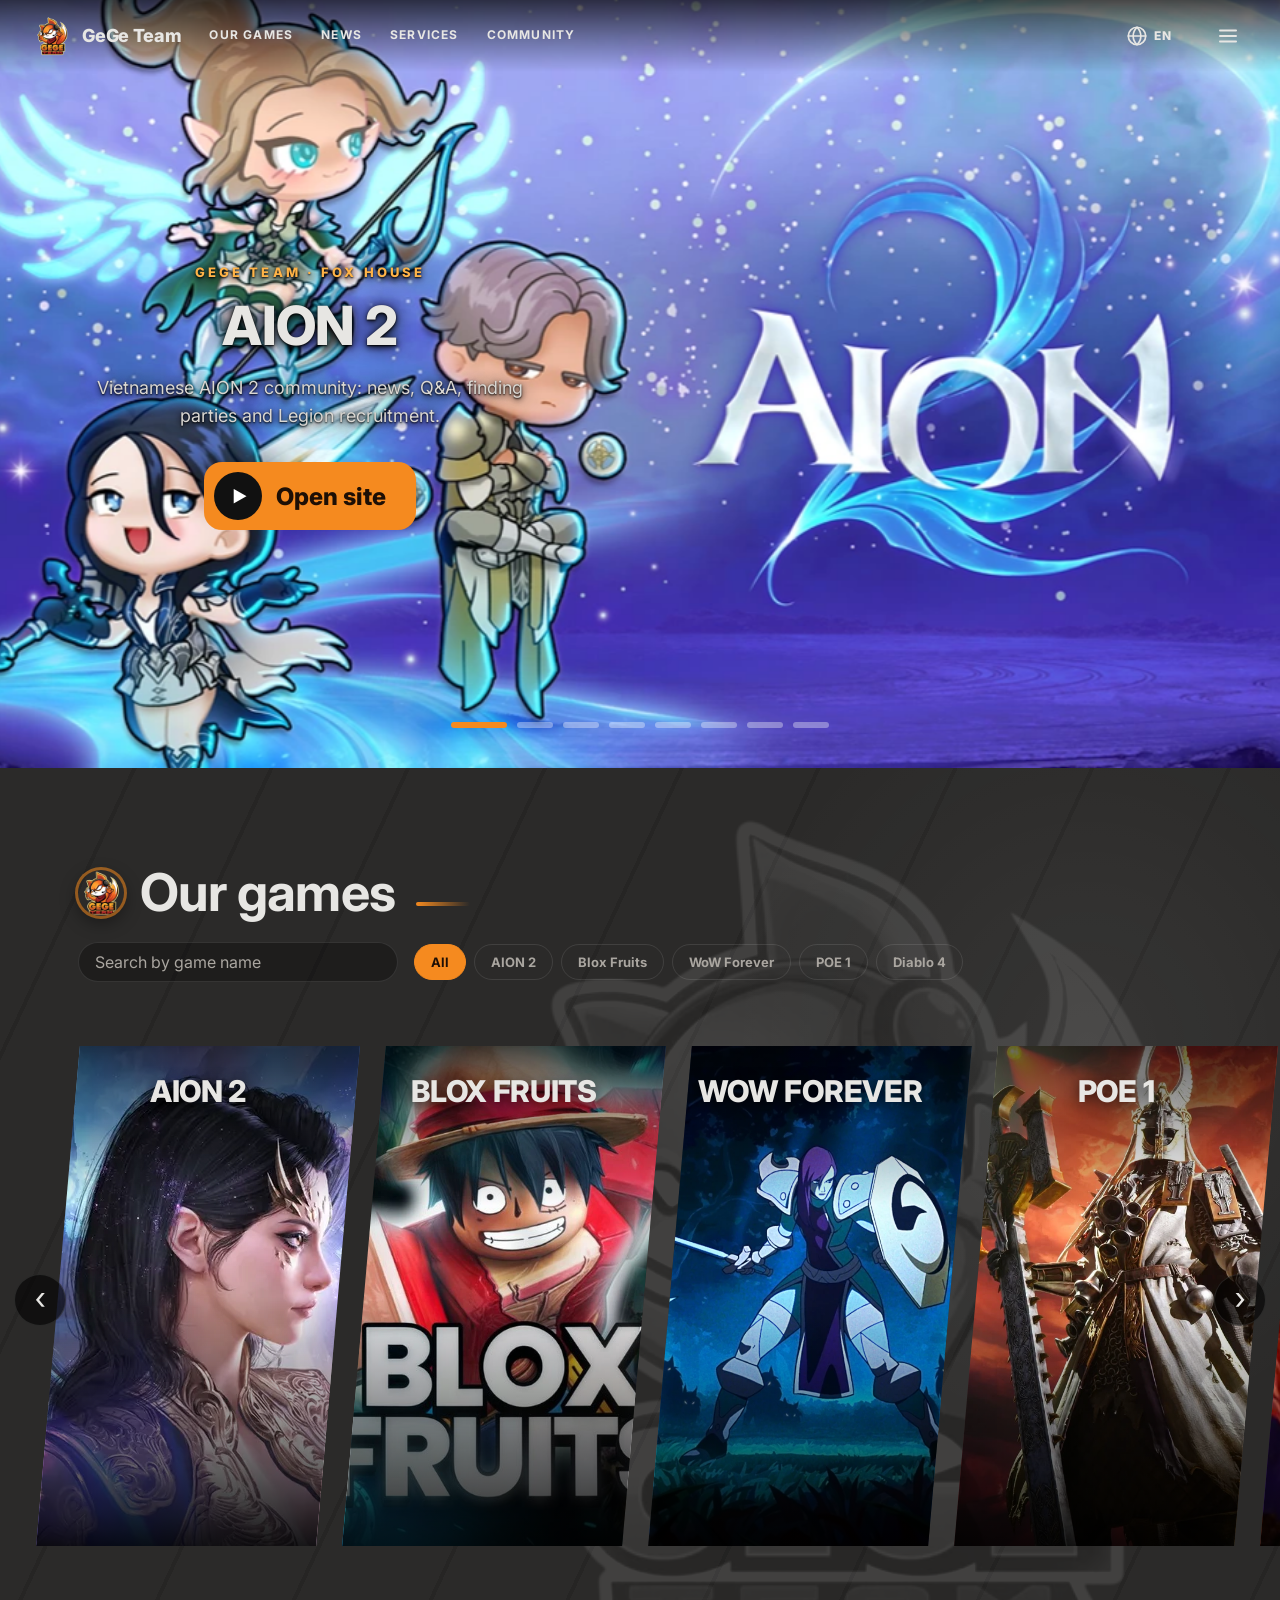
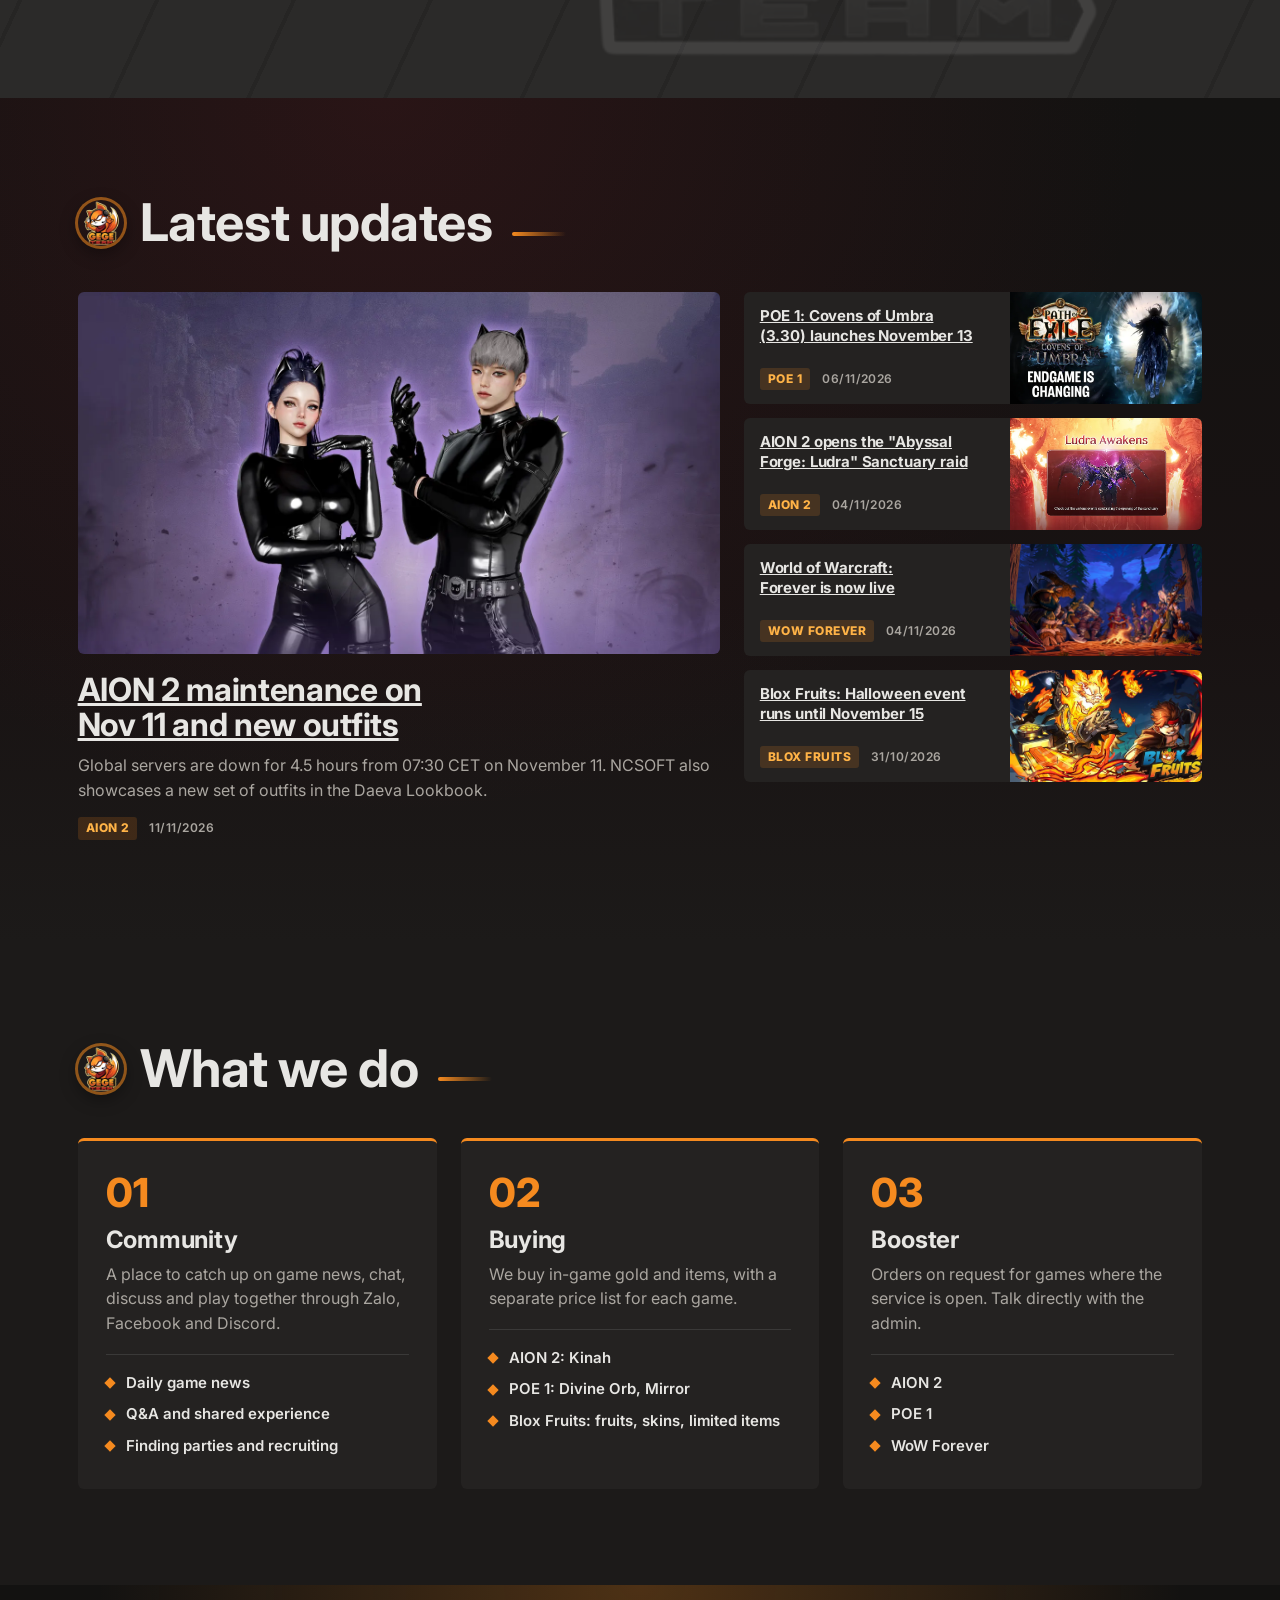
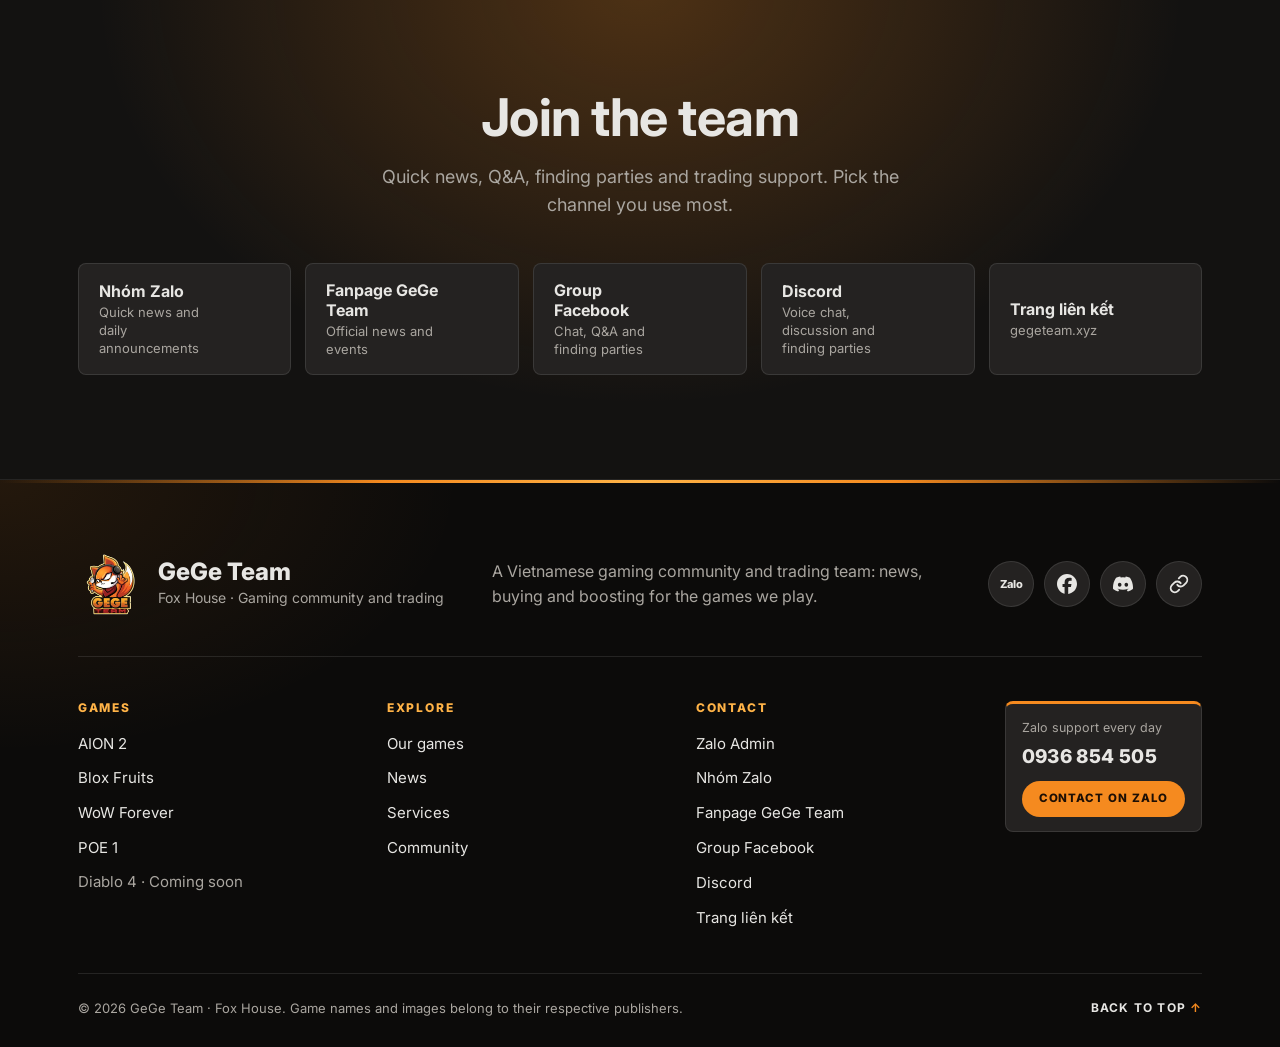
==== index.html @ f8a144de "New hero and card images, unblurred hero with slow zoom, faster slides, text-free news slides, games" ====
<!doctype html>
<html lang="vi">
<head>
  <meta charset="utf-8">
  <meta name="viewport" content="width=device-width, initial-scale=1">
  <title>GeGe Team (Nhà Cáo) — Cộng đồng và giao dịch game</title>
  <meta name="description" content="GeGe Team (Nhà Cáo) là cộng đồng game thủ và đội giao dịch game Việt Nam. Chọn game, xem tin tức và kết nối với team qua Zalo, Facebook.">
  <meta property="og:title" content="GeGe Team (Nhà Cáo)">
  <meta property="og:description" content="Cộng đồng game thủ và đội giao dịch game Việt Nam.">
  <meta property="og:type" content="website">
  <meta property="og:image" content="assets/logo.webp">
  <link rel="icon" href="assets/favicon.png" type="image/png">
  <link rel="preconnect" href="https://fonts.googleapis.com">
  <link rel="preconnect" href="https://fonts.gstatic.com" crossorigin>
  <link href="https://fonts.googleapis.com/css2?family=Inter:wght@400;500;600;700;800&display=swap" rel="stylesheet">
  <link rel="stylesheet" href="css/styles.css?v=32">
</head>
<body>
  <a class="skip" href="#games" data-i18n="skip">Đến danh mục game</a>

  <header class="topbar">
    <div class="topbar-in">
      <a class="brand" href="#top">
        <img src="assets/logo.webp" alt="" width="40" height="40">
        <span>GeGe Team</span>
      </a>
      <nav class="nav" aria-label="Điều hướng chính" data-i18n-aria="navLabel">
        <a href="#games" data-i18n="navGames">Game của chúng tôi</a>
        <a href="#news" data-i18n="navNews">Tin tức</a>
        <a href="#about" data-i18n="navAbout">Dịch vụ</a>
        <a href="#community" data-i18n="navCommunity">Cộng đồng</a>
      </nav>
      <div class="menu-wrap">
      <button class="icon-btn lang-btn" id="lang-btn" type="button" aria-expanded="false" aria-controls="lang-panel" aria-label="Language / Ngôn ngữ">
        <svg viewBox="0 0 24 24" width="22" height="22" fill="none" stroke="currentColor" stroke-width="1.8" stroke-linecap="round" aria-hidden="true"><circle cx="12" cy="12" r="9.5"/><path d="M2.5 12h19M12 2.5c2.8 2.6 4.2 5.8 4.2 9.5s-1.4 6.9-4.2 9.5c-2.8-2.6-4.2-5.8-4.2-9.5S9.2 5.1 12 2.5z"/></svg>
        <span id="lang-label">EN</span>
      </button>
        <div class="menu-panel lang-panel" id="lang-panel" role="group" aria-label="Language" hidden>
          <button type="button" class="lang-item" data-lang="en" aria-pressed="true">English <small>EN</small></button>
          <button type="button" class="lang-item" data-lang="vi" aria-pressed="false">Tiếng Việt <small>VI</small></button>
          <button type="button" class="lang-item" data-lang="id" aria-pressed="false">Bahasa Indonesia <small>ID</small></button>
          <button type="button" class="lang-item" data-lang="fil" aria-pressed="false">Filipino <small>PH</small></button>
          <button type="button" class="lang-item" data-lang="ru" aria-pressed="false">Русский <small>RU</small></button>
        </div>
      </div>
      <div class="menu-wrap">
        <button class="icon-btn" id="menu-btn" type="button" aria-expanded="false" aria-controls="menu-panel" aria-label="Menu">
          <svg viewBox="0 0 24 24" width="24" height="24" fill="none" stroke="currentColor" stroke-width="2" stroke-linecap="round" aria-hidden="true"><path d="M4 6.5h16M4 12h16M4 17.5h16"/></svg>
        </button>
        <div class="menu-panel" id="menu-panel" hidden>
          <button type="button" class="menu-item" data-action="login" data-i18n="menuLogin">Đăng nhập</button>
          <button type="button" class="menu-item" data-action="register" data-i18n="menuRegister">Đăng ký</button>
          <button type="button" class="menu-item" data-action="find" data-i18n="menuFind">Tìm game</button>
          <a class="menu-item" href="https://zalo.me/0936854505" target="_blank" rel="noopener" data-i18n="menuZalo">Liên hệ Zalo</a>
          <button type="button" class="menu-item" data-action="settings" data-i18n="menuSettings">Cài đặt</button>
        </div>
      </div>
    </div>
  </header>

  <main id="top">
    <section class="hero" aria-roledescription="carousel" aria-label="Nổi bật" data-i18n-aria="heroLabel">
      <div class="hero-slides" id="hero-slides"></div>
      <div class="hero-dots" id="hero-dots" role="group" aria-label="Chọn slide"></div>
    </section>

    <section class="games-section" id="games" aria-labelledby="games-title">
      <div class="wrap">
        <div class="head-row">
          <h2 id="games-title" data-i18n="gamesTitle">Trò chơi của chúng tôi</h2>
          
        </div>
        <div class="filters">
          <label class="search">
            <span class="sr-only" data-i18n="menuFind">Tìm game</span>
            <input id="game-search" type="search" placeholder="Tìm theo tên game" data-i18n-placeholder="searchPh" autocomplete="off">
          </label>
          <div class="chips" id="genre-filters" role="group" aria-label="Lọc theo thể loại" data-i18n-aria="genreLabel"></div>
        </div>
      </div>
      <div class="carousel-wrap">
        <button class="arrow arrow-prev" id="games-prev" type="button" aria-label="Game trước" data-i18n-aria="prevGame">‹</button>
        <div class="carousel" id="game-grid" tabindex="0" aria-label="Danh sách game" data-i18n-aria="gameList"></div>
        <button class="arrow arrow-next" id="games-next" type="button" aria-label="Game sau" data-i18n-aria="nextGame">›</button>
      </div>
      <div class="wrap"><p class="empty" id="game-empty" hidden data-i18n="gameEmpty">Không có game phù hợp. Thử từ khóa khác hoặc chọn "Tất cả".</p></div>
    </section>

    <section class="news-section" id="news" aria-labelledby="news-title">
      <div class="wrap">
        <div class="head-row">
          <h2 id="news-title" data-i18n="newsTitle">Cập nhật mới nhất</h2>
          <button class="tag-btn" id="news-more" type="button">Xem tất cả</button>
        </div>
        <div class="news-grid">
          <div id="news-featured"></div>
          <div class="news-list" id="news-list"></div>
        </div>
      </div>
    </section>

    <section class="about-section" id="about" aria-labelledby="about-title">
      <div class="wrap">
        <div class="head-row"><h2 id="about-title" data-i18n="aboutTitle">Chúng tôi làm gì</h2></div>
        <div class="about-grid">
          <article>
            <h3 data-i18n="aboutCommunity">Cộng đồng</h3>
            <p data-i18n="aboutCommunityText">Nơi anh em cập nhật tin game, trao đổi, thảo luận và cùng chơi qua Zalo, Facebook, Discord.</p>
            <ul class="about-list" data-list="aboutCommunityList"></ul>
          </article>
          <article>
            <h3 data-i18n="aboutBuy">Thu mua</h3>
            <p data-i18n="aboutBuyText">Thu mua gold và item trong game, có bảng giá riêng cho từng game.</p>
            <ul class="about-list" data-list="aboutBuyList"></ul>
          </article>
          <article>
            <h3 data-i18n="aboutBoost">Booster</h3>
            <p data-i18n="aboutBoostText">Nhận làm đơn theo yêu cầu ở những game có mở dịch vụ, trao đổi trực tiếp với admin.</p>
            <ul class="about-list" data-list="aboutBoostList"></ul>
          </article>
        </div>
      </div>
    </section>

    <section class="cta" id="community" aria-labelledby="community-title">
      <div class="wrap">
        <h2 id="community-title" data-i18n="communityTitle">Vào team cùng anh em</h2>
        <p class="lead" data-i18n="communityLead">Tin nhanh, hỏi đáp, tìm đội và hỗ trợ giao dịch. Chọn kênh bạn quen dùng nhất.</p>
        <div class="community-grid" id="community-grid"></div>
      </div>
    </section>
  </main>

  <footer class="footer">
    <div class="wrap">
      <div class="footer-top">
        <div class="footer-brand">
          <a class="fox-home" href="/" title="Về trang chủ GeGe Team"><img src="assets/logo.webp" alt="Về trang chủ GeGe Team" width="64" height="64"></a>
          <div>
            <strong>GeGe Team</strong>
            <span data-i18n="footerTag">Nhà Cáo · Cộng đồng và giao dịch game</span>
          </div>
        </div>
        <p class="footer-about" data-i18n="footerAbout">Cộng đồng game thủ và đội giao dịch game Việt Nam: tin tức, thu mua và booster cho các game anh em đang chơi.</p>
        <div class="footer-socials" id="footer-socials"></div>
      </div>
      <div class="footer-cols">
        <nav aria-labelledby="f-games">
          <h3 id="f-games" data-i18n="footerGamesTitle">Game</h3>
          <ul id="footer-games"></ul>
        </nav>
        <nav aria-labelledby="f-explore">
          <h3 id="f-explore" data-i18n="footerExplore">Khám phá</h3>
          <ul>
            <li><a href="#games" data-i18n="navGames">Game của chúng tôi</a></li>
            <li><a href="#news" data-i18n="navNews">Tin tức</a></li>
            <li><a href="#about" data-i18n="navAbout">Dịch vụ</a></li>
            <li><a href="#community" data-i18n="navCommunity">Cộng đồng</a></li>
          </ul>
        </nav>
        <nav aria-labelledby="f-contact">
          <h3 id="f-contact" data-i18n="footerContact">Liên hệ</h3>
          <ul id="footer-contact"></ul>
        </nav>
        <div class="footer-card">
          <span data-i18n="footerHours">Hỗ trợ qua Zalo mỗi ngày</span>
          <a class="footer-phone" href="https://zalo.me/0936854505" target="_blank" rel="noopener">0936 854 505</a>
          <a class="btn btn-primary" href="https://zalo.me/0936854505" target="_blank" rel="noopener" data-i18n="zaloFull">Liên hệ qua Zalo</a>
        </div>
      </div>
      <div class="footer-bottom">
        <p class="legal">© <span id="year"></span> <span data-i18n="brandTag">GeGe Team · Nhà Cáo</span>. <span data-i18n="legal">Tên và hình ảnh game thuộc về nhà phát hành tương ứng.</span></p>
        <a class="to-top" href="#top" data-i18n="backTop">Lên đầu trang</a>
      </div>
    </div>
  </footer>

  <dialog class="dialog" id="soon-dialog" aria-labelledby="soon-title">
    <h2 id="soon-title"></h2>
    <p id="soon-text" data-i18n="soonText">Website riêng của game này sắp ra mắt. Trong lúc chờ, bạn có thể liên hệ admin để được hỗ trợ.</p>
    <div class="actions">
      <a class="btn btn-primary" href="https://zalo.me/0936854505" target="_blank" rel="noopener" data-i18n="zaloFull">Liên hệ qua Zalo</a>
      <button class="btn btn-ghost" data-close type="button" data-i18n="close">Đóng</button>
    </div>
  </dialog>

  <dialog class="dialog" id="account-dialog" aria-labelledby="account-title">
    <h2 id="account-title"></h2>
    <p data-i18n="accountText">Tài khoản thành viên chưa mở. Hiện tại bạn không cần đăng nhập để xem tin và bảng giá. Cần hỗ trợ thì liên hệ admin qua Zalo.</p>
    <div class="actions">
      <a class="btn btn-primary" href="https://zalo.me/0936854505" target="_blank" rel="noopener" data-i18n="zaloFull">Liên hệ qua Zalo</a>
      <button class="btn btn-ghost" data-close type="button" data-i18n="close">Đóng</button>
    </div>
  </dialog>

  <dialog class="dialog" id="settings-dialog" aria-labelledby="settings-title">
    <h2 id="settings-title" data-i18n="menuSettings">Cài đặt</h2>
    <div class="setting">
      <label for="set-lang" data-i18n="setLang">Ngôn ngữ</label>
      <select id="set-lang">
        <option value="en">English</option>
        <option value="vi">Tiếng Việt</option>
        <option value="id">Bahasa Indonesia</option>
        <option value="fil">Filipino</option>
        <option value="ru">Русский</option>
      </select>
    </div>
    <div class="setting">
      <label for="set-auto" data-i18n="setAuto">Tự chuyển slide ở đầu trang</label>
      <input id="set-auto" type="checkbox">
    </div>
    <div class="actions">
      <button class="btn btn-primary" data-close type="button" data-i18n="close">Đóng</button>
    </div>
  </dialog>

  <!-- ?v= là số phiên bản: tăng lên mỗi khi sửa data.js/app.js/styles.css để trình duyệt không dùng bản cũ đã lưu -->
  <script src="js/data.js?v=32"></script>
  <script src="js/app.js?v=32"></script>
</body>
</html>
---- css/styles.css ----
:root {
  --bg: #131211;
  --bg-2: #1c1a19;
  --charcoal: #2b2a29;
  --panel: #242221;
  --panel-2: #2f2c2a;
  --line: rgba(255, 255, 255, .1);
  --text: #e7e6e3;
  --soft: #aaa6a0;
  --orange: #f58a1f;
  --orange-bright: #ffb347;
  --on-orange: #1d0f05;
  --font: "Inter", system-ui, -apple-system, "Segoe UI", sans-serif;
  --skew: -5deg;
}

* { box-sizing: border-box; margin: 0; }
[hidden] { display: none !important; }
html { scroll-behavior: smooth; scroll-padding-top: 72px; }
body { background: var(--bg); color: var(--text); font-family: var(--font); line-height: 1.55; -webkit-font-smoothing: antialiased; }
img { display: block; max-width: 100%; }
a { color: inherit; }
button, input { font: inherit; }
:focus-visible { outline: 3px solid var(--orange-bright); outline-offset: 2px; }
h1, h2, h3 { line-height: 1.12; letter-spacing: -.01em; text-wrap: balance; }

.wrap { width: min(1240px, 100%); margin: 0 auto; padding: 0 clamp(16px, 4.5vw, 64px); }
.sr-only { position: absolute; width: 1px; height: 1px; overflow: hidden; clip-path: inset(50%); white-space: nowrap; }
.skip { position: absolute; left: 12px; top: -60px; z-index: 50; padding: 8px 14px; background: var(--orange); color: var(--on-orange); border-radius: 8px; }
.skip:focus { top: 12px; }

/* Thanh trên: nằm đè lên hero, chữ hoa nhỏ như trang gốc */
.topbar { position: fixed; inset: 0 0 auto 0; z-index: 30; background: linear-gradient(to bottom, rgba(0, 0, 0, .72), transparent); }
.topbar-in { display: flex; align-items: center; gap: 28px; min-height: 72px; padding: 0 clamp(16px, 2.5vw, 36px); }
.brand { display: flex; align-items: center; gap: 10px; font-size: 18px; font-weight: 800; letter-spacing: -.01em; text-decoration: none; white-space: nowrap; }
.brand img { width: 40px; height: 40px; object-fit: contain; }
.nav { display: flex; flex: 1; gap: 28px; }
.nav a { padding: 8px 0; color: var(--text); font-size: 12px; font-weight: 700; letter-spacing: .1em; text-decoration: none; text-transform: uppercase; white-space: nowrap; border-bottom: 2px solid transparent; transition: border-color .15s, color .15s; }
.nav a:hover { color: var(--orange-bright); border-color: var(--orange); }
.icon-btn { display: inline-flex; align-items: center; justify-content: center; gap: 6px; min-width: 40px; min-height: 40px; padding: 0 8px; background: transparent; border: 0; border-radius: 999px; color: var(--text); font-size: 12px; font-weight: 800; letter-spacing: .08em; cursor: pointer; transition: background-color .15s, color .15s; }
.icon-btn:hover, .icon-btn[aria-expanded="true"] { background: rgba(255, 255, 255, .14); color: var(--orange-bright); }
.menu-wrap { position: relative; }
.menu-panel { position: absolute; top: calc(100% + 10px); right: 0; z-index: 40; display: flex; flex-direction: column; min-width: 220px; padding: 8px; background: #171514; border: 1px solid var(--line); border-radius: 10px; box-shadow: 0 20px 50px rgba(0, 0, 0, .6); }
.menu-item { display: block; width: 100%; padding: 12px 14px; background: transparent; border: 0; border-radius: 6px; color: var(--text); font-size: 14px; font-weight: 600; text-align: left; text-decoration: none; cursor: pointer; }
.menu-item:hover, .menu-item:focus-visible { background: var(--panel-2); color: var(--orange-bright); }
.lang-item { display: flex; justify-content: space-between; align-items: center; gap: 12px; width: 100%; padding: 12px 14px; background: transparent; border: 0; border-radius: 6px; color: var(--text); font-size: 14px; font-weight: 600; text-align: left; cursor: pointer; }
.lang-item small { font-size: 11px; font-weight: 800; letter-spacing: .08em; opacity: .6; }
.lang-item { white-space: nowrap; }
.lang-item:hover, .lang-item:focus-visible { background: var(--panel-2); color: var(--orange-bright); }
.lang-item[aria-pressed="true"] { color: var(--orange-bright); background: var(--panel-2); }
.menu-item:nth-child(2) { border-bottom: 1px solid var(--line); border-radius: 6px 6px 0 0; margin-bottom: 6px; }
.setting { display: flex; align-items: center; justify-content: space-between; gap: 16px; padding: 14px 0; border-bottom: 1px solid var(--line); font-weight: 600; }
.setting select { min-height: 38px; padding: 4px 12px; background: var(--bg); border: 1px solid var(--line); border-radius: 6px; color: var(--text); }
.setting input[type="checkbox"] { width: 22px; height: 22px; accent-color: var(--orange); }
.pill { display: inline-flex; align-items: center; justify-content: center; min-height: 36px; padding: 6px 22px; border: 1px solid transparent; border-radius: 999px; font-size: 12px; font-weight: 800; letter-spacing: .1em; text-decoration: none; text-transform: uppercase; white-space: nowrap; transition: background-color .15s, border-color .15s; }
.pill-line { border-color: rgba(255, 255, 255, .75); color: var(--text); }
.pill-line:hover { background: rgba(255, 255, 255, .14); }
.pill-solid { background: var(--orange); color: var(--on-orange); }
.pill-solid:hover { background: var(--orange-bright); }

/* Hero */
.hero { position: relative; height: min(100vh, 860px, 60vw); min-height: 440px; overflow: hidden; background: #0c0b0a; }
.hero-slide { position: absolute; inset: 0; display: flex; align-items: center; opacity: 0; visibility: hidden; transition: opacity .6s, visibility .6s; }
.hero-slide.is-active { opacity: 1; visibility: visible; }
.hero-media { position: absolute; inset: 0; overflow: hidden; }
.hero-img { display: block; width: 100%; height: 100%; object-fit: cover; transform: scale(1); transform-origin: 60% 50%; }
/* Phóng to chậm khi slide đang hiện */
.hero-slide.is-active .hero-img { animation: hero-zoom 5s ease-out forwards; }
@keyframes hero-zoom { from { transform: scale(1); } to { transform: scale(1.06); } }
.hero-plain { background: radial-gradient(circle at 75% 40%, rgba(245, 138, 31, .4), transparent 50%), #1c1a19; }
/* Ảnh đầu trang hiển thị nguyên bản: không lớp phủ, không phóng to; chữ dễ đọc nhờ bóng chữ */
.hero-copy { position: relative; z-index: 2; text-shadow: 0 0 18px rgba(0, 0, 0, .9), 0 2px 6px rgba(0, 0, 0, .85), 0 1px 2px rgba(0, 0, 0, .9); width: min(620px, 100%); padding: 96px clamp(16px, 6vw, 96px) 72px; text-align: center; }
.eyebrow { margin-bottom: 14px; color: var(--orange-bright); font-size: 13px; font-weight: 800; letter-spacing: .24em; text-transform: uppercase; }
.hero-title { font-size: clamp(30px, 4.6vw, 54px); font-weight: 800; text-transform: uppercase; }
.hero-text { margin: 18px auto 0; max-width: 52ch; color: #dad7d2; font-size: clamp(15px, 1.5vw, 18px); }
.cta-pill { display: inline-flex; align-items: center; gap: 14px; margin-top: 32px; padding: 10px 30px 10px 10px; background: var(--orange); border-radius: 18px; color: var(--on-orange); font-size: 24px; font-weight: 800; text-decoration: none; transition: transform .15s, background-color .15s; }
.cta-pill { text-shadow: none; }
.cta-pill:hover { background: var(--orange-bright); transform: translateY(-3px); }
.cta-play { display: grid; place-items: center; width: 48px; height: 48px; padding-left: 3px; background: #111; border-radius: 50%; color: #fff; font-size: 16px; }
.hero-dots { position: absolute; left: 50%; bottom: 40px; z-index: 3; display: flex; gap: 10px; transform: translateX(-50%); }
.dot { width: 36px; height: 6px; padding: 0; background: rgba(255, 255, 255, .35); border: 0; border-radius: 3px; cursor: pointer; transition: background-color .2s, width .2s; }
.dot[aria-pressed="true"] { width: 56px; background: var(--orange); }

/* Tiêu đề từng khối */
.head-row { display: flex; flex-wrap: wrap; align-items: center; justify-content: space-between; gap: 12px 20px; margin-bottom: 40px; }
h2 { font-size: clamp(30px, 4.2vw, 52px); font-weight: 700; }
.count, .empty { color: var(--soft); }
.empty { padding: 28px 0; }
.tag-btn { min-height: 34px; padding: 6px 16px; background: #0f0e0d; border: 0; border-radius: 6px; color: var(--text); font-size: 12px; font-weight: 800; letter-spacing: .06em; text-transform: uppercase; cursor: pointer; transition: background-color .15s, color .15s; }
.tag-btn:hover { background: var(--orange); color: var(--on-orange); }

/* Chuyện gì đang xảy ra: bài lớn bên trái, danh sách thẻ ngang bên phải */
.news-section { padding: 96px 0 104px; background: radial-gradient(ellipse at 30% 0%, rgba(120, 30, 40, .22), transparent 60%), linear-gradient(180deg, var(--bg), #181212 60%, var(--bg-2)); }
.news-grid { display: grid; grid-template-columns: 1.4fr 1fr; gap: 24px; align-items: start; }
.feature-art, .side-art { overflow: hidden; background: var(--panel-2); }
.feature-art { aspect-ratio: 16 / 9; border-radius: 6px; }
.feature-art img, .side-art img { width: 100%; height: 100%; object-fit: cover; transition: transform .5s; }
.feature:hover .feature-art img, .side:hover .side-art img { transform: scale(1.06); }
.thumb-blank { display: grid; place-items: center; background: radial-gradient(circle at 50% 40%, rgba(245, 138, 31, .35), transparent 60%), var(--panel-2); }
.thumb-blank img { width: 38%; height: auto; max-width: 160px; object-fit: contain; }
.feature h3 { margin-top: 18px; font-size: clamp(22px, 2.6vw, 32px); font-weight: 700; }
.feature p { margin-top: 10px; color: var(--soft); }
.feature .news-meta { margin-top: 14px; }
.news-list { display: grid; gap: 14px; }
.side { display: grid; grid-template-columns: 1fr 42%; min-height: 112px; overflow: hidden; background: var(--panel); border-radius: 6px; transition: background-color .2s; }
.side:hover { background: var(--panel-2); }
.side-text { display: flex; flex-direction: column; justify-content: space-between; gap: 10px; padding: 14px 16px; }
.side h3 { font-size: 15px; font-weight: 700; line-height: 1.3; }
.side-art { height: 100%; min-height: 112px; }
.news-meta { display: flex; flex-wrap: wrap; align-items: center; gap: 4px 12px; color: var(--soft); font-size: 12px; font-weight: 600; text-transform: uppercase; letter-spacing: .04em; }
.badge { padding: 2px 8px; background: rgba(245, 138, 31, .16); border-radius: 3px; color: var(--orange-bright); font-weight: 800; }
.news-grid a:hover { color: var(--orange-bright); }

/* Trò chơi của chúng tôi: poster nghiêng cuộn ngang trên nền xám than */
.games-section { position: relative; padding: 96px 0 88px; overflow: hidden; background: var(--charcoal); }
.games-section::before { content: ""; position: absolute; inset: 0; background:
  radial-gradient(ellipse 40% 60% at 85% 30%, rgba(255, 255, 255, .05), transparent 70%),
  repeating-linear-gradient(115deg, transparent 0 120px, rgba(0, 0, 0, .12) 120px 124px); pointer-events: none; }
.games-section > * { position: relative; z-index: 1; }
.games-section .head-row { margin-bottom: 20px; }
.filters { display: flex; flex-wrap: wrap; align-items: center; gap: 12px 16px; margin-bottom: 8px; }
.search { flex: 1 1 240px; max-width: 320px; }
.search input { width: 100%; min-height: 40px; padding: 6px 16px; background: rgba(0, 0, 0, .3); border: 1px solid var(--line); border-radius: 999px; color: var(--text); }
.search input::placeholder { color: var(--soft); }
.chips { display: flex; flex-wrap: wrap; gap: 8px; }
.chip { min-height: 36px; padding: 4px 16px; background: transparent; border: 1px solid var(--line); border-radius: 999px; color: var(--soft); font-size: 13px; font-weight: 700; cursor: pointer; transition: border-color .15s, color .15s; }
.chip:hover { border-color: var(--orange); color: var(--text); }
.chip[aria-pressed="true"] { background: var(--orange); border-color: var(--orange); color: var(--on-orange); }

.carousel-wrap { position: relative; }
.carousel { display: flex; align-items: center; justify-content: safe center; gap: 26px; padding: 56px clamp(16px, 4.5vw, 64px) 64px; overflow-x: auto; scroll-snap-type: x proximity; scrollbar-width: none; }
.carousel::-webkit-scrollbar { display: none; }
.arrow { position: absolute; top: 50%; z-index: 5; display: grid; place-items: center; width: 52px; height: 52px; padding: 0 0 4px; background: rgba(0, 0, 0, .6); border: 1px solid var(--line); border-radius: 50%; color: var(--text); font-size: 32px; line-height: 1; cursor: pointer; transform: translateY(-50%); transition: background-color .15s, color .15s; }
.arrow:hover { background: var(--orange); color: var(--on-orange); }
.arrow-prev { left: 14px; }
.arrow-next { right: 14px; }

.game-card { position: relative; flex: 0 0 auto; display: block; width: 280px; height: 500px; padding: 0; overflow: hidden; isolation: isolate; background: var(--panel-2); border: 0; color: inherit; text-align: center; text-decoration: none; cursor: pointer; scroll-snap-align: center; transform: skewX(var(--skew)); transition: transform .3s, box-shadow .3s; }
.game-card:hover, .game-card:focus-visible { z-index: 2; transform: skewX(var(--skew)) translateY(-10px) scale(1.04); box-shadow: 0 24px 50px rgba(0, 0, 0, .55); }
.game-art { position: absolute; inset: -4% -9%; z-index: -2; transform: skewX(calc(var(--skew) * -1)); background: var(--panel-2); }
.game-art img { width: 100%; height: 100%; object-fit: cover; transition: transform .6s; }
.game-card:hover .game-art img { transform: scale(1.08); }
.game-art-blank span { display: none; }
.game-art-blank { display: grid; place-items: center; background: linear-gradient(160deg, #5a2a1a, #1c1a19 75%); }
.game-card::after { content: ""; position: absolute; inset: 0; z-index: -1; background: linear-gradient(to bottom, rgba(0, 0, 0, .6), transparent 32%, transparent 50%, rgba(0, 0, 0, .88)); }
.game-body { display: flex; flex-direction: column; height: 100%; padding: 30px 18px 22px; transform: skewX(calc(var(--skew) * -1)); }
.game-body h3 { order: 1; font-size: 30px; font-weight: 800; line-height: 1; text-transform: uppercase; text-shadow: 0 2px 14px rgba(0, 0, 0, .7); }
/* Mô tả hiện khi rê chuột: nằm trong khung tối sát chân thẻ để chữ luôn đọc rõ trên mọi ảnh */
.game-body p { order: 2; margin-top: auto; max-height: 0; padding: 0 14px; overflow: hidden; background: rgba(12, 11, 10, .78); border-left: 3px solid var(--orange); border-radius: 4px; color: #f2f0ec; font-size: 14px; font-weight: 500; line-height: 1.5; text-align: left; opacity: 0; -webkit-backdrop-filter: blur(6px); backdrop-filter: blur(6px); transition: max-height .35s, opacity .35s, padding .35s; }
.game-card:hover .game-body p, .game-card:focus-visible .game-body p { max-height: 160px; margin-bottom: 14px; padding: 12px 14px; opacity: 1; }
.game-card:hover::after, .game-card:focus-visible::after { background: linear-gradient(to bottom, rgba(0, 0, 0, .6), transparent 30%, rgba(0, 0, 0, .35) 50%, rgba(0, 0, 0, .92)); }
.game-meta { order: 3; display: flex; justify-content: center; gap: 8px; margin-top: 0; color: #e7e6e3; font-size: 11px; font-weight: 800; letter-spacing: .14em; text-transform: uppercase; }
.status { color: var(--orange-bright); }
.status-live { color: #7ce0a8; }
.tags { order: 4; display: flex; flex-wrap: wrap; justify-content: center; gap: 6px; margin-top: 10px; }
.tag { padding: 2px 10px; background: rgba(0, 0, 0, .55); border-radius: 3px; color: var(--text); font-size: 11px; font-weight: 700; }

/* Dịch vụ */
.about-section { padding: 96px 0; background: var(--bg-2); }
.about-grid { display: grid; grid-template-columns: repeat(3, 1fr); gap: 24px; counter-reset: step; }
.about-grid article { padding: 32px 28px; background: var(--panel); border-top: 3px solid var(--orange); border-radius: 6px; transition: background-color .2s, transform .2s; }
.about-grid article:hover { background: var(--panel-2); transform: translateY(-4px); }
.about-grid article::before { counter-increment: step; content: "0" counter(step); display: block; margin-bottom: 14px; color: var(--orange); font-size: 40px; font-weight: 800; line-height: 1; }
.about-grid h3 { margin-bottom: 8px; font-size: 24px; font-weight: 700; }
.about-grid p { color: var(--soft); }
.about-list { display: grid; gap: 8px; margin-top: 18px; padding: 16px 0 0; border-top: 1px solid var(--line); list-style: none; }
.about-list li { position: relative; padding-left: 20px; color: var(--text); font-size: 15px; font-weight: 600; }
.about-list li::before { content: ""; position: absolute; left: 0; top: .55em; width: 8px; height: 8px; background: var(--orange); transform: rotate(45deg); }

/* Cộng đồng */
.cta { padding: 104px 0; background: radial-gradient(ellipse at 50% 0%, rgba(245, 138, 31, .26), transparent 60%), var(--bg); text-align: center; }
.cta .lead { max-width: 52ch; margin: 16px auto 0; color: var(--soft); font-size: 18px; }
.community-grid { display: grid; grid-template-columns: repeat(auto-fit, minmax(200px, 1fr)); gap: 14px; margin-top: 44px; text-align: left; }
/* Thẻ kênh: rê chuột thì logo nền tảng trượt vào bên phải, viền và nền ánh theo màu nền tảng */
.community-card { --brand: var(--orange); position: relative; display: flex; align-items: center; gap: 12px; min-height: 92px; padding: 16px 16px 16px 20px; overflow: hidden; background: var(--panel); border: 1px solid var(--line); border-radius: 8px; text-decoration: none; transition: background-color .25s, border-color .25s, transform .25s, box-shadow .25s; }
.community-card::before { content: ""; position: absolute; inset: 0 auto 0 0; width: 3px; background: var(--brand); transform: scaleY(0); transition: transform .25s; }
.community-text { display: flex; flex: 1; flex-direction: column; gap: 2px; min-width: 0; }
.community-card strong { font-size: 16px; line-height: 1.25; }
.community-card .community-text span { color: var(--soft); font-size: 13px; line-height: 1.4; }
.community-icon { display: grid; flex: none; place-items: center; width: 40px; height: 40px; background: var(--brand); border-radius: 10px; color: #fff; opacity: 0; transform: translateX(16px) scale(.7); transition: opacity .25s, transform .3s cubic-bezier(.2, .8, .2, 1.2); }
.community-icon svg { width: 22px; height: 22px; fill: currentColor; }
.community-icon svg.is-stroke { fill: none; stroke: currentColor; stroke-width: 2.2; stroke-linecap: round; stroke-linejoin: round; }
.icon-text { font-size: 11px; font-weight: 800; letter-spacing: -.01em; }
a.community-card:hover, a.community-card:focus-visible { background: linear-gradient(100deg, var(--panel-2) 40%, color-mix(in srgb, var(--brand) 22%, var(--panel-2))); border-color: color-mix(in srgb, var(--brand) 60%, transparent); box-shadow: 0 14px 34px rgba(0, 0, 0, .45); transform: translateY(-3px); }
a.community-card:hover::before, a.community-card:focus-visible::before { transform: scaleY(1); }
a.community-card:hover .community-icon, a.community-card:focus-visible .community-icon { opacity: 1; transform: none; }
.brand-zalo { --brand: #0068ff; }
.brand-facebook { --brand: #1877f2; }
.brand-discord { --brand: #5865f2; }
.brand-link { --brand: var(--orange); }
/* Màn hình cảm ứng không rê chuột được: luôn hiện logo */
@media (hover: none) {
  .community-icon { opacity: 1; transform: none; }
}
.community-card.is-off { opacity: .55; }

/* Chân trang: dải thương hiệu + 4 cột (game, khám phá, liên hệ, thẻ Zalo) + dòng bản quyền */
.footer { position: relative; padding: 72px 0 28px; background: radial-gradient(ellipse 60% 80% at 0% 0%, rgba(245, 138, 31, .1), transparent 60%), #0c0b0a; border-top: 1px solid var(--line); }
.footer::before { content: ""; position: absolute; inset: 0 0 auto; height: 3px; background: linear-gradient(90deg, transparent, var(--orange) 30%, var(--orange-bright) 50%, var(--orange) 70%, transparent); }
.footer-top { display: grid; grid-template-columns: auto 1fr auto; gap: 20px 48px; align-items: center; padding-bottom: 40px; border-bottom: 1px solid var(--line); }
.footer-brand { display: flex; align-items: center; gap: 16px; }
.footer-brand img { width: 64px; height: 64px; }
.footer-brand strong { display: block; font-size: 24px; font-weight: 800; line-height: 1.1; }
.footer-brand span { color: var(--soft); font-size: 14px; }
.footer-about { max-width: 52ch; color: var(--soft); }
.footer-socials { display: flex; gap: 10px; }
.social { display: grid; place-items: center; width: 46px; height: 46px; background: var(--panel); border: 1px solid var(--line); border-radius: 50%; color: var(--text); font-size: 12px; font-weight: 800; text-decoration: none; transition: background-color .15s, color .15s, transform .15s; }
.social svg { width: 20px; height: 20px; fill: currentColor; }
.social:hover { background: var(--orange); border-color: var(--orange); color: var(--on-orange); transform: translateY(-3px); }
.social svg.is-stroke { fill: none; stroke: currentColor; stroke-width: 2.2; stroke-linecap: round; stroke-linejoin: round; }
.footer-cols { display: grid; grid-template-columns: repeat(3, 1fr) auto; gap: 32px; padding: 44px 0; }
.footer-cols h3 { margin-bottom: 16px; color: var(--orange-bright); font-size: 12px; font-weight: 800; letter-spacing: .16em; text-transform: uppercase; }
.footer-cols ul { display: grid; gap: 10px; padding: 0; list-style: none; }
.footer-cols li a { color: var(--text); font-size: 15px; text-decoration: none; transition: color .15s; }
.footer-cols li a:hover { color: var(--orange-bright); }
.footer-cols li.is-off { color: var(--soft); font-size: 15px; }
.footer-card { align-self: start; justify-self: start; width: 100%; max-width: 280px; display: flex; flex-direction: column; align-items: flex-start; gap: 4px; padding: 14px 16px; background: var(--panel); border: 1px solid var(--line); border-top: 3px solid var(--orange); border-radius: 8px; }
.footer-card span { color: var(--soft); font-size: 12.5px; }
.footer-card .btn { min-height: 36px; padding: 6px 16px; font-size: 11.5px; }
.footer-phone { margin-bottom: 6px; font-size: 19px; font-weight: 800; letter-spacing: .02em; text-decoration: none; }
.footer-phone:hover { color: var(--orange-bright); }
.footer-bottom { display: flex; flex-wrap: wrap; align-items: center; justify-content: space-between; gap: 12px 24px; padding-top: 24px; border-top: 1px solid var(--line); }
.legal { color: var(--soft); font-size: 13px; }
.to-top { color: var(--text); font-size: 12px; font-weight: 700; letter-spacing: .1em; text-decoration: none; text-transform: uppercase; }
.to-top::after { content: " ↑"; color: var(--orange); }
.to-top:hover { color: var(--orange-bright); }

/* Hộp thoại */
.dialog { width: min(440px, calc(100% - 32px)); margin: auto; padding: 28px; background: var(--panel); border: 1px solid var(--line); border-radius: 8px; color: var(--text); }
.dialog::backdrop { background: rgba(0, 0, 0, .72); }
.dialog h2 { margin-bottom: 8px; font-size: 28px; }
.dialog p { color: var(--soft); }
.actions { display: flex; flex-wrap: wrap; gap: 12px; margin-top: 24px; }
.btn { display: inline-flex; align-items: center; justify-content: center; min-height: 44px; padding: 8px 24px; border: 1px solid transparent; border-radius: 999px; font-size: 13px; font-weight: 800; letter-spacing: .08em; text-decoration: none; text-transform: uppercase; cursor: pointer; }
.btn-primary { background: var(--orange); color: var(--on-orange); }
.btn-primary:hover { background: var(--orange-bright); }
.btn-ghost { background: transparent; border-color: rgba(255, 255, 255, .4); color: var(--text); }
.btn-ghost:hover { border-color: var(--orange-bright); }

@media (max-width: 1000px) {
  .nav { display: none; }
  .footer-top { grid-template-columns: 1fr auto; }
  .footer-about { grid-column: 1 / -1; grid-row: 2; }
  .footer-cols { grid-template-columns: repeat(3, 1fr); }
  .footer-card { grid-column: 1 / -1; }
  .brand { margin-right: auto; }
  .news-grid { grid-template-columns: 1fr; }
}

@media (max-width: 760px) {
  .topbar-in { gap: 12px; min-height: 60px; }
  .brand span { display: none; }
  .hero { height: calc(60px + 56.25vw + 400px); min-height: 0; }
  .hero-media { top: 60px; bottom: auto; height: 56.25vw; }
  .hero-slide { align-items: flex-end; }
  .hero-copy { padding-top: 16px; padding-bottom: 60px; }
  .cta-pill { font-size: 20px; }
  .news-section, .games-section, .about-section, .cta { padding-top: 56px; padding-bottom: 56px; }
  .head-row { margin-bottom: 24px; }
  .about-grid { grid-template-columns: 1fr; }
  .game-card { width: 230px; height: 420px; }
  .arrow { display: none; }
  .hero-img { object-position: var(--focus-m, 50% 50%); }
  .footer-top { grid-template-columns: 1fr; }
  .footer-cols { grid-template-columns: 1fr 1fr; }
  .footer-card { grid-column: 1 / -1; }
  .search { max-width: none; flex-basis: 100%; }
  html { scroll-padding-top: 60px; }
}

@media (prefers-reduced-motion: reduce) {
  html { scroll-behavior: auto; }
  .hero-slide.is-active .hero-img { animation: none; }
  .hero-slide, .hero-img, .game-card, .game-art img, .game-body p, .cta-pill, .about-grid article, .feature-art img, .side-art img { transition: none; }
  .game-card:hover, .game-card:focus-visible { transform: skewX(var(--skew)); }
}

/* ---------- Màn hình rộng: ảnh đầu trang nét hơn, chữ to hơn, nội dung giãn ra hai bên ---------- */

@media (min-width: 1440px) {
  .wrap { width: min(1760px, 92vw); }
  .hero { height: 100vh; max-height: none; }
  .hero-copy { width: min(860px, 46vw); padding-left: 4vw; padding-right: 2vw; }
  .eyebrow { font-size: 15px; }
  .hero-title { font-size: clamp(54px, 3.9vw, 84px); }
  .hero-text { max-width: 44ch; font-size: clamp(18px, 1.15vw, 23px); }
  .cta-pill { font-size: 26px; padding: 12px 34px 12px 12px; }
  .cta-play { width: 54px; height: 54px; }
  h2 { font-size: clamp(52px, 3.4vw, 72px); }
  .feature h3 { font-size: clamp(32px, 2vw, 42px); }
  .feature p, .about-grid p { font-size: 18px; }
  .game-card { width: clamp(280px, 17vw, 400px); height: clamp(500px, 30vw, 700px); }
  .game-body h3 { font-size: clamp(30px, 1.9vw, 40px); }
  .about-grid h3 { font-size: 28px; }
  .side { min-height: 170px; }
  .side-art { min-height: 170px; }
  .side-text { padding: 20px 24px; }
  .side h3 { font-size: 21px; }
  .news-meta { font-size: 13px; }
  .cta .lead { font-size: 20px; }
  .community-grid { grid-template-columns: repeat(auto-fit, minmax(200px, 1fr)); }
  .community-card { min-height: 104px; }
  .community-card strong { font-size: 17px; }
  .community-card .community-text span { font-size: 14px; }
}
@media (min-width: 2000px) {
  .wrap { width: 94vw; }
}

/* Logo cáo luôn dẫn về trang chủ */
.fox-home { display: inline-flex; flex: none; border-radius: 50%; transition: transform .2s; }
.fox-home:hover { transform: scale(1.08); }

/* ---------- Chất GeGe: tiêu đề có huy hiệu cáo, cáo mờ cỡ lớn trong nền mục Trò chơi ---------- */
.head-row h2 { display: flex; align-items: center; gap: 16px; }
.head-row h2::before { content: ""; flex: 0 0 auto; width: 46px; height: 46px; border-radius: 50%; background: url(../assets/logo.webp) center / cover; box-shadow: 0 0 0 3px rgba(245, 138, 31, .55), 0 6px 18px rgba(0, 0, 0, .45); }
.head-row h2::after { content: ""; flex: 0 0 auto; width: 54px; height: 4px; margin-left: 4px; border-radius: 4px; background: linear-gradient(90deg, var(--orange), transparent); align-self: flex-end; margin-bottom: .32em; }
.games-section::after { content: ""; position: absolute; top: 2%; bottom: 2%; right: 0; aspect-ratio: 1 / 1; max-width: 70%; background: url(../assets/logo.webp) right center / contain no-repeat; opacity: .1; filter: grayscale(1) brightness(1.5); pointer-events: none; }
@media (max-width: 760px) {
  .head-row h2::before { width: 34px; height: 34px; }
  .head-row h2::after { display: none; }
  .games-section::after { top: 0; bottom: auto; width: 95%; max-width: none; right: -18%; opacity: .07; }
}
/* Slide tin không chữ: ẩn nhãn, tiêu đề, mô tả; nút "Xem ngay" nhỏ ở góc dưới trái */
.hero-notext { justify-content: flex-end; }
.hero-notext .hero-copy { align-self: flex-end; width: auto; padding: 0 clamp(16px, 4vw, 56px) 30px; }
.hero-notext .eyebrow, .hero-notext .hero-text { display: none; }
.hero-notext .hero-title { position: absolute; width: 1px; height: 1px; overflow: hidden; clip: rect(0 0 0 0); white-space: nowrap; }
.hero-notext .cta-pill { margin-top: 0; font-size: 18px; box-shadow: 0 8px 24px rgba(0, 0, 0, .5); }
@media (max-width: 760px) { .hero-notext .hero-copy { padding-bottom: 60px; } }
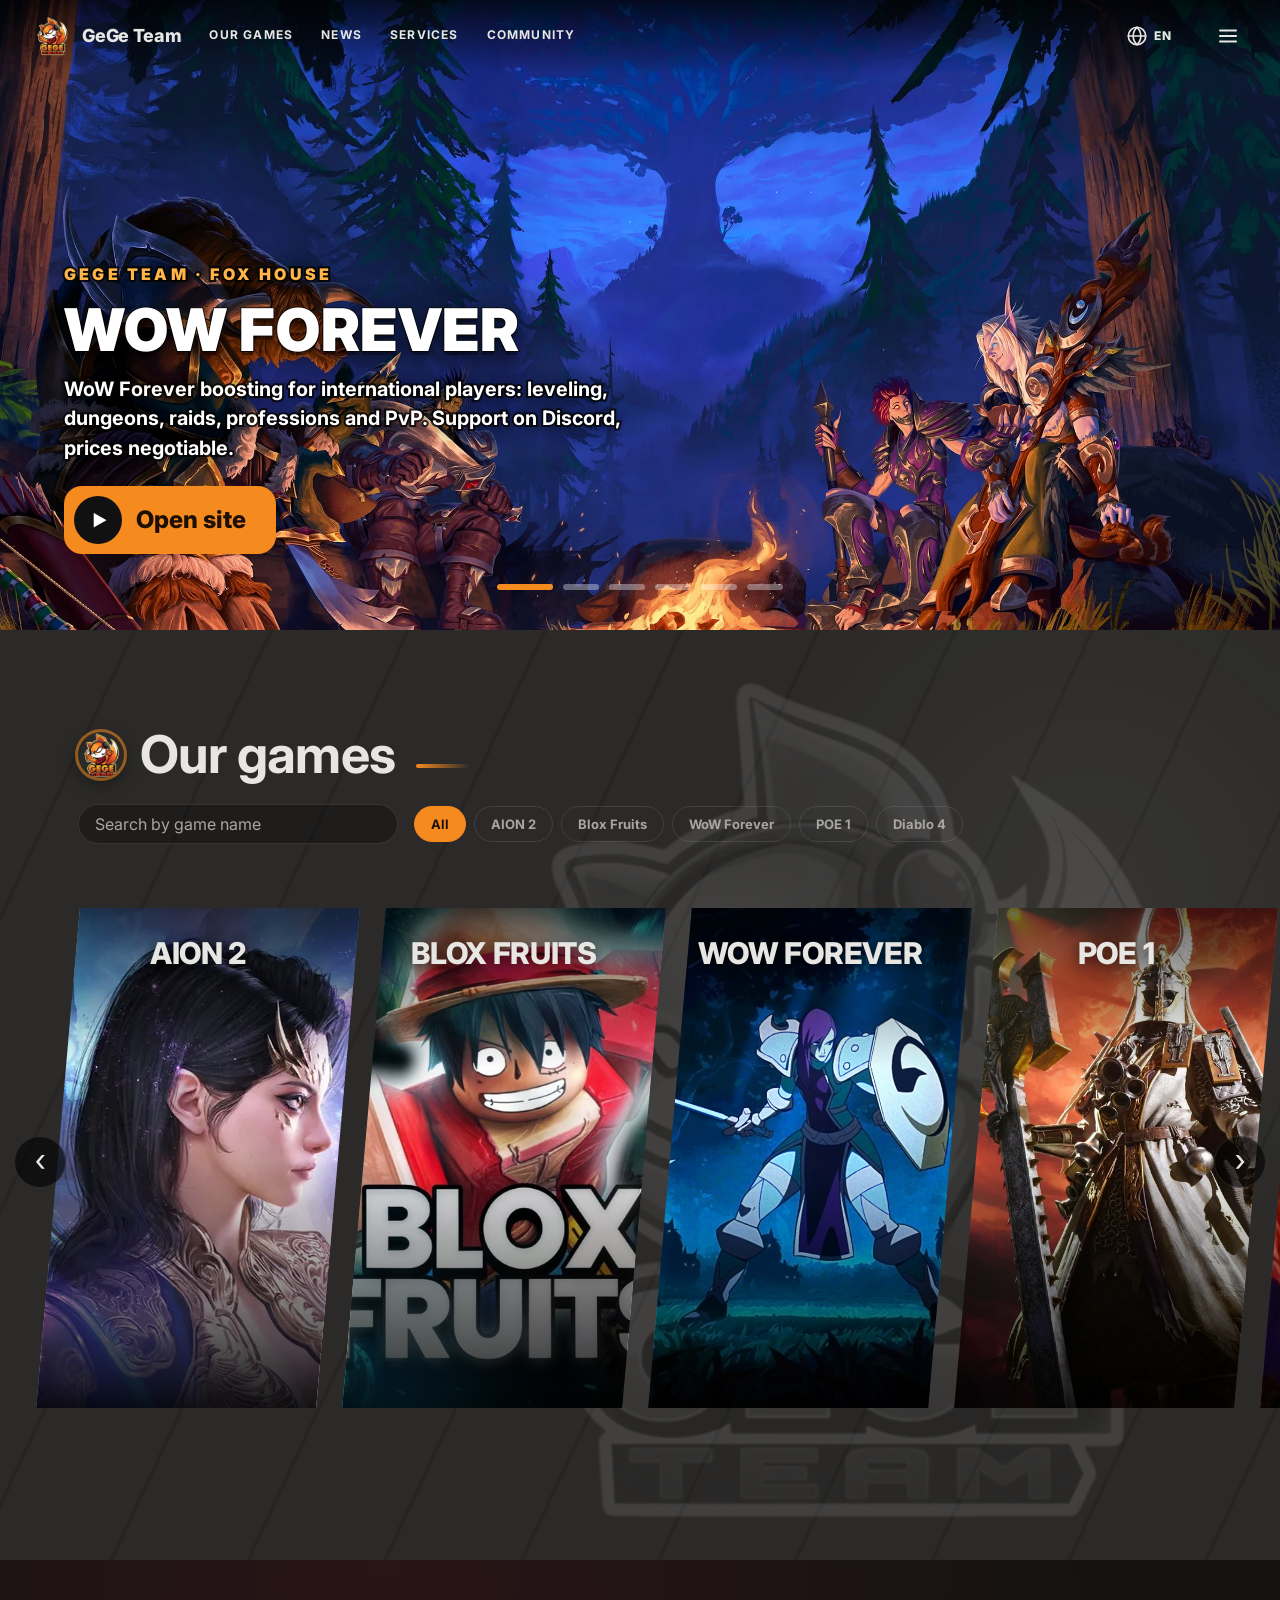
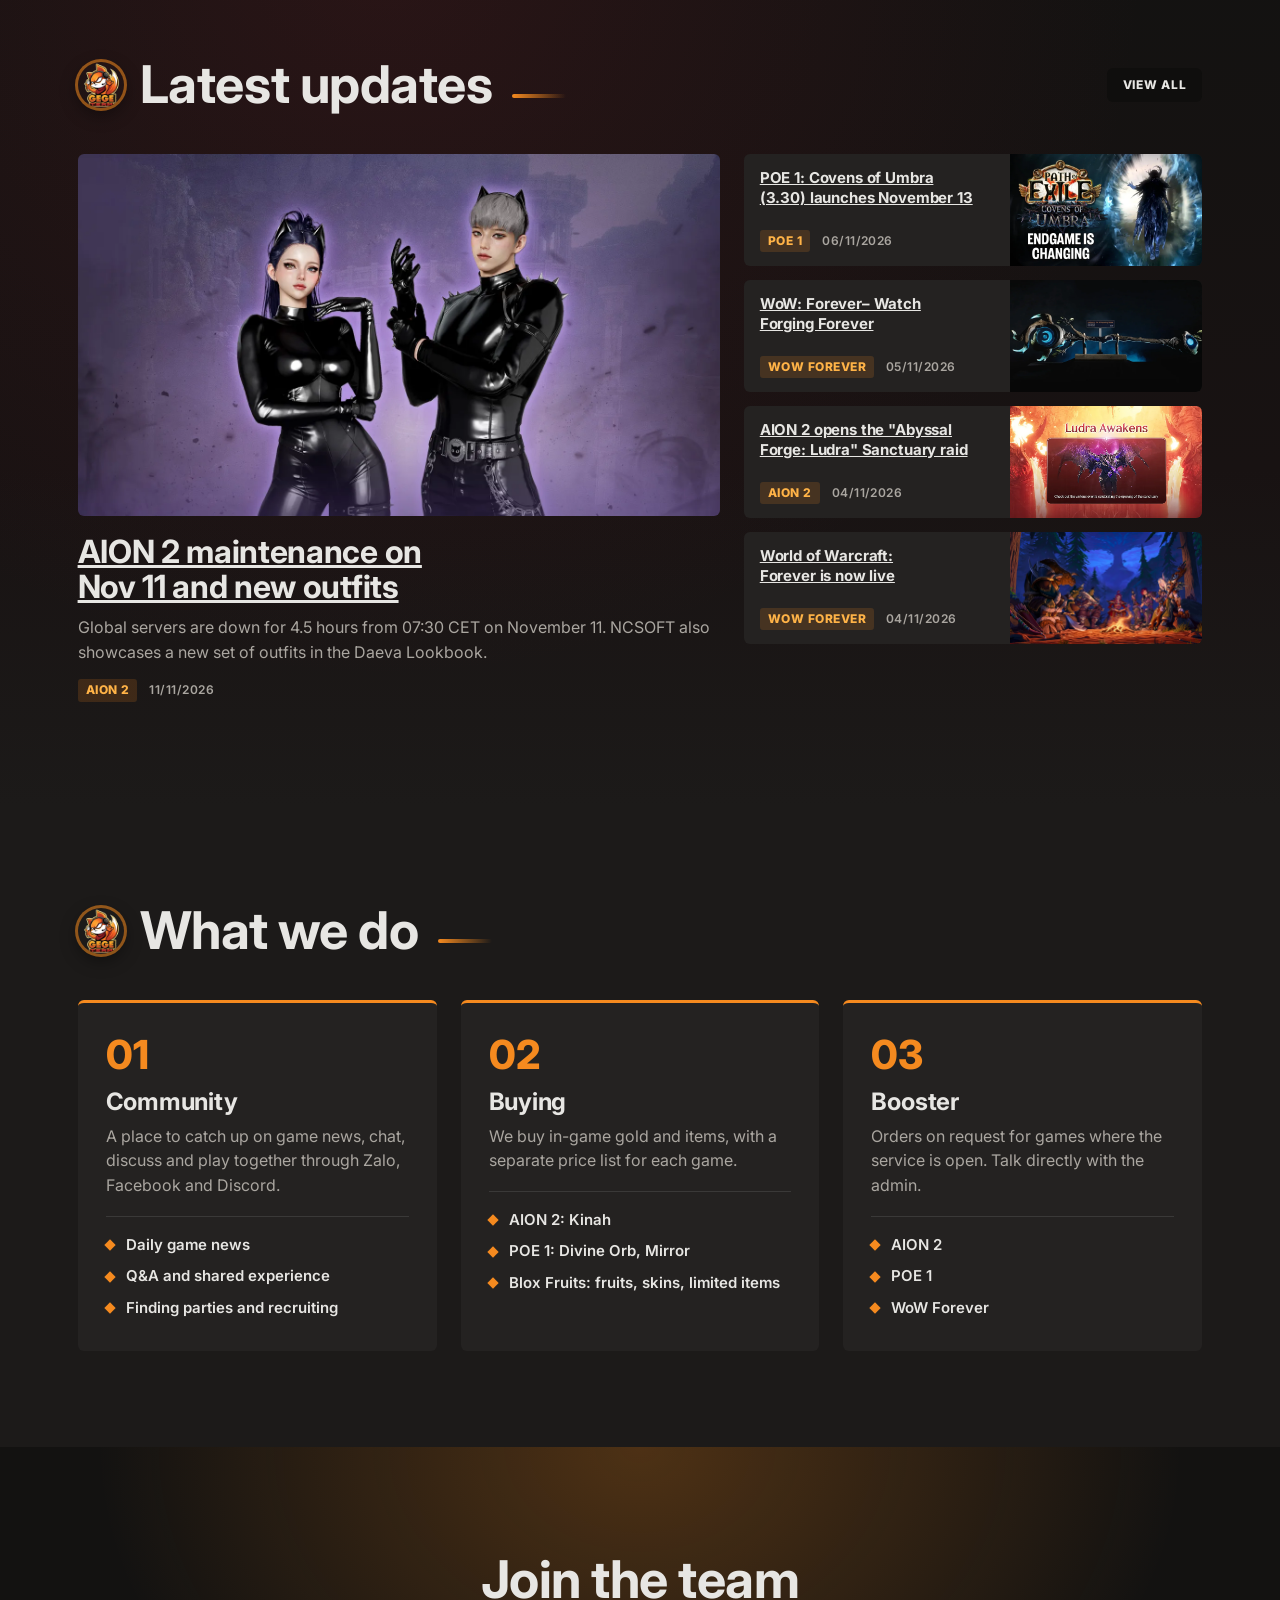
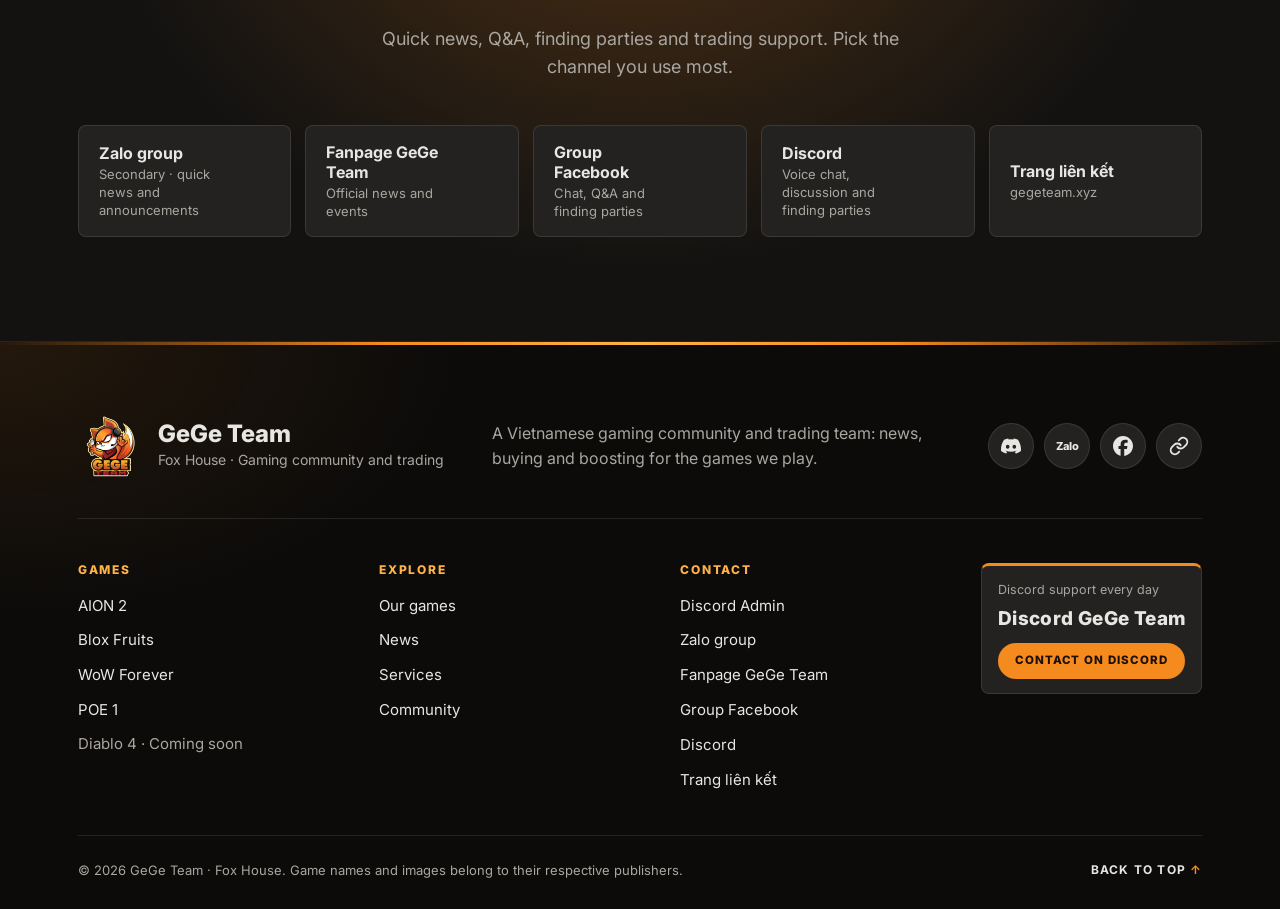
==== commit 38c57556: "Discord as main contact, shorter static hero with text bottom-left, new POE and AION art, auto-updat" ====
--- a/index.html
+++ b/index.html
@@ -13,7 +13,7 @@
   <link rel="preconnect" href="https://fonts.googleapis.com">
   <link rel="preconnect" href="https://fonts.gstatic.com" crossorigin>
   <link href="https://fonts.googleapis.com/css2?family=Inter:wght@400;500;600;700;800&display=swap" rel="stylesheet">
-  <link rel="stylesheet" href="css/styles.css?v=32">
+  <link rel="stylesheet" href="css/styles.css?v=55">
 </head>
 <body>
   <a class="skip" href="#games" data-i18n="skip">Đến danh mục game</a>
@@ -51,7 +51,7 @@
           <button type="button" class="menu-item" data-action="login" data-i18n="menuLogin">Đăng nhập</button>
           <button type="button" class="menu-item" data-action="register" data-i18n="menuRegister">Đăng ký</button>
           <button type="button" class="menu-item" data-action="find" data-i18n="menuFind">Tìm game</button>
-          <a class="menu-item" href="https://zalo.me/0936854505" target="_blank" rel="noopener" data-i18n="menuZalo">Liên hệ Zalo</a>
+          <a class="menu-item" href="https://discord.gg/t2fPyUPGY" target="_blank" rel="noopener" data-i18n="menuZalo">Liên hệ Discord</a>
           <button type="button" class="menu-item" data-action="settings" data-i18n="menuSettings">Cài đặt</button>
         </div>
       </div>
@@ -163,9 +163,9 @@
           <ul id="footer-contact"></ul>
         </nav>
         <div class="footer-card">
-          <span data-i18n="footerHours">Hỗ trợ qua Zalo mỗi ngày</span>
-          <a class="footer-phone" href="https://zalo.me/0936854505" target="_blank" rel="noopener">0936 854 505</a>
-          <a class="btn btn-primary" href="https://zalo.me/0936854505" target="_blank" rel="noopener" data-i18n="zaloFull">Liên hệ qua Zalo</a>
+          <span data-i18n="footerHours">Hỗ trợ qua Discord mỗi ngày</span>
+          <a class="footer-phone" href="https://discord.gg/t2fPyUPGY" target="_blank" rel="noopener">Discord GeGe Team</a>
+          <a class="btn btn-primary" href="https://discord.gg/t2fPyUPGY" target="_blank" rel="noopener" data-i18n="zaloFull">Liên hệ qua Discord</a>
         </div>
       </div>
       <div class="footer-bottom">
@@ -179,7 +179,7 @@
     <h2 id="soon-title"></h2>
     <p id="soon-text" data-i18n="soonText">Website riêng của game này sắp ra mắt. Trong lúc chờ, bạn có thể liên hệ admin để được hỗ trợ.</p>
     <div class="actions">
-      <a class="btn btn-primary" href="https://zalo.me/0936854505" target="_blank" rel="noopener" data-i18n="zaloFull">Liên hệ qua Zalo</a>
+      <a class="btn btn-primary" href="https://discord.gg/t2fPyUPGY" target="_blank" rel="noopener" data-i18n="zaloFull">Liên hệ qua Discord</a>
       <button class="btn btn-ghost" data-close type="button" data-i18n="close">Đóng</button>
     </div>
   </dialog>
@@ -188,7 +188,7 @@
     <h2 id="account-title"></h2>
     <p data-i18n="accountText">Tài khoản thành viên chưa mở. Hiện tại bạn không cần đăng nhập để xem tin và bảng giá. Cần hỗ trợ thì liên hệ admin qua Zalo.</p>
     <div class="actions">
-      <a class="btn btn-primary" href="https://zalo.me/0936854505" target="_blank" rel="noopener" data-i18n="zaloFull">Liên hệ qua Zalo</a>
+      <a class="btn btn-primary" href="https://discord.gg/t2fPyUPGY" target="_blank" rel="noopener" data-i18n="zaloFull">Liên hệ qua Discord</a>
       <button class="btn btn-ghost" data-close type="button" data-i18n="close">Đóng</button>
     </div>
   </dialog>
@@ -215,7 +215,8 @@
   </dialog>
 
   <!-- ?v= là số phiên bản: tăng lên mỗi khi sửa data.js/app.js/styles.css để trình duyệt không dùng bản cũ đã lưu -->
-  <script src="js/data.js?v=32"></script>
-  <script src="js/app.js?v=32"></script>
+  <script src="js/data.js?v=55"></script>
+  <script src="js/news-auto.js"></script>
+  <script src="js/app.js?v=55"></script>
 </body>
 </html>
--- a/css/styles.css
+++ b/css/styles.css
@@ -31,6 +31,9 @@
 
 /* Thanh trên: nằm đè lên hero, chữ hoa nhỏ như trang gốc */
 .topbar { position: fixed; inset: 0 0 auto 0; z-index: 30; background: linear-gradient(to bottom, rgba(0, 0, 0, .72), transparent); }
+/* Cuộn khỏi đầu trang: thanh menu có nền đen đặc để luôn đọc và bấm được */
+.topbar::before { content: ""; position: absolute; inset: 0; z-index: -1; background: rgba(12, 11, 10, .96); box-shadow: 0 8px 28px rgba(0, 0, 0, .5); border-bottom: 1px solid rgba(255, 255, 255, .06); opacity: 0; transition: opacity .25s ease; }
+.topbar.is-scrolled::before { opacity: 1; }
 .topbar-in { display: flex; align-items: center; gap: 28px; min-height: 72px; padding: 0 clamp(16px, 2.5vw, 36px); }
 .brand { display: flex; align-items: center; gap: 10px; font-size: 18px; font-weight: 800; letter-spacing: -.01em; text-decoration: none; white-space: nowrap; }
 .brand img { width: 40px; height: 40px; object-fit: contain; }
@@ -59,14 +62,13 @@
 .pill-solid:hover { background: var(--orange-bright); }
 
 /* Hero */
-.hero { position: relative; height: min(100vh, 860px, 60vw); min-height: 440px; overflow: hidden; background: #0c0b0a; }
+.hero { position: relative; height: min(70vh, 56vw); min-height: 420px; overflow: hidden; background: #0c0b0a; }
 .hero-slide { position: absolute; inset: 0; display: flex; align-items: center; opacity: 0; visibility: hidden; transition: opacity .6s, visibility .6s; }
 .hero-slide.is-active { opacity: 1; visibility: visible; }
 .hero-media { position: absolute; inset: 0; overflow: hidden; }
 .hero-img { display: block; width: 100%; height: 100%; object-fit: cover; transform: scale(1); transform-origin: 60% 50%; }
 /* Phóng to chậm khi slide đang hiện */
-.hero-slide.is-active .hero-img { animation: hero-zoom 5s ease-out forwards; }
-@keyframes hero-zoom { from { transform: scale(1); } to { transform: scale(1.06); } }
+/* Ảnh đứng yên (không phóng to), chỉ chuyển slide mờ dần */
 .hero-plain { background: radial-gradient(circle at 75% 40%, rgba(245, 138, 31, .4), transparent 50%), #1c1a19; }
 /* Ảnh đầu trang hiển thị nguyên bản: không lớp phủ, không phóng to; chữ dễ đọc nhờ bóng chữ */
 .hero-copy { position: relative; z-index: 2; text-shadow: 0 0 18px rgba(0, 0, 0, .9), 0 2px 6px rgba(0, 0, 0, .85), 0 1px 2px rgba(0, 0, 0, .9); width: min(620px, 100%); padding: 96px clamp(16px, 6vw, 96px) 72px; text-align: center; }
@@ -279,7 +281,7 @@
 
 @media (min-width: 1440px) {
   .wrap { width: min(1760px, 92vw); }
-  .hero { height: 100vh; max-height: none; }
+  .hero { height: 70vh; max-height: none; }
   .hero-copy { width: min(860px, 46vw); padding-left: 4vw; padding-right: 2vw; }
   .eyebrow { font-size: 15px; }
   .hero-title { font-size: clamp(54px, 3.9vw, 84px); }
@@ -328,3 +330,46 @@
 .hero-notext .hero-title { position: absolute; width: 1px; height: 1px; overflow: hidden; clip: rect(0 0 0 0); white-space: nowrap; }
 .hero-notext .cta-pill { margin-top: 0; font-size: 18px; box-shadow: 0 8px 24px rgba(0, 0, 0, .5); }
 @media (max-width: 760px) { .hero-notext .hero-copy { padding-bottom: 60px; } }
+
+/* Mobile: nút chấm chuyển slide và link chân trang dễ bấm hơn bằng ngón tay */
+@media (max-width: 760px) {
+  .dot { position: relative; }
+  .dot::before { content: ""; position: absolute; inset: -14px -4px; }
+  .footer-cols a, .to-top { display: inline-block; padding: 6px 0; }
+}
+
+/* ---------- Chữ đầu trang nổi rõ trên mọi ảnh (không phủ màu lên ảnh) ---------- */
+.hero-copy .eyebrow { display: inline-block; margin-bottom: 16px; padding: 6px 14px; background: var(--orange); color: #1a0d02; border-radius: 999px; font-size: 12.5px; letter-spacing: .18em; text-shadow: none; box-shadow: 0 6px 18px rgba(0, 0, 0, .45); }
+.hero-title { font-size: clamp(38px, 5.4vw, 68px); font-weight: 900; color: #fff; -webkit-text-stroke: 2px rgba(10, 8, 6, .75); paint-order: stroke fill; text-shadow: 0 4px 0 rgba(0, 0, 0, .35), 0 8px 28px rgba(0, 0, 0, .85); letter-spacing: .01em; }
+.hero-text { display: inline-block; margin-top: 16px; padding: 10px 16px; max-width: 46ch; color: #fff; font-weight: 600; background: rgba(8, 7, 6, .58); -webkit-backdrop-filter: blur(6px); backdrop-filter: blur(6px); border: 1px solid rgba(255, 255, 255, .08); border-radius: 12px; text-shadow: 0 1px 2px rgba(0, 0, 0, .8); }
+@media (min-width: 1440px) { .hero-title { font-size: clamp(64px, 4.6vw, 96px); } .hero-copy .eyebrow { font-size: 14px; } }
+@media (max-width: 760px) { .hero-title { font-size: clamp(32px, 9vw, 44px); -webkit-text-stroke-width: 1.5px; } .hero-text { font-size: 15px; } }
+@media (min-width: 761px) {
+  .hero-copy { width: min(780px, 62%); padding-top: 84px; padding-bottom: 64px; }
+  .hero-title { font-size: clamp(36px, 4.6vw, 64px); }
+  .hero-copy .eyebrow { margin-bottom: 12px; }
+  .hero-text { margin-top: 12px; }
+  .hero-copy .cta-pill { margin-top: 22px; }
+}
+@media (min-width: 1440px) { .hero-copy { width: min(1000px, 52vw); } .hero-title { font-size: clamp(60px, 4.4vw, 92px); } }
+/* Slide tin tức: tiêu đề dài nên chữ nhỏ hơn, mô tả tối đa 3 dòng */
+.hero-news .hero-title { font-size: clamp(26px, 3vw, 42px); text-transform: none; -webkit-text-stroke-width: 1.5px; }
+.hero-news .hero-text { display: -webkit-box; -webkit-box-orient: vertical; -webkit-line-clamp: 3; overflow: hidden; }
+@media (min-width: 1440px) { .hero-news .hero-title { font-size: clamp(40px, 2.8vw, 60px); } }
+@media (max-width: 760px) { .hero-news .hero-title { font-size: clamp(24px, 7vw, 32px); } }
+
+/* ---------- Bỏ nhãn/khung: chữ tự nổi bằng màu + cỡ chữ + viền tối quanh nét ---------- */
+.hero-copy .eyebrow { display: block; padding: 0; background: none; box-shadow: none; border-radius: 0; margin-bottom: 10px; color: #ffb547; font-size: clamp(14px, 1.25vw, 18px); font-weight: 900; letter-spacing: .2em; -webkit-text-stroke: 4px rgba(8, 6, 4, .85); paint-order: stroke fill; text-shadow: 0 2px 14px rgba(0, 0, 0, .9); }
+.hero-text { display: block; margin-left: auto; margin-right: auto; padding: 0; background: none; -webkit-backdrop-filter: none; backdrop-filter: none; border: 0; border-radius: 0; color: #fff; font-size: clamp(16px, 1.55vw, 21px); font-weight: 700; line-height: 1.5; -webkit-text-stroke: 4px rgba(8, 6, 4, .8); paint-order: stroke fill; text-shadow: 0 2px 16px rgba(0, 0, 0, .9); }
+@media (min-width: 1440px) { .hero-copy .eyebrow { font-size: 19px; } .hero-text { font-size: clamp(20px, 1.3vw, 25px); } }
+@media (max-width: 760px) { .hero-copy .eyebrow { font-size: 13px; -webkit-text-stroke-width: 3px; } .hero-text { font-size: 15.5px; -webkit-text-stroke-width: 3px; } }
+.hero-img { object-position: var(--focus-d, 50% 50%); }
+@media (max-width: 760px) { .hero-img { object-position: var(--focus-m, var(--focus-d, 50% 50%)); } }
+
+/* Chữ và nút ở đầu trang: dời xuống góc dưới bên trái */
+.hero-copy { text-align: left; }
+.hero-text { margin-left: 0; margin-right: 0; }
+@media (min-width: 761px) {
+  .hero-slide { align-items: flex-end; }
+  .hero-copy { padding-top: 84px; padding-bottom: 76px; padding-left: clamp(24px, 5vw, 88px); }
+}
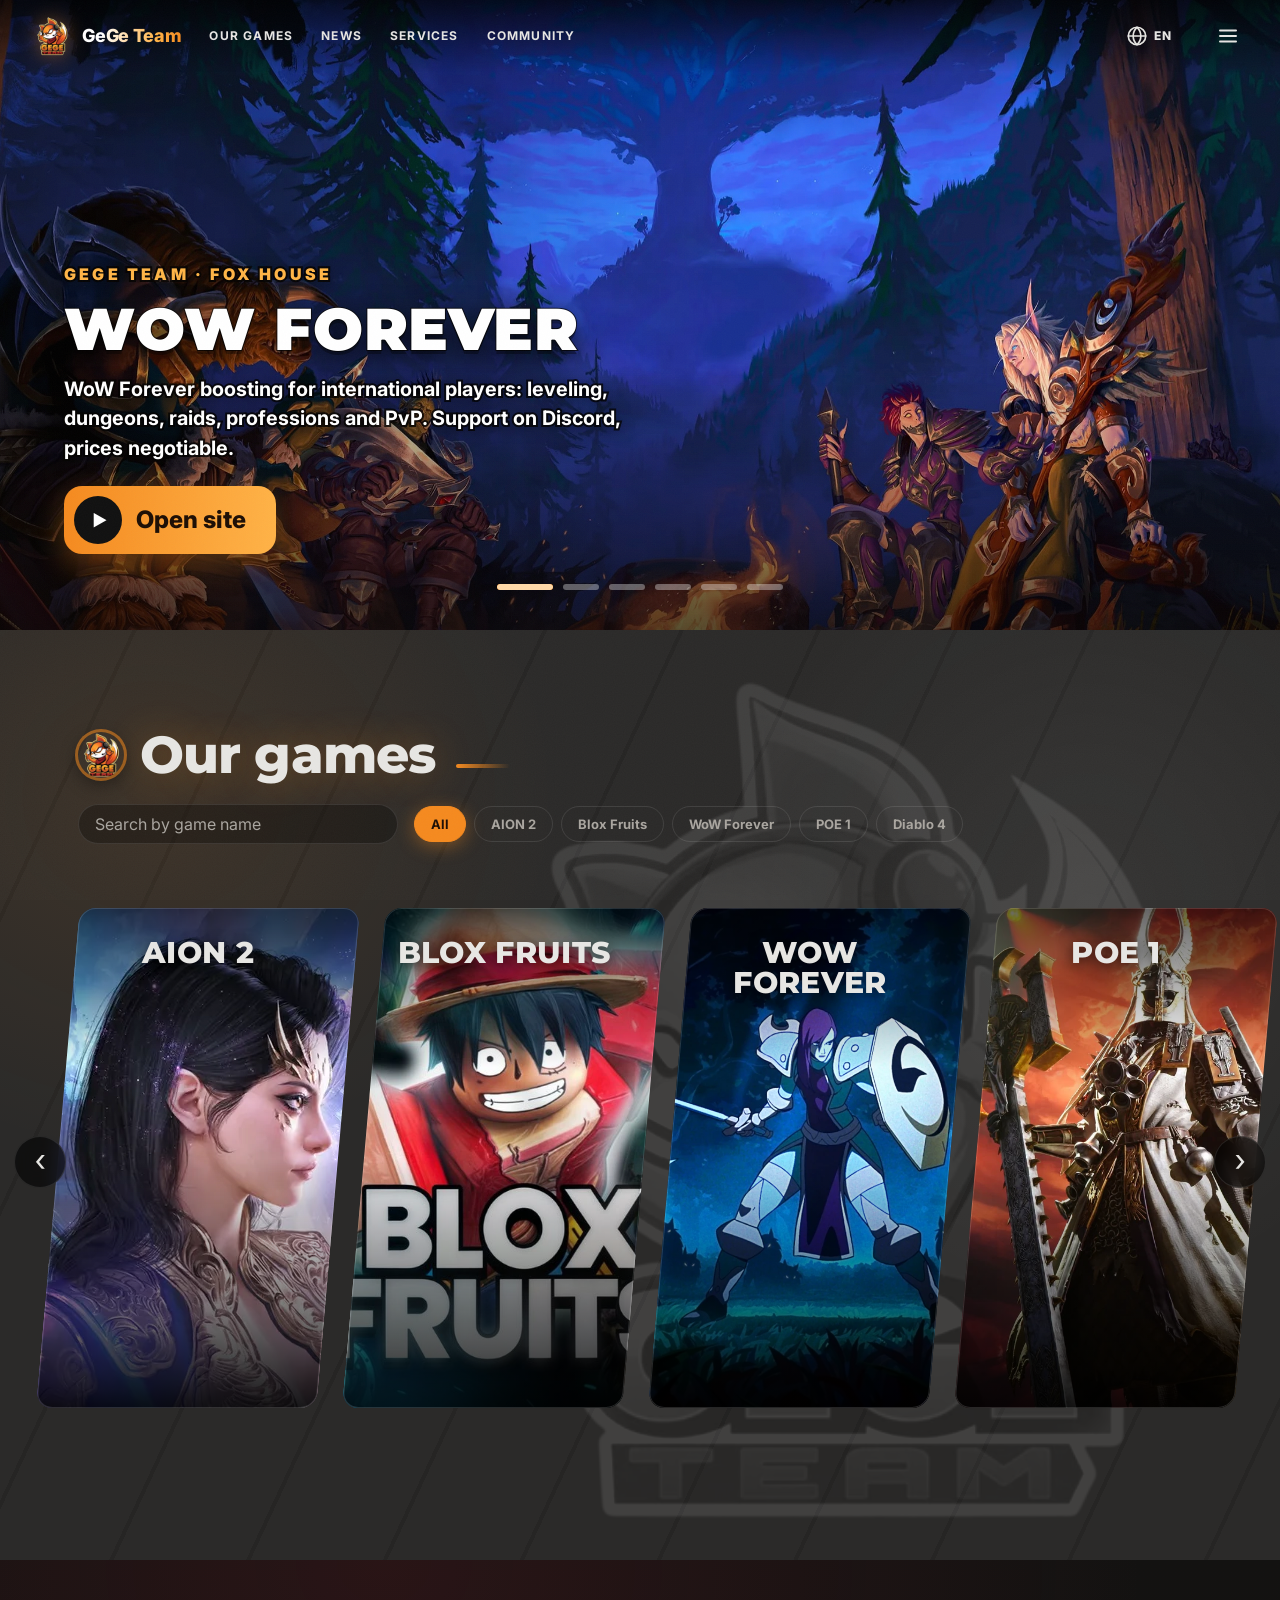
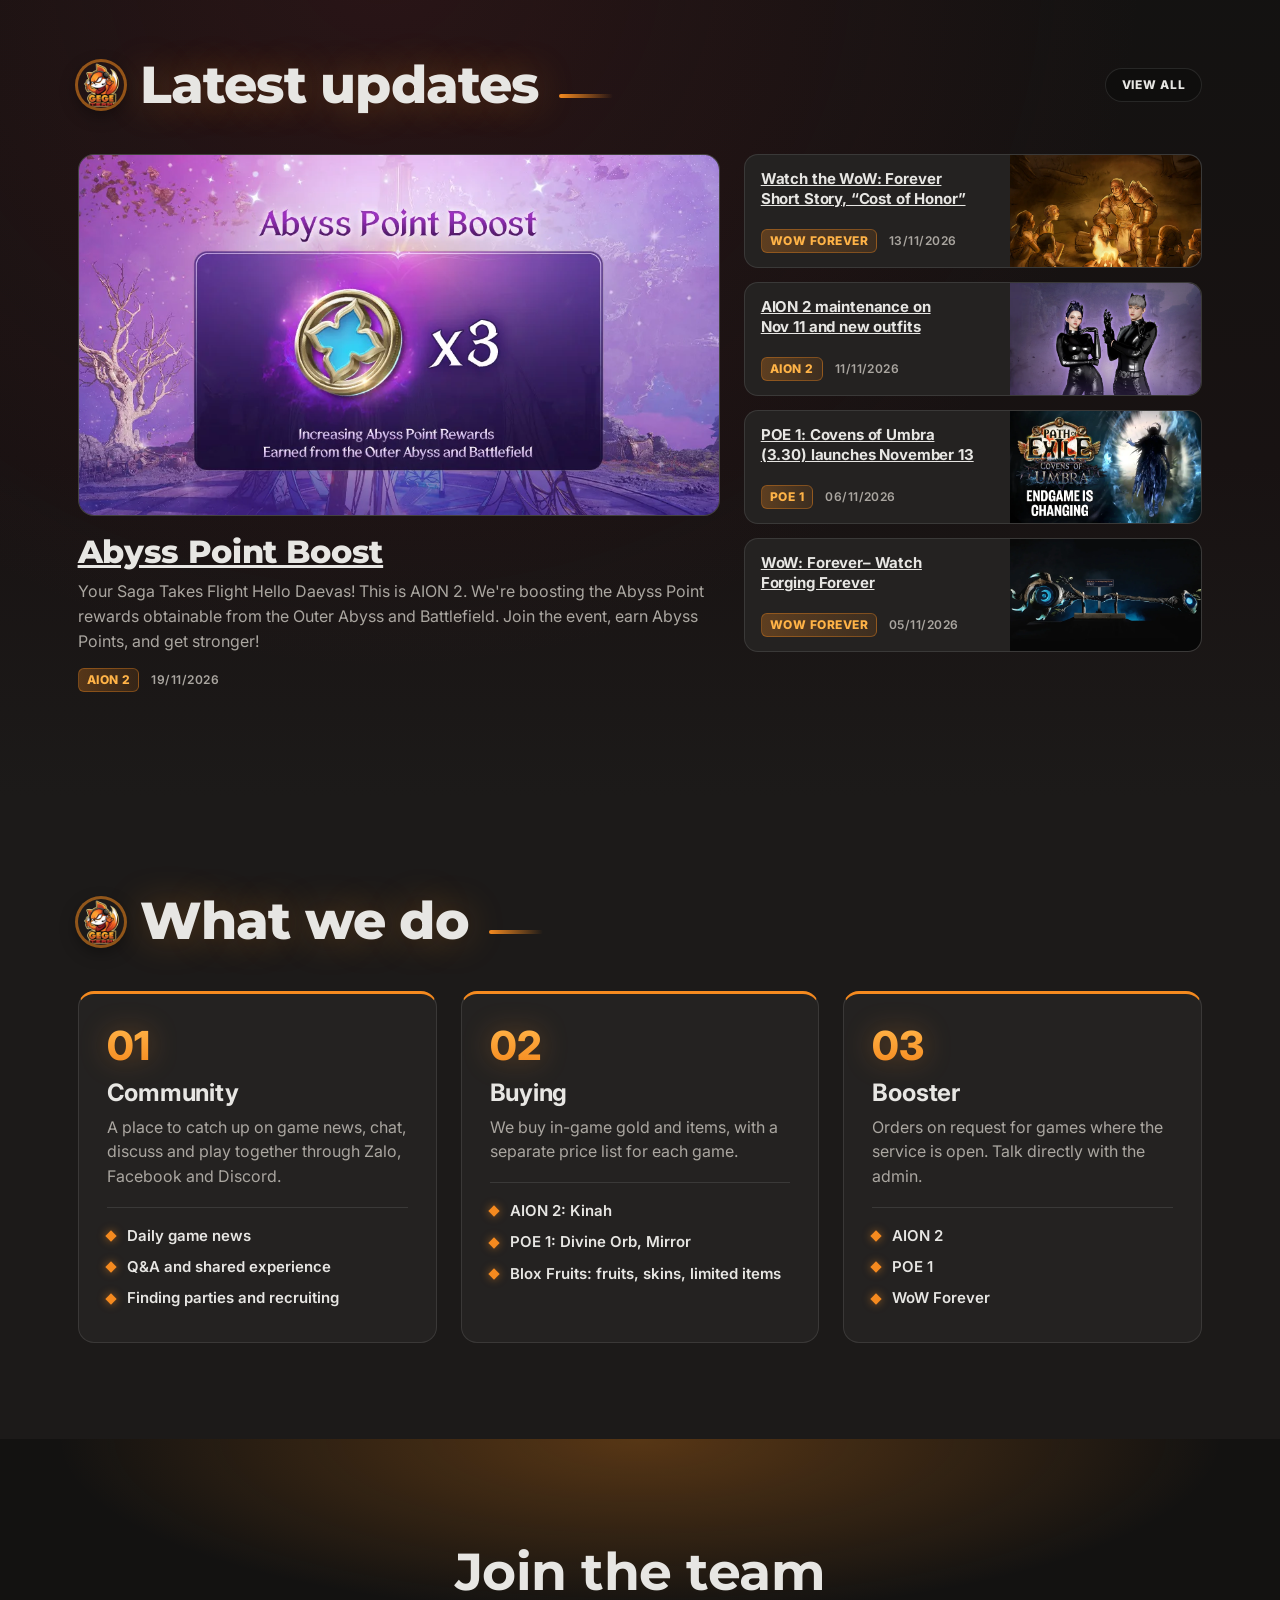
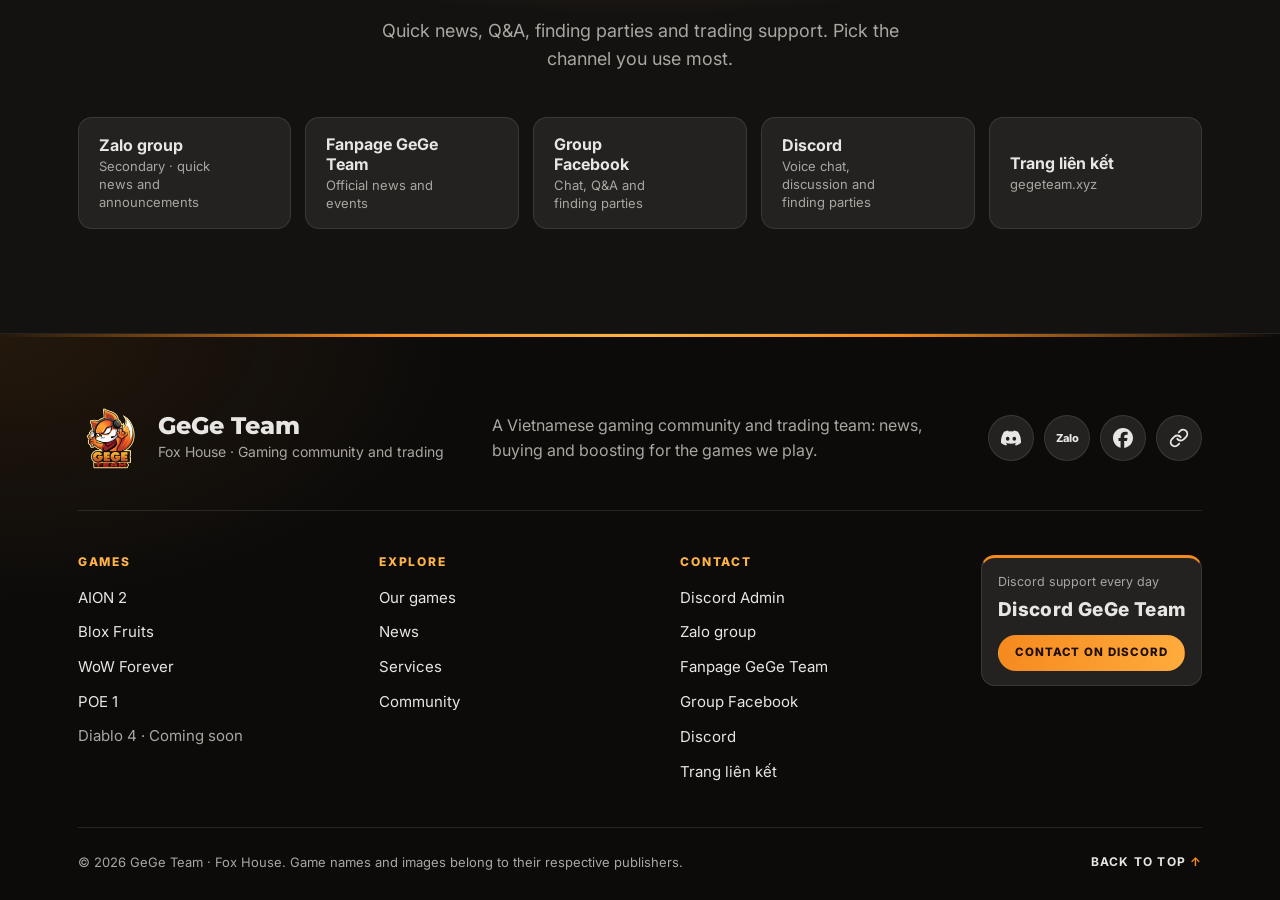
==== commit f661f80a: "Refresh giao diện v56: font Montserrat, hero ken-burns + tàn lửa + chấm tiến trình, topbar kính mờ, " ====
--- a/index.html
+++ b/index.html
@@ -12,8 +12,9 @@
   <link rel="icon" href="assets/favicon.png" type="image/png">
   <link rel="preconnect" href="https://fonts.googleapis.com">
   <link rel="preconnect" href="https://fonts.gstatic.com" crossorigin>
-  <link href="https://fonts.googleapis.com/css2?family=Inter:wght@400;500;600;700;800&display=swap" rel="stylesheet">
-  <link rel="stylesheet" href="css/styles.css?v=55">
+  <link href="https://fonts.googleapis.com/css2?family=Inter:wght@400;500;600;700;800&family=Montserrat:wght@700;800;900&display=swap" rel="stylesheet">
+  <meta name="theme-color" content="#131211">
+  <link rel="stylesheet" href="css/styles.css?v=56">
 </head>
 <body>
   <a class="skip" href="#games" data-i18n="skip">Đến danh mục game</a>
@@ -217,6 +218,6 @@
   <!-- ?v= là số phiên bản: tăng lên mỗi khi sửa data.js/app.js/styles.css để trình duyệt không dùng bản cũ đã lưu -->
   <script src="js/data.js?v=55"></script>
   <script src="js/news-auto.js"></script>
-  <script src="js/app.js?v=55"></script>
+  <script src="js/app.js?v=56"></script>
 </body>
 </html>
--- a/css/styles.css
+++ b/css/styles.css
@@ -373,3 +373,133 @@
   .hero-slide { align-items: flex-end; }
   .hero-copy { padding-top: 84px; padding-bottom: 76px; padding-left: clamp(24px, 5vw, 88px); }
 }
+
+/* ============================================================
+   GEGETEAM REFRESH v56 — nâng cấp thị giác: chữ display, kính mờ,
+   ánh lửa cam, hạt tàn lửa hero, thẻ bo góc phát sáng, reveal khi cuộn
+   ============================================================ */
+
+:root {
+  --font-display: "Montserrat", "Inter", system-ui, sans-serif;
+  --ember: #ff9d3c;
+  --glow: rgba(245, 138, 31, .35);
+  --radius: 16px;
+}
+
+::selection { background: rgba(245, 138, 31, .9); color: #1d0f05; }
+html { scrollbar-color: #4a443f #171514; }
+::-webkit-scrollbar { width: 10px; height: 10px; }
+::-webkit-scrollbar-track { background: #171514; }
+::-webkit-scrollbar-thumb { background: #3d3833; border-radius: 8px; border: 2px solid #171514; }
+::-webkit-scrollbar-thumb:hover { background: var(--orange); }
+
+/* Nhiễu hạt mịn phủ toàn trang cho chất ảnh game */
+body::after { content: ""; position: fixed; inset: 0; z-index: 2000; pointer-events: none; opacity: .05;
+  background: url("data:image/svg+xml,%3Csvg xmlns='http://www.w3.org/2000/svg' width='160' height='160'%3E%3Cfilter id='n'%3E%3CfeTurbulence type='fractalNoise' baseFrequency='0.9' numOctaves='2'/%3E%3C/filter%3E%3Crect width='160' height='160' filter='url(%23n)' opacity='0.55'/%3E%3C/svg%3E"); }
+
+/* Tiêu đề khối dùng font display, ánh cam nhẹ */
+h2, .hero-title, .game-body h3, .dialog h2, .footer-brand strong { font-family: var(--font-display); }
+.head-row h2 { font-weight: 800; letter-spacing: -.015em; text-shadow: 0 0 38px rgba(245, 138, 31, .3); }
+
+/* ---------- Thanh điều hướng: kính mờ, chữ brand gradient, gạch chân chạy ---------- */
+.topbar.is-scrolled::before { background: rgba(14, 12, 10, .78); -webkit-backdrop-filter: blur(14px) saturate(1.3); backdrop-filter: blur(14px) saturate(1.3); border-bottom-color: rgba(245, 138, 31, .18); }
+.brand span { background: linear-gradient(92deg, #fff 20%, #ffb347 75%, #f58a1f); -webkit-background-clip: text; background-clip: text; color: transparent; }
+.brand img { filter: drop-shadow(0 0 10px rgba(245, 138, 31, .45)); }
+.nav a { position: relative; border-bottom: 0; }
+.nav a::after { content: ""; position: absolute; left: 0; right: 0; bottom: 0; height: 2px; border-radius: 2px; background: linear-gradient(90deg, var(--orange), var(--orange-bright)); transform: scaleX(0); transform-origin: left; transition: transform .25s ease; }
+.nav a:hover::after, .nav a:focus-visible::after { transform: scaleX(1); }
+.menu-panel { background: rgba(23, 21, 20, .92); -webkit-backdrop-filter: blur(14px); backdrop-filter: blur(14px); border-radius: 14px; border-color: rgba(255, 255, 255, .12); }
+
+/* ---------- Hero: zoom chậm, tàn lửa bay, chữ vào theo nhịp, chấm tiến trình ---------- */
+.hero-media::after { content: ""; position: absolute; inset: 0; pointer-events: none;
+  background: linear-gradient(to top, rgba(8, 6, 4, .68), transparent 42%), linear-gradient(100deg, rgba(8, 6, 4, .38), transparent 55%); }
+.hero-slide.is-active .hero-img { animation: heroZoom 9s ease-out forwards; }
+@keyframes heroZoom { from { transform: scale(1.02); } to { transform: scale(1.09); } }
+.hero-slide.is-active .hero-copy > * { animation: copyIn .7s cubic-bezier(.2, .7, .2, 1) both; }
+.hero-slide.is-active .hero-copy > *:nth-child(1) { animation-delay: .1s; }
+.hero-slide.is-active .hero-copy > *:nth-child(2) { animation-delay: .22s; }
+.hero-slide.is-active .hero-copy > *:nth-child(3) { animation-delay: .34s; }
+.hero-slide.is-active .hero-copy > *:nth-child(4) { animation-delay: .46s; }
+@keyframes copyIn { from { opacity: 0; transform: translateY(26px); } to { opacity: 1; transform: none; } }
+
+.embers { position: absolute; inset: 0; z-index: 1; overflow: hidden; pointer-events: none; }
+.ember { position: absolute; bottom: -12px; border-radius: 50%; background: var(--ember); box-shadow: 0 0 10px 2px rgba(245, 138, 31, .55); opacity: 0; animation: emberRise linear infinite; }
+@keyframes emberRise {
+  0% { transform: translate(0, 0) scale(1); opacity: 0; }
+  8% { opacity: .85; }
+  55% { opacity: .55; }
+  100% { transform: translate(var(--drift, 40px), -120vh) scale(.35); opacity: 0; }
+}
+
+.dot { position: relative; overflow: hidden; }
+.hero.is-auto .dot[aria-pressed="true"]::after { content: ""; position: absolute; inset: 0; width: 0; border-radius: inherit; background: #ffd9a8; animation: dotFill 4.5s linear forwards; }
+.hero:hover .dot::after, .hero:focus-within .dot::after { animation-play-state: paused; }
+@keyframes dotFill { from { width: 0; } to { width: 100%; } }
+
+.cta-pill { position: relative; overflow: hidden; background: linear-gradient(92deg, #f58a1f, #ffb347); box-shadow: 0 10px 30px rgba(245, 138, 31, .35), 0 4px 14px rgba(0, 0, 0, .4); }
+.cta-pill::after { content: ""; position: absolute; top: 0; bottom: 0; left: -70%; width: 45%; background: linear-gradient(100deg, transparent, rgba(255, 255, 255, .55), transparent); transform: skewX(-20deg); transition: left .6s ease; }
+.cta-pill:hover::after { left: 130%; }
+.cta-pill:hover { background: linear-gradient(92deg, #ffa040, #ffc069); box-shadow: 0 14px 40px rgba(245, 138, 31, .5), 0 6px 18px rgba(0, 0, 0, .4); }
+.cta-play { box-shadow: 0 0 0 0 rgba(255, 255, 255, .35); animation: playPulse 2.4s ease-out infinite; }
+@keyframes playPulse { 0% { box-shadow: 0 0 0 0 rgba(255, 255, 255, .35); } 70% { box-shadow: 0 0 0 12px rgba(255, 255, 255, 0); } 100% { box-shadow: 0 0 0 0 rgba(255, 255, 255, 0); } }
+
+/* ---------- Mục game: nền thêm ánh lửa, thẻ bo góc + viền sáng khi hover ---------- */
+.games-section::before { background:
+  radial-gradient(ellipse 45% 55% at 12% 18%, rgba(245, 138, 31, .09), transparent 70%),
+  radial-gradient(ellipse 40% 60% at 85% 30%, rgba(255, 255, 255, .05), transparent 70%),
+  repeating-linear-gradient(115deg, transparent 0 120px, rgba(0, 0, 0, .12) 120px 124px); }
+.game-card { border-radius: var(--radius); }
+.game-card::before { content: ""; position: absolute; inset: 0; z-index: 3; border-radius: inherit; border: 1px solid rgba(255, 255, 255, .14); pointer-events: none; transition: border-color .3s, box-shadow .3s; }
+.game-card:hover, .game-card:focus-visible { box-shadow: 0 26px 60px rgba(0, 0, 0, .6), 0 0 44px rgba(245, 138, 31, .3); }
+.game-card:hover::before, .game-card:focus-visible::before { border-color: rgba(255, 179, 71, .75); box-shadow: inset 0 0 26px rgba(245, 138, 31, .18); }
+.game-body h3 { letter-spacing: .01em; }
+.arrow { -webkit-backdrop-filter: blur(8px); backdrop-filter: blur(8px); transition: background-color .2s, color .2s, box-shadow .2s, transform .2s; }
+.arrow:hover { box-shadow: 0 0 26px rgba(245, 138, 31, .45); transform: translateY(-50%) scale(1.07); }
+.chip { transition: border-color .15s, color .15s, background-color .15s, box-shadow .15s; }
+.chip:hover { box-shadow: 0 0 16px rgba(245, 138, 31, .2); }
+.chip[aria-pressed="true"] { box-shadow: 0 4px 18px rgba(245, 138, 31, .4); }
+.search input { transition: border-color .2s, box-shadow .2s; }
+.search input:focus-visible { outline: none; border-color: var(--orange); box-shadow: 0 0 0 3px rgba(245, 138, 31, .22); }
+.tag-btn { border: 1px solid var(--line); border-radius: 999px; transition: background-color .15s, color .15s, border-color .15s, box-shadow .15s; }
+.tag-btn:hover { border-color: var(--orange); box-shadow: 0 4px 18px rgba(245, 138, 31, .35); }
+
+/* ---------- Tin tức: ảnh bo góc viền sáng, thẻ ngang trượt nhẹ khi hover ---------- */
+.feature-art { border-radius: var(--radius); border: 1px solid var(--line); transition: border-color .3s, box-shadow .3s; }
+.feature:hover .feature-art { border-color: rgba(245, 138, 31, .5); box-shadow: 0 18px 44px rgba(0, 0, 0, .5), 0 0 34px rgba(245, 138, 31, .16); }
+.feature h3 { font-family: var(--font-display); font-weight: 800; }
+.side { border-radius: 14px; border: 1px solid var(--line); transition: background-color .2s, border-color .2s, translate .25s, box-shadow .25s; }
+.side:hover { border-color: rgba(245, 138, 31, .45); translate: 4px 0; box-shadow: 0 10px 28px rgba(0, 0, 0, .4); }
+.side-art { border-radius: 0 13px 13px 0; }
+.badge { background: linear-gradient(90deg, rgba(245, 138, 31, .28), rgba(245, 138, 31, .12)); border: 1px solid rgba(245, 138, 31, .35); border-radius: 6px; }
+
+/* ---------- Dịch vụ: số gradient, thẻ nổi phát sáng ---------- */
+.about-grid article { position: relative; border-radius: var(--radius); border: 1px solid var(--line); border-top: 3px solid var(--orange); transition: background-color .2s, transform .25s, box-shadow .25s, border-color .25s; }
+.about-grid article::before { background: linear-gradient(180deg, #ffb347, #f58a1f); -webkit-background-clip: text; background-clip: text; color: transparent; filter: drop-shadow(0 0 14px rgba(245, 138, 31, .35)); }
+.about-grid article:hover { transform: translateY(-6px); border-color: rgba(245, 138, 31, .35); box-shadow: 0 22px 48px rgba(0, 0, 0, .5), 0 0 36px rgba(245, 138, 31, .16); }
+.about-list li::before { box-shadow: 0 0 8px rgba(245, 138, 31, .6); }
+
+/* ---------- Cộng đồng + chân trang ---------- */
+.cta { background: radial-gradient(ellipse 70% 55% at 50% 0%, rgba(245, 138, 31, .3), transparent 65%), var(--bg); }
+.community-card { border-radius: 14px; }
+.footer-card { border-radius: 14px; }
+.social { transition: background-color .15s, color .15s, transform .15s, box-shadow .15s; }
+.social:hover { box-shadow: 0 8px 22px rgba(245, 138, 31, .4); }
+
+/* ---------- Hộp thoại + nút ---------- */
+.dialog { border-radius: 18px; border-color: rgba(245, 138, 31, .28); box-shadow: 0 30px 80px rgba(0, 0, 0, .7), 0 0 50px rgba(245, 138, 31, .12); }
+.dialog::backdrop { background: rgba(5, 4, 3, .7); -webkit-backdrop-filter: blur(6px); backdrop-filter: blur(6px); }
+.btn { transition: background-color .15s, border-color .15s, box-shadow .2s, transform .15s; }
+.btn-primary { background: linear-gradient(92deg, #f58a1f, #ffab3d); }
+.btn-primary:hover { background: linear-gradient(92deg, #ffa040, #ffc069); box-shadow: 0 8px 24px rgba(245, 138, 31, .4); transform: translateY(-1px); }
+
+/* ---------- Hiện dần khi cuộn (JS thêm .reveal, dùng translate riêng để không đè transform hover) ---------- */
+.reveal { opacity: 0; translate: 0 26px; transition: opacity .7s ease var(--rd, 0s), translate .7s cubic-bezier(.2, .7, .2, 1) var(--rd, 0s); }
+.reveal.in-view { opacity: 1; translate: 0 0; }
+
+@media (prefers-reduced-motion: reduce) {
+  .hero-slide.is-active .hero-img, .hero-slide.is-active .hero-copy > *, .cta-play { animation: none; }
+  .hero.is-auto .dot[aria-pressed="true"]::after { animation: none; width: 100%; }
+  .embers { display: none; }
+  .reveal { opacity: 1; translate: none; transition: none; }
+  .cta-pill::after { display: none; }
+}
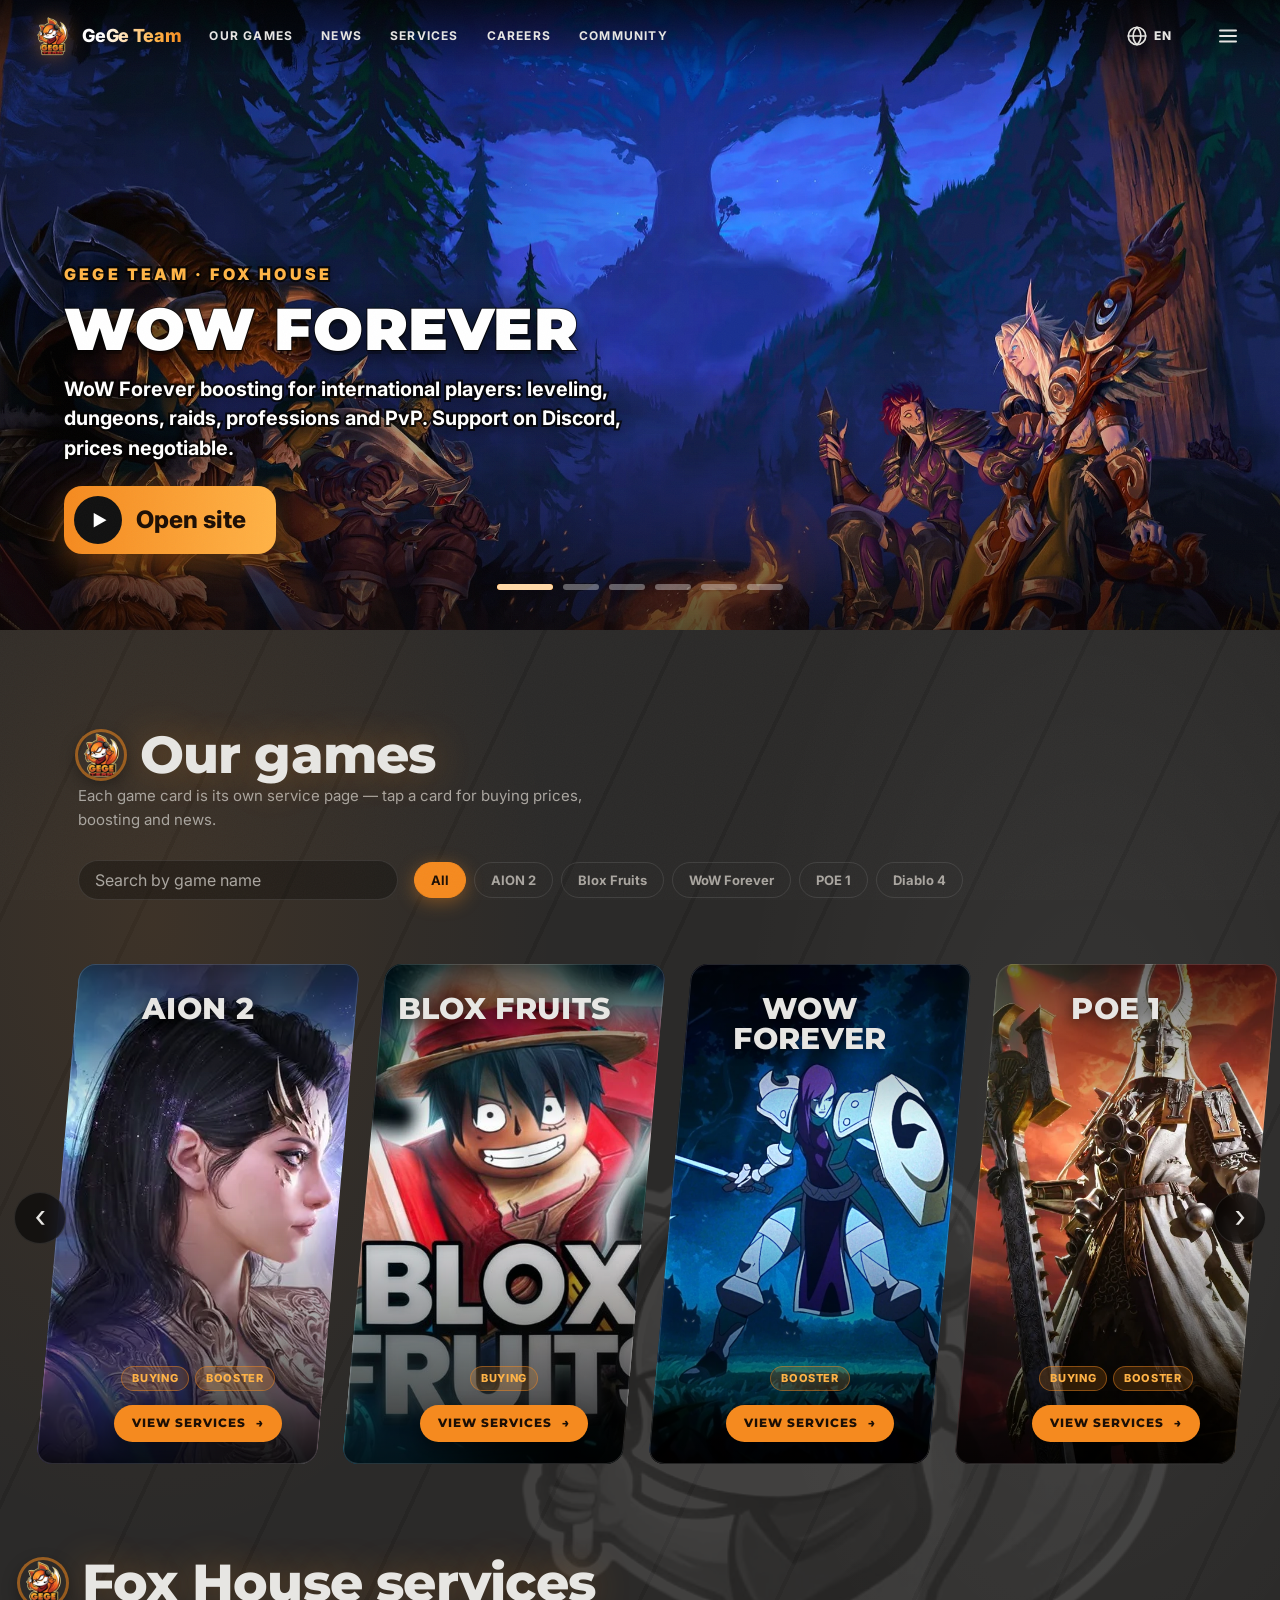
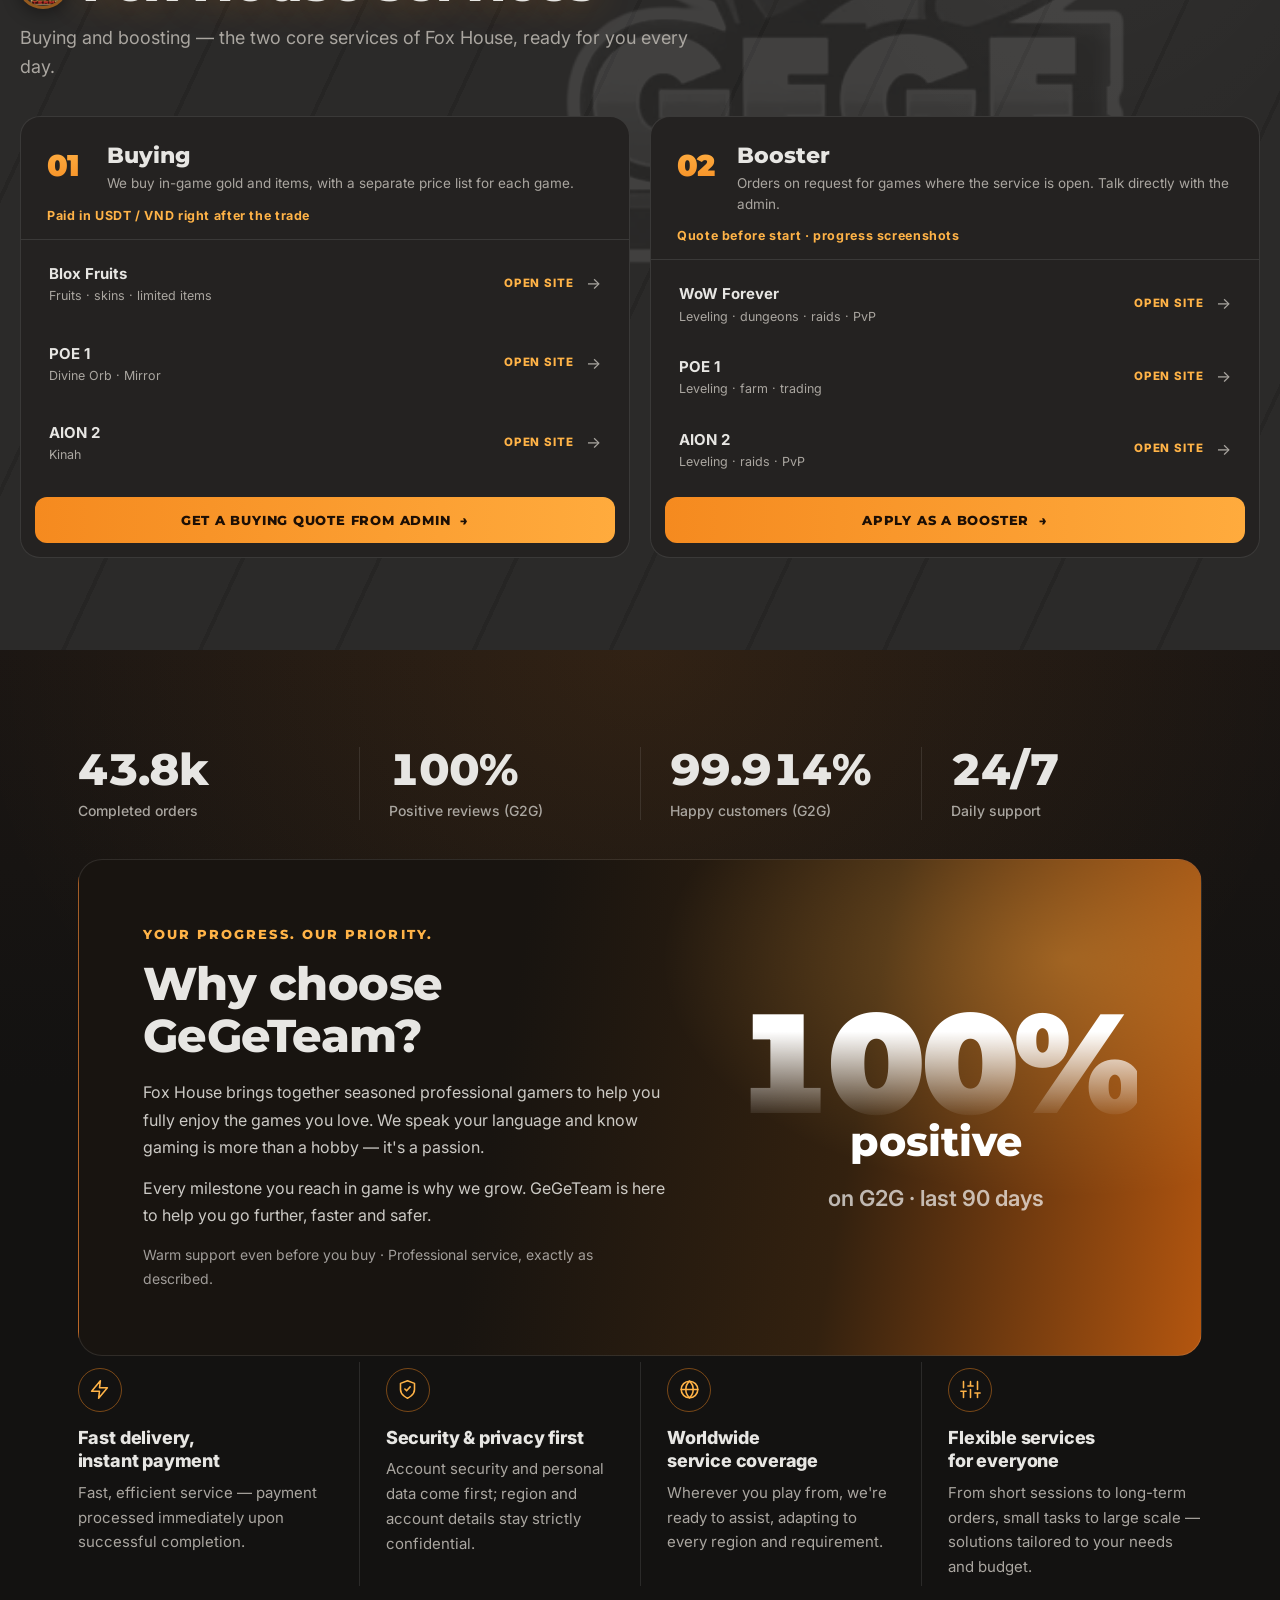
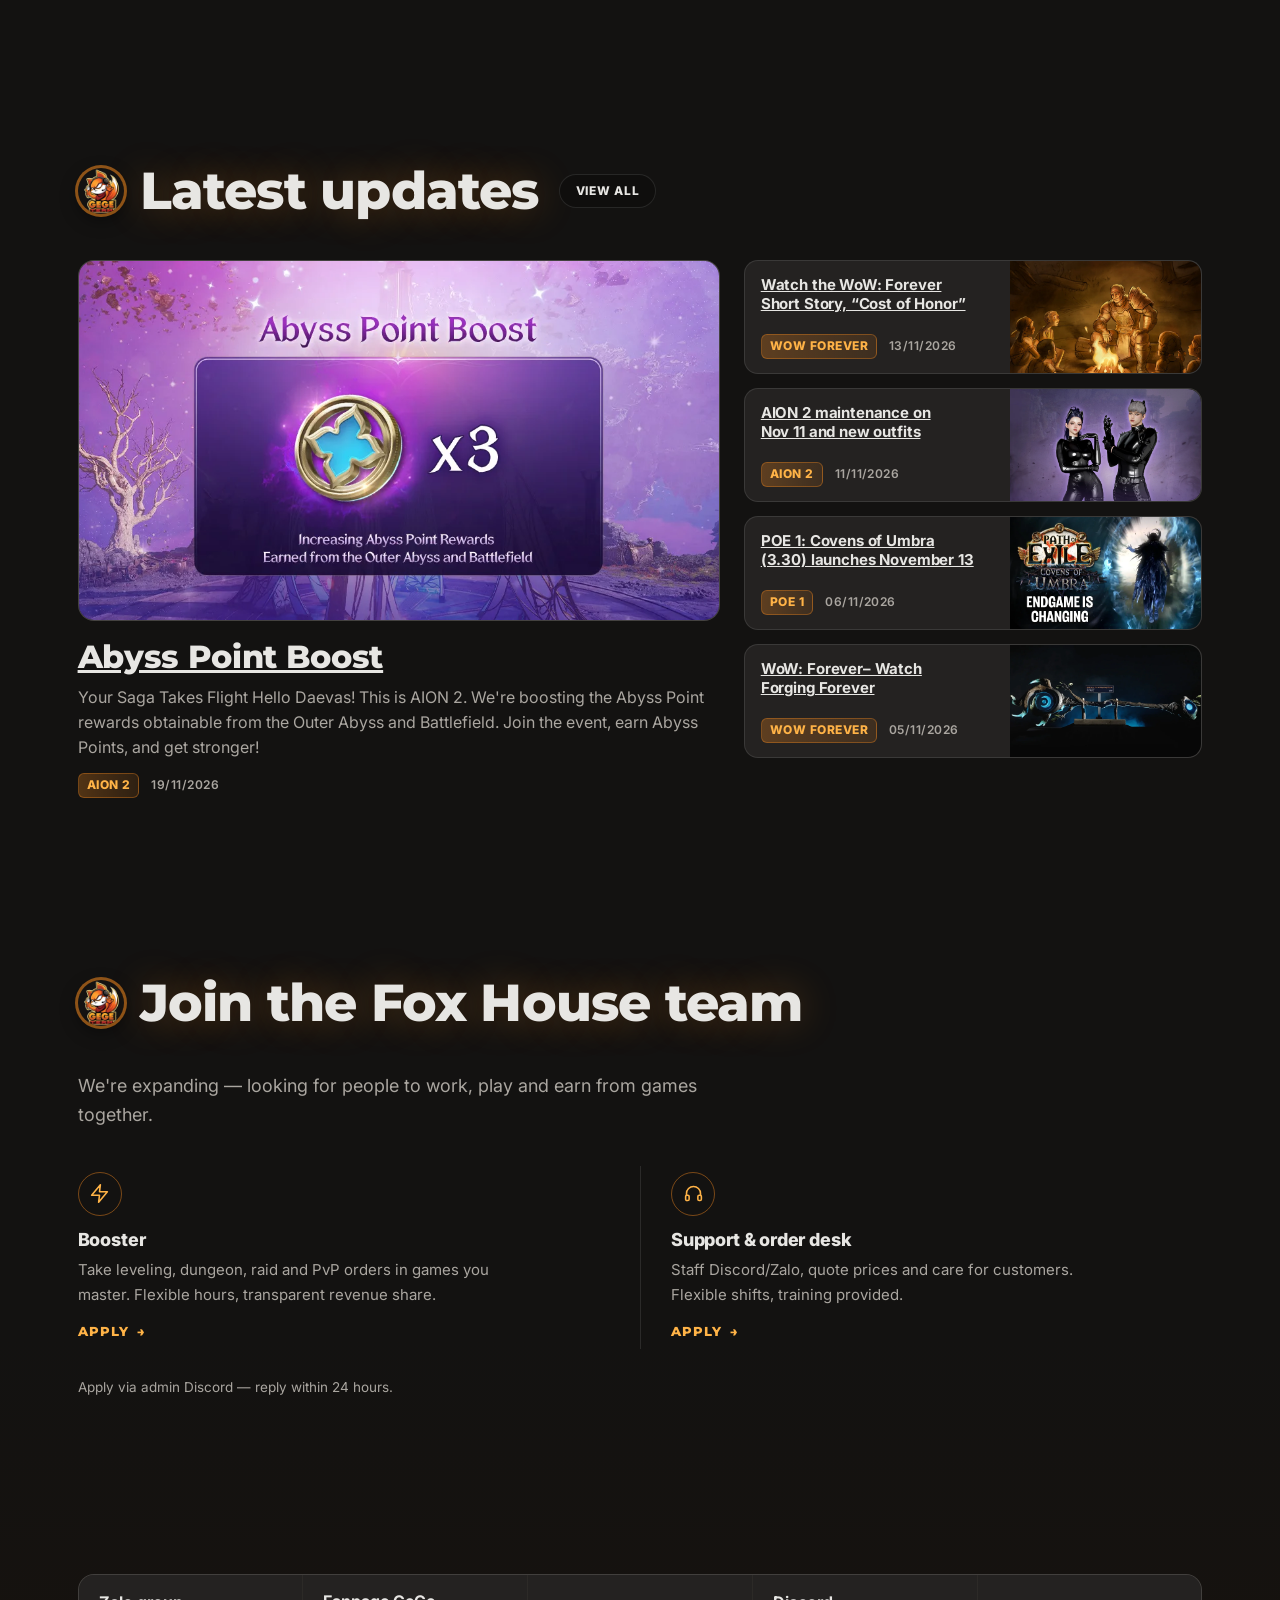
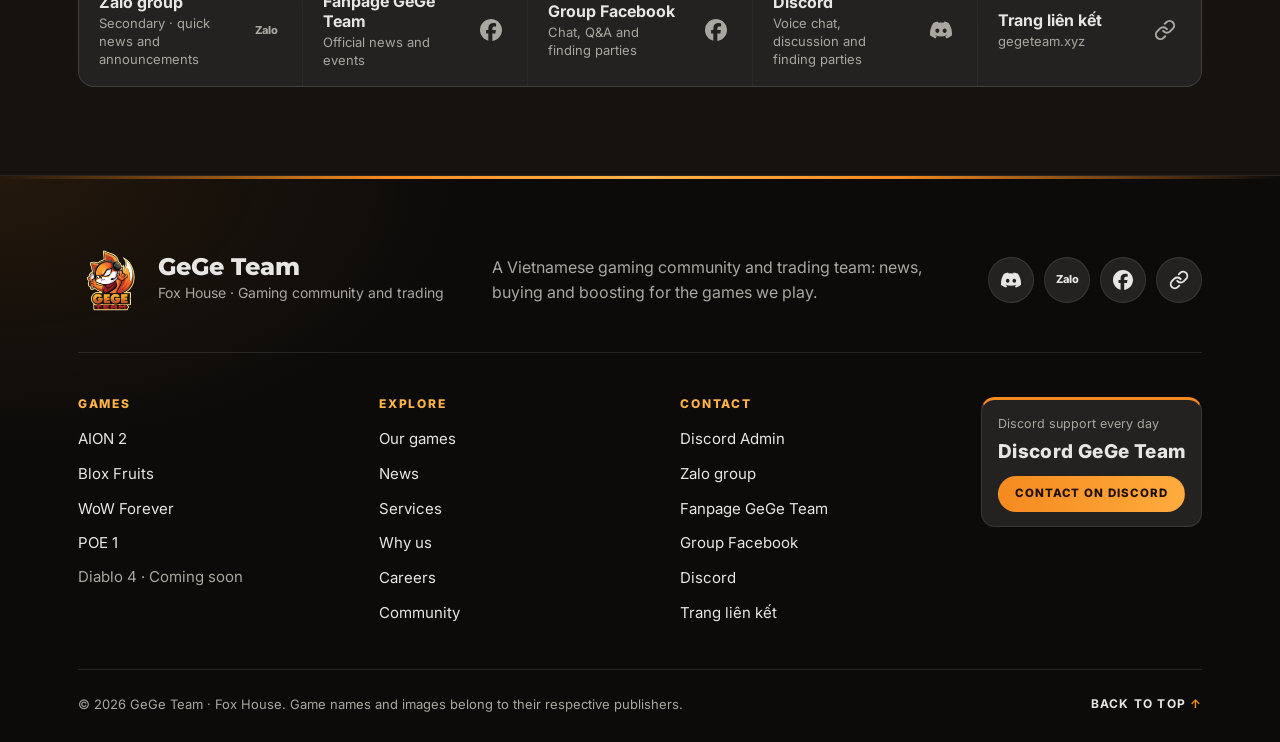
==== commit 71b5b9f4: "Trang chủ v69: gộp dịch vụ vào khối Trò chơi, thẻ game có nhãn + nút Xem dịch vụ, tuyển dụng, số liệ" ====
--- a/index.html
+++ b/index.html
@@ -14,7 +14,7 @@
   <link rel="preconnect" href="https://fonts.gstatic.com" crossorigin>
   <link href="https://fonts.googleapis.com/css2?family=Inter:wght@400;500;600;700;800&family=Montserrat:wght@700;800;900&display=swap" rel="stylesheet">
   <meta name="theme-color" content="#131211">
-  <link rel="stylesheet" href="css/styles.css?v=56">
+  <link rel="stylesheet" href="css/styles.css?v=69">
 </head>
 <body>
   <a class="skip" href="#games" data-i18n="skip">Đến danh mục game</a>
@@ -29,6 +29,7 @@
         <a href="#games" data-i18n="navGames">Game của chúng tôi</a>
         <a href="#news" data-i18n="navNews">Tin tức</a>
         <a href="#about" data-i18n="navAbout">Dịch vụ</a>
+        <a href="#recruit" data-i18n="navRecruit">Tuyển dụng</a>
         <a href="#community" data-i18n="navCommunity">Cộng đồng</a>
       </nav>
       <div class="menu-wrap">
@@ -71,6 +72,7 @@
           <h2 id="games-title" data-i18n="gamesTitle">Trò chơi của chúng tôi</h2>
           
         </div>
+        <p class="games-lead" data-i18n="gamesLead">Mỗi thẻ game là một trang dịch vụ — bấm vào thẻ để xem bảng giá thu mua, booster và tin tức của game đó.</p>
         <div class="filters">
           <label class="search">
             <span class="sr-only" data-i18n="menuFind">Tìm game</span>
@@ -85,6 +87,61 @@
         <button class="arrow arrow-next" id="games-next" type="button" aria-label="Game sau" data-i18n-aria="nextGame">›</button>
       </div>
       <div class="wrap"><p class="empty" id="game-empty" hidden data-i18n="gameEmpty">Không có game phù hợp. Thử từ khóa khác hoặc chọn "Tất cả".</p></div>
+      <div class="wrap svc-in-games" id="about">
+        <div class="head-row"><h2 id="about-title" data-i18n="aboutTitle">Dịch vụ của Nhà Cáo</h2></div>
+        <p class="services-lead" data-i18n="servicesLead">Thu mua và booster — hai mảng dịch vụ cốt lõi của Nhà Cáo, phục vụ anh em mỗi ngày.</p>
+        <div class="svc-list" id="svc-list"></div>
+      </div>
+    </section>
+
+    <div class="flow">
+    <section class="why" id="why" aria-labelledby="why-title">
+      <div class="wrap">
+        <div class="why-stats">
+          <div class="why-stat"><strong>43.8k</strong><span data-i18n="whyS1">Đơn hàng hoàn tất</span></div>
+          <div class="why-stat"><strong>100%</strong><span data-i18n="whyS2">Đánh giá tốt (G2G)</span></div>
+          <div class="why-stat"><strong>99.914%</strong><span data-i18n="whyS3">Khách hàng hài lòng (G2G)</span></div>
+          <div class="why-stat"><strong>24/7</strong><span data-i18n="whyS4">Hỗ trợ mỗi ngày</span></div>
+        </div>
+        <div class="why-statement">
+          <div>
+            <p class="why-eyebrow" data-i18n="whyLead">Tiến độ của bạn. Ưu tiên của chúng tôi.</p>
+            <h2 id="why-title" data-i18n="whyTitle">Tại sao chọn GeGeTeam?</h2>
+            <p class="why-story" data-i18n="whyStory1">Nhà Cáo quy tụ anh em game thủ chuyên nghiệp để giúp bạn tận hưởng trọn vẹn tựa game mình yêu. Chúng tôi nói ngôn ngữ của bạn và hiểu rằng game không chỉ là sở thích — đó là đam mê.</p>
+            <p class="why-story" data-i18n="whyStory2">Mỗi cột mốc bạn đạt được trong game cũng là lý do chúng tôi lớn lên. GeGeTeam ở đây để giúp bạn đi xa hơn, nhanh hơn và an toàn hơn.</p>
+            <p class="why-story why-note-inline" data-i18n="whyNote">Hỗ trợ tận tình kể cả khi bạn chưa mua hàng · Dịch vụ chuyên nghiệp, đúng như mô tả.</p>
+          </div>
+          <div class="why-giant">
+            <strong>100%</strong>
+            <span class="why-giant-word" data-i18n="whyGiantWord">đánh giá tốt</span>
+            <span class="why-giant-sub" data-i18n="whyGiantSub">trên G2G · 90 ngày qua</span>
+          </div>
+        </div>
+        <div class="why-panel">
+          <div class="why-grid">
+            <article class="why-card">
+              <span class="why-icon" aria-hidden="true"><svg viewBox="0 0 24 24"><path d="M13 2 3 14h9l-1 8 10-12h-9l1-8z"/></svg></span>
+              <h3 data-i18n="why1Title">Giao hàng nhanh, thanh toán ngay</h3>
+              <p data-i18n="why1Text">Dịch vụ nhanh chóng, hiệu quả; thanh toán ngay sau khi hoàn tất thành công.</p>
+            </article>
+            <article class="why-card">
+              <span class="why-icon" aria-hidden="true"><svg viewBox="0 0 24 24"><path d="M12 22s8-3.5 8-10V5l-8-3-8 3v7c0 6.5 8 10 8 10z"/><path d="m9 11.5 2 2 4-4.5"/></svg></span>
+              <h3 data-i18n="why2Title">Ưu tiên an toàn & bảo mật</h3>
+              <p data-i18n="why2Text">An toàn tài khoản và thông tin cá nhân đặt lên hàng đầu; thông tin khu vực, tài khoản được giữ bí mật.</p>
+            </article>
+            <article class="why-card">
+              <span class="why-icon" aria-hidden="true"><svg viewBox="0 0 24 24"><circle cx="12" cy="12" r="9.5"/><path d="M2.5 12h19M12 2.5c2.8 2.6 4.2 5.8 4.2 9.5s-1.4 6.9-4.2 9.5c-2.8-2.6-4.2-5.8-4.2-9.5S9.2 5.1 12 2.5z"/></svg></span>
+              <h3 data-i18n="why3Title">Phục vụ khách hàng toàn cầu</h3>
+              <p data-i18n="why3Text">Dù bạn ở đâu, chúng tôi luôn sẵn sàng hỗ trợ, linh hoạt theo từng khu vực và yêu cầu.</p>
+            </article>
+            <article class="why-card">
+              <span class="why-icon" aria-hidden="true"><svg viewBox="0 0 24 24"><path d="M4 21v-7M4 10V3M12 21v-9M12 8V3M20 21v-5M20 12V3M1 14h6M9 8h6M17 16h6"/></svg></span>
+              <h3 data-i18n="why4Title">Dịch vụ linh hoạt cho mọi nhu cầu</h3>
+              <p data-i18n="why4Text">Từ đơn ngắn hạn đến dài hạn, nhỏ lẻ đến quy mô lớn — luôn có giải pháp hợp nhu cầu và ngân sách.</p>
+            </article>
+          </div>
+        </div>
+      </div>
     </section>
 
     <section class="news-section" id="news" aria-labelledby="news-title">
@@ -100,36 +157,34 @@
       </div>
     </section>
 
-    <section class="about-section" id="about" aria-labelledby="about-title">
-      <div class="wrap">
-        <div class="head-row"><h2 id="about-title" data-i18n="aboutTitle">Chúng tôi làm gì</h2></div>
-        <div class="about-grid">
-          <article>
-            <h3 data-i18n="aboutCommunity">Cộng đồng</h3>
-            <p data-i18n="aboutCommunityText">Nơi anh em cập nhật tin game, trao đổi, thảo luận và cùng chơi qua Zalo, Facebook, Discord.</p>
-            <ul class="about-list" data-list="aboutCommunityList"></ul>
+    <section class="recruit" id="recruit" aria-labelledby="recruit-title">
+      <div class="wrap">
+        <div class="head-row"><h2 id="recruit-title" data-i18n="recruitTitle">Tuyển dụng Nhà Cáo</h2></div>
+        <p class="services-lead" data-i18n="recruitLead">Team đang mở rộng — tìm anh em cùng làm, cùng chơi, cùng kiếm tiền từ game.</p>
+        <div class="rec-grid">
+          <article class="rec-card">
+            <span class="why-icon" aria-hidden="true"><svg viewBox="0 0 24 24"><path d="M13 2 3 14h9l-1 8 10-12h-9l1-8z"/></svg></span>
+            <h3 data-i18n="recruit1Title">Booster (cày thuê)</h3>
+            <p data-i18n="recruit1Text">Nhận đơn cày cấp, dungeon, raid, PvP theo game bạn thạo. Chủ động thời gian, chia sẻ doanh thu rõ ràng.</p>
+            <a class="rec-apply" href="https://discord.gg/t2fPyUPGY" target="_blank" rel="noopener"><span data-i18n="recruitApply">Ứng tuyển</span> →</a>
           </article>
-          <article>
-            <h3 data-i18n="aboutBuy">Thu mua</h3>
-            <p data-i18n="aboutBuyText">Thu mua gold và item trong game, có bảng giá riêng cho từng game.</p>
-            <ul class="about-list" data-list="aboutBuyList"></ul>
+          <article class="rec-card">
+            <span class="why-icon" aria-hidden="true"><svg viewBox="0 0 24 24"><path d="M4 14v-2a8 8 0 0 1 16 0v2"/><rect x="3" y="14" width="4" height="6" rx="1.5"/><rect x="17" y="14" width="4" height="6" rx="1.5"/></svg></span>
+            <h3 data-i18n="recruit2Title">Support & trực đơn</h3>
+            <p data-i18n="recruit2Text">Trực Discord/Zalo, báo giá và chăm sóc khách. Ca linh hoạt, đào tạo từ đầu.</p>
+            <a class="rec-apply" href="https://discord.gg/t2fPyUPGY" target="_blank" rel="noopener"><span data-i18n="recruitApply">Ứng tuyển</span> →</a>
           </article>
-          <article>
-            <h3 data-i18n="aboutBoost">Booster</h3>
-            <p data-i18n="aboutBoostText">Nhận làm đơn theo yêu cầu ở những game có mở dịch vụ, trao đổi trực tiếp với admin.</p>
-            <ul class="about-list" data-list="aboutBoostList"></ul>
-          </article>
-        </div>
-      </div>
-    </section>
-
-    <section class="cta" id="community" aria-labelledby="community-title">
-      <div class="wrap">
-        <h2 id="community-title" data-i18n="communityTitle">Vào team cùng anh em</h2>
-        <p class="lead" data-i18n="communityLead">Tin nhanh, hỏi đáp, tìm đội và hỗ trợ giao dịch. Chọn kênh bạn quen dùng nhất.</p>
+        </div>
+        <p class="rec-note" data-i18n="recruitNote">Ứng tuyển qua Discord admin — phản hồi trong 24 giờ.</p>
+      </div>
+    </section>
+
+    <section class="cta" id="community">
+      <div class="wrap">
         <div class="community-grid" id="community-grid"></div>
       </div>
     </section>
+    </div>
   </main>
 
   <footer class="footer">
@@ -156,6 +211,8 @@
             <li><a href="#games" data-i18n="navGames">Game của chúng tôi</a></li>
             <li><a href="#news" data-i18n="navNews">Tin tức</a></li>
             <li><a href="#about" data-i18n="navAbout">Dịch vụ</a></li>
+            <li><a href="#why" data-i18n="navWhy">Vì sao chọn chúng tôi</a></li>
+            <li><a href="#recruit" data-i18n="navRecruit">Tuyển dụng</a></li>
             <li><a href="#community" data-i18n="navCommunity">Cộng đồng</a></li>
           </ul>
         </nav>
@@ -216,8 +273,8 @@
   </dialog>
 
   <!-- ?v= là số phiên bản: tăng lên mỗi khi sửa data.js/app.js/styles.css để trình duyệt không dùng bản cũ đã lưu -->
-  <script src="js/data.js?v=55"></script>
+  <script src="js/data.js?v=69"></script>
   <script src="js/news-auto.js"></script>
-  <script src="js/app.js?v=56"></script>
+  <script src="js/app.js?v=69"></script>
 </body>
 </html>
--- a/css/styles.css
+++ b/css/styles.css
@@ -422,15 +422,6 @@
 .hero-slide.is-active .hero-copy > *:nth-child(4) { animation-delay: .46s; }
 @keyframes copyIn { from { opacity: 0; transform: translateY(26px); } to { opacity: 1; transform: none; } }
 
-.embers { position: absolute; inset: 0; z-index: 1; overflow: hidden; pointer-events: none; }
-.ember { position: absolute; bottom: -12px; border-radius: 50%; background: var(--ember); box-shadow: 0 0 10px 2px rgba(245, 138, 31, .55); opacity: 0; animation: emberRise linear infinite; }
-@keyframes emberRise {
-  0% { transform: translate(0, 0) scale(1); opacity: 0; }
-  8% { opacity: .85; }
-  55% { opacity: .55; }
-  100% { transform: translate(var(--drift, 40px), -120vh) scale(.35); opacity: 0; }
-}
-
 .dot { position: relative; overflow: hidden; }
 .hero.is-auto .dot[aria-pressed="true"]::after { content: ""; position: absolute; inset: 0; width: 0; border-radius: inherit; background: #ffd9a8; animation: dotFill 4.5s linear forwards; }
 .hero:hover .dot::after, .hero:focus-within .dot::after { animation-play-state: paused; }
@@ -499,7 +490,520 @@
 @media (prefers-reduced-motion: reduce) {
   .hero-slide.is-active .hero-img, .hero-slide.is-active .hero-copy > *, .cta-play { animation: none; }
   .hero.is-auto .dot[aria-pressed="true"]::after { animation: none; width: 100%; }
-  .embers { display: none; }
   .reveal { opacity: 1; translate: none; transition: none; }
   .cta-pill::after { display: none; }
 }
+
+/* ============================================================
+   v58 — Dịch vụ lên giữa trang, dải rộng nổi bật; thẻ tinh giản;
+   khối "Why choose GeGeTeam" cuối trang; bỏ tàn lửa hero
+   ============================================================ */
+
+/* ---------- Dịch vụ của Nhà Cáo: dải rộng, nổi bật giữa trang ---------- */
+.about-section {
+  padding: 104px 0 100px;
+  background:
+    radial-gradient(ellipse 72% 62% at 50% 0%, rgba(245, 138, 31, .17), transparent 66%),
+    linear-gradient(180deg, var(--bg-2), #1b1714 55%, var(--bg-2));
+  border-top: 1px solid var(--line);
+  border-bottom: 1px solid var(--line);
+}
+.about-section .wrap { width: min(1440px, 100%); }
+.about-section .head-row { justify-content: center; text-align: center; margin-bottom: 12px; }
+.about-section .head-row h2 { justify-content: center; }
+.services-lead {
+  max-width: 62ch;
+  margin: 0 auto 46px;
+  color: var(--soft);
+  font-size: clamp(15px, 1.5vw, 18px);
+  line-height: 1.6;
+  text-align: center;
+}
+.about-grid { gap: 22px; }
+.about-grid article {
+  display: flex;
+  flex-direction: column;
+  padding: 34px 30px 28px;
+  border-top: 1px solid var(--line);
+}
+/* Vạch cam nhỏ tinh tế thay cho viền dày đầu thẻ */
+.about-grid article::after {
+  content: "";
+  position: absolute;
+  top: -1px;
+  left: 30px;
+  width: 46px;
+  height: 3px;
+  border-radius: 0 0 4px 4px;
+  background: linear-gradient(90deg, var(--orange), var(--orange-bright));
+}
+.about-grid article::before { font-size: 30px; margin-bottom: 10px; }
+.about-grid h3 { font-size: 23px; }
+.about-grid p { margin-bottom: 18px; }
+.about-list { margin-top: auto; }
+
+/* ---------- Why choose GeGeTeam: kiểu Skycoach — panel tuyên ngôn + hàng số liệu + panel trụ cột ---------- */
+.why { padding: 88px 0; background: var(--bg); border-top: 1px solid var(--line); }
+.why-statement {
+  position: relative;
+  display: grid;
+  grid-template-columns: 1.15fr .85fr;
+  gap: clamp(28px, 4vw, 56px);
+  align-items: center;
+  padding: clamp(30px, 5vw, 64px);
+  overflow: hidden;
+  background: linear-gradient(100deg, #181410 38%, #33210f 68%, #b4560f 100%);
+  border: 1px solid var(--line);
+  border-radius: 24px;
+}
+.why-statement::before {
+  content: "";
+  position: absolute;
+  inset: 0;
+  background: radial-gradient(ellipse 60% 80% at 88% 20%, rgba(255, 179, 71, .35), transparent 60%);
+  pointer-events: none;
+}
+.why-statement > * { position: relative; }
+.why-eyebrow {
+  margin-bottom: 14px;
+  color: var(--orange-bright);
+  font-family: var(--font-display);
+  font-size: 12.5px;
+  font-weight: 800;
+  letter-spacing: .16em;
+  text-transform: uppercase;
+}
+.why-statement h2 { margin-bottom: 18px; font-size: clamp(28px, 3.6vw, 46px); font-weight: 800; text-align: left; text-shadow: none; }
+.why-story { max-width: 56ch; color: rgba(243, 241, 237, .82); font-size: 15px; line-height: 1.7; }
+.why-story + .why-story { margin-top: 14px; }
+.why-giant { text-align: center; }
+.why-giant strong {
+  display: block;
+  font-family: var(--font-display);
+  font-size: clamp(84px, 11vw, 180px);
+  font-weight: 900;
+  line-height: .9;
+  letter-spacing: -.04em;
+  font-variant-numeric: tabular-nums;
+  background: linear-gradient(180deg, #fff 25%, rgba(255, 255, 255, .04) 92%);
+  -webkit-background-clip: text;
+  background-clip: text;
+  color: transparent;
+}
+.why-giant-word {
+  position: relative;
+  display: block;
+  margin-top: -.42em;
+  font-family: var(--font-display);
+  font-size: clamp(24px, 3.2vw, 42px);
+  font-weight: 800;
+  color: #fff;
+}
+.why-giant-sub { display: block; margin-top: 8px; color: rgba(255, 255, 255, .68); font-size: clamp(14px, 1.7vw, 21px); font-weight: 600; }
+.why-dashes { display: flex; justify-content: center; gap: 8px; margin-top: 28px; }
+.why-dashes span { width: 26px; height: 3px; border-radius: 2px; background: rgba(255, 255, 255, .32); }
+.why-dashes span:first-child { background: #fff; }
+
+/* Hàng 4 thẻ số liệu */
+.why-stats { display: grid; grid-template-columns: repeat(4, 1fr); gap: 16px; margin: 18px 0; }
+.why-stat {
+  padding: 26px 28px;
+  background: var(--panel);
+  border: 1px solid var(--line);
+  border-radius: 18px;
+  text-align: left;
+  transition: border-color .25s ease;
+}
+.why-stat:hover { border-color: rgba(245, 138, 31, .45); }
+.why-stat strong {
+  display: block;
+  font-family: var(--font-display);
+  font-size: clamp(28px, 3vw, 40px);
+  font-weight: 800;
+  line-height: 1.1;
+  letter-spacing: -.02em;
+  font-variant-numeric: tabular-nums;
+  color: var(--text);
+}
+.why-stat span { display: block; margin-top: 6px; color: var(--soft); font-size: 14px; font-weight: 500; }
+
+/* 4 trụ cột trong một panel liền, ngăn bằng kẻ dọc */
+.why-panel { padding: clamp(24px, 4vw, 44px); background: var(--panel); border: 1px solid var(--line); border-radius: 24px; }
+.why-grid { display: grid; grid-template-columns: repeat(4, 1fr); text-align: left; }
+.why-card { padding: 6px 26px; border-left: 1px solid var(--line); }
+.why-card:first-child { border-left: 0; padding-left: 0; }
+.why-card:last-child { padding-right: 0; }
+.why-icon {
+  display: grid;
+  place-items: center;
+  width: 44px;
+  height: 44px;
+  margin-bottom: 14px;
+  border: 1px solid rgba(245, 138, 31, .45);
+  border-radius: 50%;
+  color: var(--orange-bright);
+  transition: box-shadow .25s ease, background-color .25s ease;
+}
+.why-card:hover .why-icon { background: rgba(245, 138, 31, .12); box-shadow: 0 0 22px rgba(245, 138, 31, .3); }
+.why-icon svg { width: 21px; height: 21px; fill: none; stroke: currentColor; stroke-width: 1.8; stroke-linecap: round; stroke-linejoin: round; }
+.why-card h3 { margin-bottom: 8px; font-size: 16.5px; font-weight: 800; line-height: 1.3; transition: color .2s ease; }
+.why-card:hover h3 { color: var(--orange-bright); }
+.why-card p { color: var(--soft); font-size: 14px; line-height: 1.65; }
+.why-note { margin-top: 26px; color: var(--soft); font-size: 13.5px; text-align: center; }
+
+/* ---------- Cộng đồng: một dải liền khối, ngăn bằng kẻ mảnh ---------- */
+.community-grid {
+  display: flex;
+  flex-wrap: wrap;
+  gap: 1px;
+  background: var(--line);
+  border: 1px solid var(--line);
+  border-radius: var(--radius);
+  overflow: hidden;
+}
+.community-card { flex: 1 1 220px; border: 0; border-radius: 0; background: var(--panel); min-height: 96px; }
+.community-card::before { width: 3px; opacity: 0; transform: none; }
+a.community-card:hover, a.community-card:focus-visible {
+  background: var(--panel-2);
+  border-color: transparent;
+  box-shadow: none;
+  transform: none;
+}
+a.community-card:hover::before, a.community-card:focus-visible::before { opacity: 1; transform: none; }
+.community-icon {
+  opacity: 1;
+  transform: none;
+  background: transparent;
+  border: 1px solid var(--line-strong);
+  color: var(--soft);
+}
+a.community-card:hover .community-icon, a.community-card:focus-visible .community-icon {
+  background: var(--brand);
+  border-color: var(--brand);
+  color: #fff;
+  transform: none;
+}
+
+@media (max-width: 1024px) {
+  .why-statement { grid-template-columns: 1fr; }
+  .why-stats { grid-template-columns: 1fr 1fr; }
+  .why-grid { grid-template-columns: 1fr 1fr; gap: 26px; }
+  .why-card { border-left: 0; padding: 0; }
+  .about-section { padding: 80px 0; }
+}
+@media (max-width: 760px) {
+  .about-section { padding: 60px 0; }
+  .services-lead { margin-bottom: 30px; }
+  .about-grid article { padding: 26px 22px 22px; }
+  .about-grid article::after { left: 22px; }
+  .why { padding: 60px 0; }
+  .why-stats { gap: 12px; margin: 14px 0; }
+  .why-stat { padding: 18px 20px; }
+  .why-stat strong { font-size: 26px; }
+  .why-grid { grid-template-columns: 1fr; gap: 22px; }
+  .why-note { margin-top: 22px; }
+}
+@media (prefers-reduced-motion: reduce) {
+  .why-card, .why-stat, .about-grid article { transition: none; }
+  .why-card:hover, .about-grid article:hover { transform: none; }
+}
+
+/* ============================================================
+   v63 — Quy tắc khối: mọi tiêu đề nằm ĐẦU khối, căn trái, kèm
+   huy hiệu cáo + vạch cam; nền liền mạch một dải (.flow) từ
+   Dịch vụ tới hết Cộng đồng; Dịch vụ dạng accordion bấm mở
+   ============================================================ */
+.flow {
+  background:
+    radial-gradient(ellipse 85% 34% at 50% 0%, rgba(245, 138, 31, .10), transparent 62%),
+    linear-gradient(180deg, #1b1613 0%, #131211 16%, #131211 84%, #17120e 100%);
+}
+.flow > section { padding: 88px 0; background: none; border-top: 0; border-bottom: 0; }
+.flow .head-row { justify-content: flex-start; text-align: left; }
+.flow .head-row h2 { justify-content: flex-start; }
+.services-lead { margin: 0 0 36px; text-align: left; }
+.cta { text-align: left; }
+.cta .lead { margin: 14px 0 0; }
+.community-grid { margin-top: 36px; }
+
+/* ---------- Dịch vụ: accordion mở ra chọn đích đến ---------- */
+.svc-list { display: grid; gap: 14px; }
+.svc-item { background: var(--panel); border: 1px solid var(--line); border-radius: var(--radius); overflow: hidden; transition: border-color .25s ease; }
+.svc-item.is-open { border-color: rgba(245, 138, 31, .45); }
+.svc-head { display: flex; align-items: center; gap: 20px; width: 100%; padding: 22px 26px; background: none; border: 0; color: var(--text); text-align: left; cursor: pointer; }
+.svc-head:hover .svc-titles strong { color: var(--orange-bright); }
+.svc-num {
+  flex: none;
+  min-width: 44px;
+  font-family: var(--font-display);
+  font-size: 26px;
+  font-weight: 900;
+  letter-spacing: -.02em;
+  background: linear-gradient(180deg, #ffb347, #f58a1f);
+  -webkit-background-clip: text;
+  background-clip: text;
+  color: transparent;
+}
+.svc-titles { flex: 1; display: flex; flex-direction: column; gap: 4px; min-width: 0; }
+.svc-titles strong { font-family: var(--font-display); font-size: 20px; font-weight: 800; line-height: 1.2; transition: color .18s ease; }
+.svc-titles small { color: var(--soft); font-size: 13.5px; line-height: 1.5; }
+.svc-chevron {
+  flex: none;
+  display: grid;
+  place-items: center;
+  width: 34px;
+  height: 34px;
+  border: 1px solid var(--line-strong);
+  border-radius: 50%;
+  color: var(--orange-bright);
+  transition: transform .3s ease, background-color .3s ease;
+}
+.svc-item.is-open .svc-chevron { transform: rotate(180deg); background: rgba(245, 138, 31, .14); }
+.svc-body { border-top: 1px solid var(--line); padding: 12px 26px 20px; animation: svcIn .3s ease; }
+@keyframes svcIn { from { opacity: 0; transform: translateY(-6px); } to { opacity: 1; transform: none; } }
+.svc-links { display: grid; gap: 6px; padding: 0; list-style: none; }
+.svc-links a { display: flex; align-items: center; gap: 12px; padding: 12px 14px; border-radius: 10px; color: var(--text); text-decoration: none; transition: background-color .18s ease; }
+.svc-links a:hover { background: rgba(245, 138, 31, .09); }
+.svc-link-name { font-weight: 700; font-size: 15px; }
+.svc-link-tag { margin-left: auto; color: var(--orange-bright); font-size: 11.5px; font-weight: 800; letter-spacing: .08em; text-transform: uppercase; }
+.svc-arrow { color: var(--soft); transition: transform .18s ease, color .18s ease; }
+.svc-links a:hover .svc-arrow { transform: translateX(4px); color: var(--orange-bright); }
+
+@media (max-width: 760px) {
+  .flow > section { padding: 60px 0; }
+  .svc-head { padding: 18px; gap: 14px; }
+  .svc-num { min-width: 34px; font-size: 22px; }
+  .svc-titles strong { font-size: 17px; }
+  .svc-body { padding: 10px 14px 16px; }
+  .svc-link-tag { display: none; }
+}
+@media (prefers-reduced-motion: reduce) {
+  .svc-body { animation: none; }
+  .svc-chevron, .svc-arrow { transition: none; }
+}
+
+/* ============================================================
+   v64 — Hover thẻ: BỎ viền phát sáng; tin tức nổi khối phóng to
+   kiểu thẻ boosting trang game; nhuộm màu đặc trưng từng game
+   (--card-brand sinh từ data.js)
+   ============================================================ */
+.game-card:hover, .game-card:focus-visible { box-shadow: 0 26px 60px rgba(0, 0, 0, .6); }
+.game-card:hover::before, .game-card:focus-visible::before { border-color: var(--card-brand, rgba(255, 255, 255, .38)); box-shadow: none; }
+
+.feature { border-radius: var(--radius); transition: transform .28s cubic-bezier(.2, .7, .2, 1), box-shadow .28s ease; }
+.feature:hover { transform: translateY(-6px) scale(1.03); box-shadow: 0 22px 44px rgba(0, 0, 0, .55); }
+.feature:hover .feature-art { border-color: var(--card-brand, var(--line-strong)); box-shadow: none; }
+
+.side { transition: background-color .2s ease, border-color .2s ease, transform .28s cubic-bezier(.2, .7, .2, 1), box-shadow .28s ease; }
+.side:hover {
+  translate: none;
+  transform: translateY(-4px) scale(1.02);
+  border-color: var(--card-brand, var(--line-strong));
+  background: color-mix(in srgb, var(--card-brand, #ffffff) 7%, var(--panel-2));
+  box-shadow: 0 16px 36px rgba(0, 0, 0, .5);
+}
+
+.why-stat:hover { border-color: var(--line-strong); }
+.why-card:hover .why-icon { box-shadow: none; }
+
+@media (prefers-reduced-motion: reduce) {
+  .feature, .side { transition: none; }
+  .feature:hover, .side:hover { transform: none; }
+}
+
+/* ============================================================
+   v65 — Dịch vụ: 2 thẻ lớn Thu mua / Booster (bỏ Cộng đồng);
+   Hover toàn trang: KHÔNG sáng viền — ô thông tin/chữ nhuộm
+   xám để báo vị trí chuột, viền giữ trung tính
+   ============================================================ */
+.svc-list { display: grid; grid-template-columns: 1fr 1fr; gap: 20px; }
+.svc-card {
+  display: flex;
+  flex-direction: column;
+  background: var(--panel);
+  border: 1px solid var(--line);
+  border-radius: 20px;
+  overflow: hidden;
+  transition: transform .25s cubic-bezier(.2, .7, .2, 1), border-color .25s ease, box-shadow .25s ease;
+}
+.svc-card:hover { transform: translateY(-4px); border-color: var(--line-strong); box-shadow: 0 18px 40px rgba(0, 0, 0, .45); }
+.svc-card-head { display: flex; align-items: flex-start; gap: 16px; padding: 26px 26px 18px; }
+.svc-card .svc-num { font-size: 30px; min-width: 44px; }
+.svc-card .svc-titles strong { font-size: 22px; }
+.svc-card .svc-links { flex: 1; padding: 10px 14px 14px; border-top: 1px solid var(--line); }
+.svc-cta {
+  display: flex;
+  align-items: center;
+  justify-content: center;
+  gap: 10px;
+  margin: 0 14px 14px;
+  padding: 13px 18px;
+  background: linear-gradient(92deg, #f58a1f, #ffab3d);
+  border-radius: 12px;
+  color: var(--on-orange);
+  font-family: var(--font-display);
+  font-size: 13px;
+  font-weight: 800;
+  letter-spacing: .06em;
+  text-transform: uppercase;
+  text-decoration: none;
+  transition: filter .2s ease, transform .2s ease;
+}
+.svc-cta:hover { filter: brightness(1.08); transform: translateY(-1px); }
+.svc-cta .svc-arrow { color: var(--on-orange); }
+
+/* Hover báo bằng nền xám, không sáng viền */
+.game-card:hover::before, .game-card:focus-visible::before { border-color: rgba(255, 255, 255, .14); box-shadow: none; }
+.game-card:hover .game-body p, .game-card:focus-visible .game-body p { background: rgba(255, 255, 255, .16); }
+.side:hover { border-color: var(--line-strong); background: rgba(255, 255, 255, .07); }
+.feature:hover .feature-art { border-color: var(--line-strong); }
+.svc-links a:hover { background: rgba(255, 255, 255, .07); }
+.svc-links a:hover .svc-arrow { color: var(--text); }
+
+@media (max-width: 760px) {
+  .svc-list { grid-template-columns: 1fr; }
+  .svc-card-head { padding: 22px 20px 14px; }
+}
+
+/* ============================================================
+   v66 — Why: bỏ khung ô số liệu & khung panel trụ cột để lộ chữ;
+   bỏ 5 gạch dưới số khổng lồ; câu chốt đưa vào panel tuyên ngôn
+   ============================================================ */
+.why-stats { gap: 0; margin: 30px 0 40px; }
+.why-stat { position: relative; background: none; border: 0; border-radius: 0; padding: 8px 30px; }
+.why-stat:first-child { padding-left: 0; }
+.why-stat + .why-stat::before {
+  content: "";
+  position: absolute;
+  left: 0;
+  top: 10%;
+  bottom: 10%;
+  width: 1px;
+  background: var(--line);
+}
+.why-stat:hover { border-color: transparent; }
+.why-stat strong { font-size: clamp(30px, 3.4vw, 46px); }
+.why-stat span { font-size: 13.5px; }
+.why-panel { background: none; border: 0; padding: 6px 0 0; }
+.why-note-inline { margin-top: 18px; color: rgba(243, 241, 237, .62); font-size: 13.5px; }
+@media (max-width: 1024px) {
+  .why-stat { padding: 8px 22px; }
+}
+@media (max-width: 760px) {
+  .why-stats { grid-template-columns: 1fr 1fr; gap: 18px 0; margin: 24px 0 30px; }
+  .why-stat { padding: 0 14px; }
+  .why-stat:first-child { padding-left: 14px; }
+  .why-stat + .why-stat::before { display: none; }
+  .why-stat:nth-child(3) { padding-left: 14px; }
+  .why-stat:nth-child(even)::before { display: block; }
+}
+
+/* ============================================================
+   v67 — Bỏ gạch sáng kế tiêu đề; topbar cuộn = đen đặc, không
+   viền sáng; chữ khối Why to rõ hơn; dịch vụ thêm thông tin;
+   khối Tuyển dụng trước cộng đồng
+   ============================================================ */
+.head-row h2::after { display: none; }
+
+.topbar.is-scrolled::before {
+  background: #0a0908;
+  -webkit-backdrop-filter: none;
+  backdrop-filter: none;
+  border-bottom-color: transparent;
+  box-shadow: 0 10px 26px rgba(0, 0, 0, .55);
+}
+
+/* Typography khối Why: tăng cỡ chữ nội dung cho dễ đọc */
+.why-eyebrow { font-size: 13px; }
+.why-story { font-size: 16px; line-height: 1.7; }
+.why-note-inline { font-size: 14px; }
+.why-giant-sub { font-size: clamp(15px, 1.8vw, 22px); }
+.why-stat span { font-size: 14px; }
+.why-card h3 { font-size: 18px; }
+.why-card p { font-size: 15px; line-height: 1.65; }
+
+/* Dịch vụ: dòng meta nổi bật + chi tiết từng game trong hàng */
+.svc-card-meta {
+  margin: -6px 0 0;
+  padding: 0 26px 14px;
+  color: var(--orange-bright);
+  font-size: 12.5px;
+  font-weight: 700;
+  letter-spacing: .05em;
+}
+.svc-link-text { display: flex; flex-direction: column; gap: 2px; min-width: 0; }
+.svc-link-text strong { font-size: 15px; font-weight: 700; }
+.svc-link-text small { color: var(--soft); font-size: 12.5px; line-height: 1.4; }
+
+/* Tuyển dụng: hai cột mở, kẻ mảnh, không khung */
+.rec-grid { display: grid; grid-template-columns: 1fr 1fr; }
+.rec-card { padding: 6px 30px; border-left: 1px solid var(--line); }
+.rec-card:first-child { border-left: 0; padding-left: 0; }
+.rec-card h3 { margin: 0 0 8px; font-size: 18px; font-weight: 800; }
+.rec-card p { max-width: 46ch; color: var(--soft); font-size: 15px; line-height: 1.65; }
+.rec-apply {
+  display: inline-flex;
+  align-items: center;
+  gap: 8px;
+  margin-top: 14px;
+  color: var(--orange-bright);
+  font-family: var(--font-display);
+  font-size: 13px;
+  font-weight: 800;
+  letter-spacing: .08em;
+  text-transform: uppercase;
+  text-decoration: none;
+  transition: color .18s ease;
+}
+.rec-apply:hover { color: #ffc069; }
+.rec-note { margin-top: 28px; color: var(--soft); font-size: 13.5px; }
+
+@media (max-width: 760px) {
+  .svc-card-meta { padding: 0 20px 12px; }
+  .rec-grid { grid-template-columns: 1fr; }
+  .rec-card { border-left: 0; padding: 0; }
+  .rec-card + .rec-card { margin-top: 26px; padding-top: 26px; border-top: 1px solid var(--line); }
+}
+
+/* ============================================================
+   v68 — Game + Dịch vụ gộp một khối liền nền; số liệu Why nằm
+   TRÊN panel; cộng đồng chỉ còn dải kênh
+   ============================================================ */
+.games-section { padding-bottom: 0; }
+.svc-in-games { padding: 26px 0 92px; }
+.svc-in-games .head-row { margin-bottom: 12px; }
+.svc-in-games .services-lead { margin-bottom: 34px; }
+.why-stats { margin: 0 0 30px; }
+.cta { padding: 72px 0 84px; }
+.cta .community-grid { margin-top: 0; }
+@media (max-width: 760px) {
+  .svc-in-games { padding: 10px 0 60px; }
+  .why-stats { margin: 0 0 24px; }
+  .cta { padding: 56px 0 60px; }
+}
+
+/* v69 — thẻ game có nhãn dịch vụ + nút "Xem dịch vụ" để người chơi biết bấm đâu */
+.game-body .tags { order: 4; margin-top: 10px; }
+.tag-svc { padding: 3px 10px; background: rgba(245, 138, 31, .18); border: 1px solid rgba(245, 138, 31, .45); border-radius: 999px; color: var(--orange-bright); font-size: 11px; font-weight: 800; letter-spacing: .06em; text-transform: uppercase; }
+.game-cta {
+  order: 5;
+  display: inline-flex;
+  align-items: center;
+  justify-content: center;
+  gap: 10px;
+  margin: 14px auto 0;
+  padding: 9px 18px;
+  background: var(--orange);
+  border-radius: 999px;
+  color: var(--on-orange);
+  font-family: var(--font-display);
+  font-size: 12px;
+  font-weight: 800;
+  letter-spacing: .08em;
+  text-transform: uppercase;
+  box-shadow: 0 8px 20px rgba(0, 0, 0, .4);
+  transition: transform .2s ease, filter .2s ease;
+}
+.game-card:hover .game-cta { transform: translateY(-1px); filter: brightness(1.08); }
+.game-cta.is-soon { background: rgba(255, 255, 255, .14); color: var(--text); box-shadow: none; }
+.games-lead { margin: -20px 0 28px; color: var(--soft); font-size: 15px; line-height: 1.6; max-width: 62ch; }
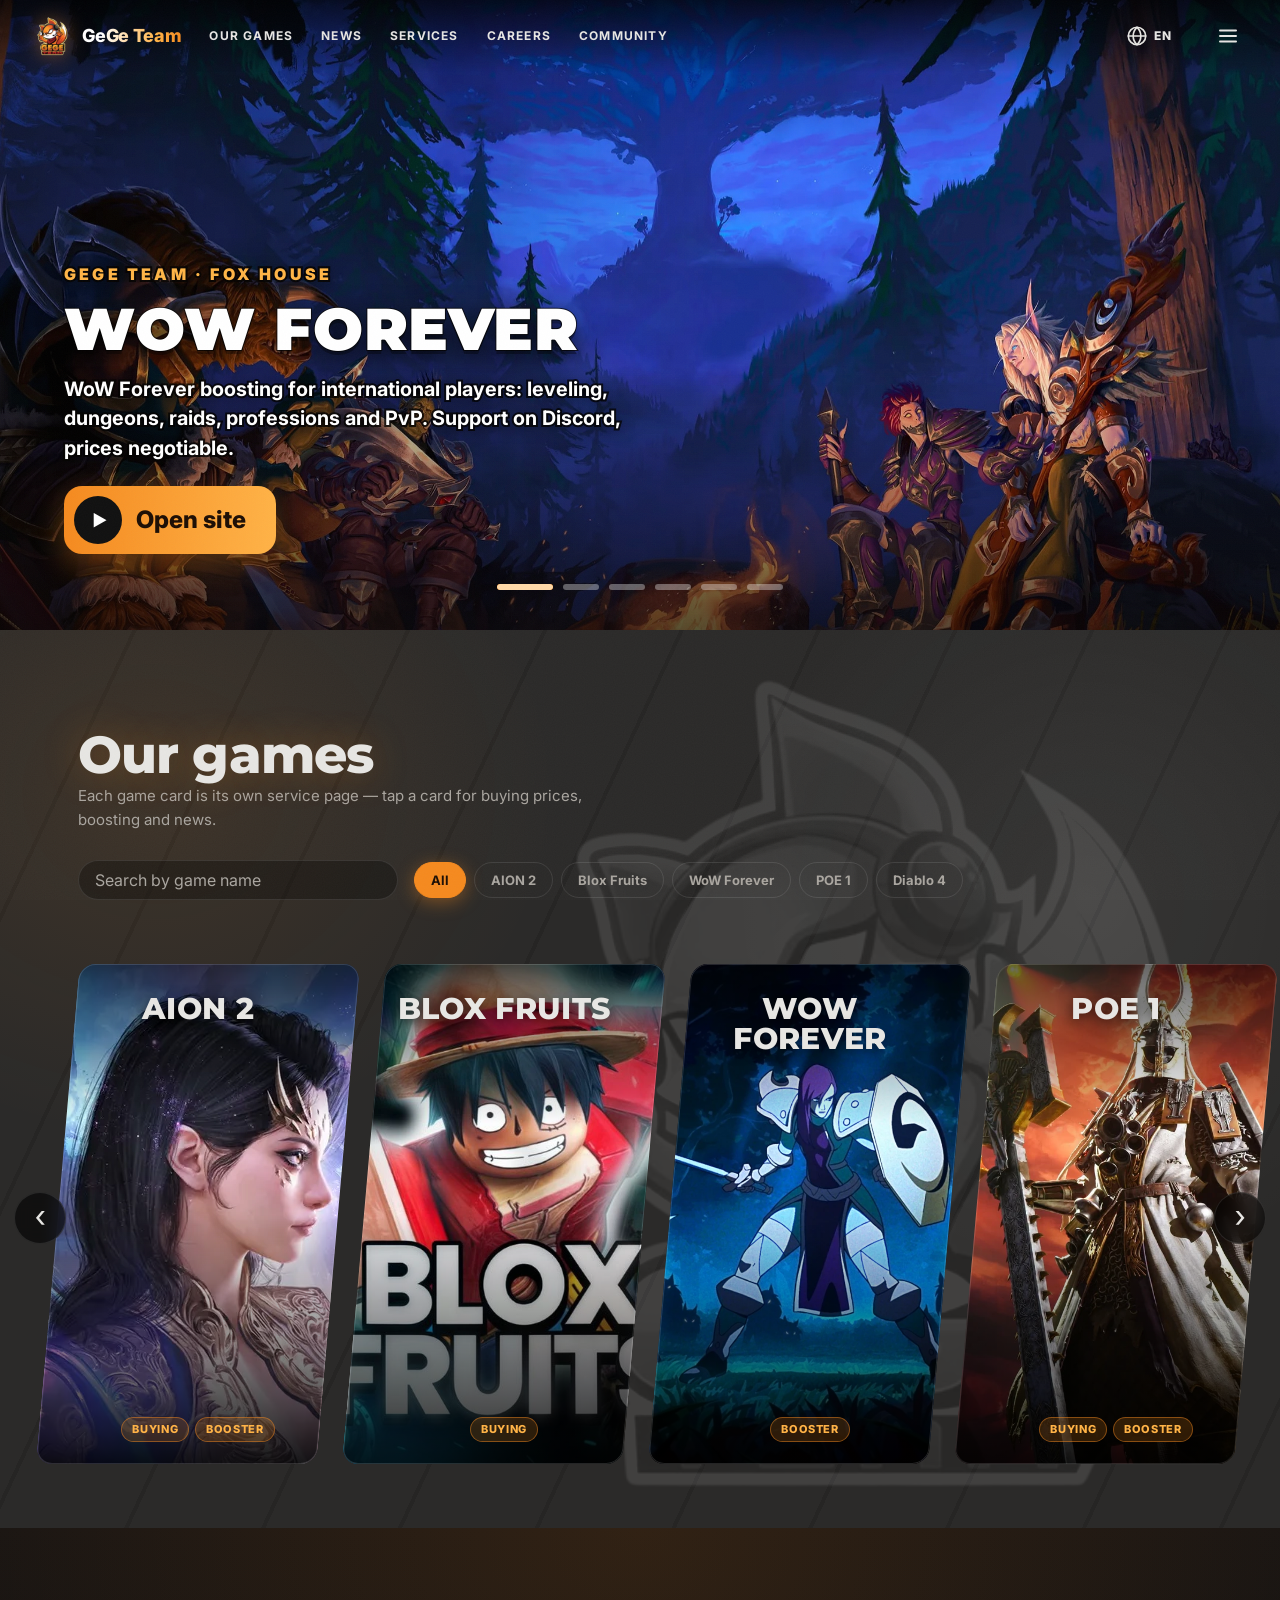
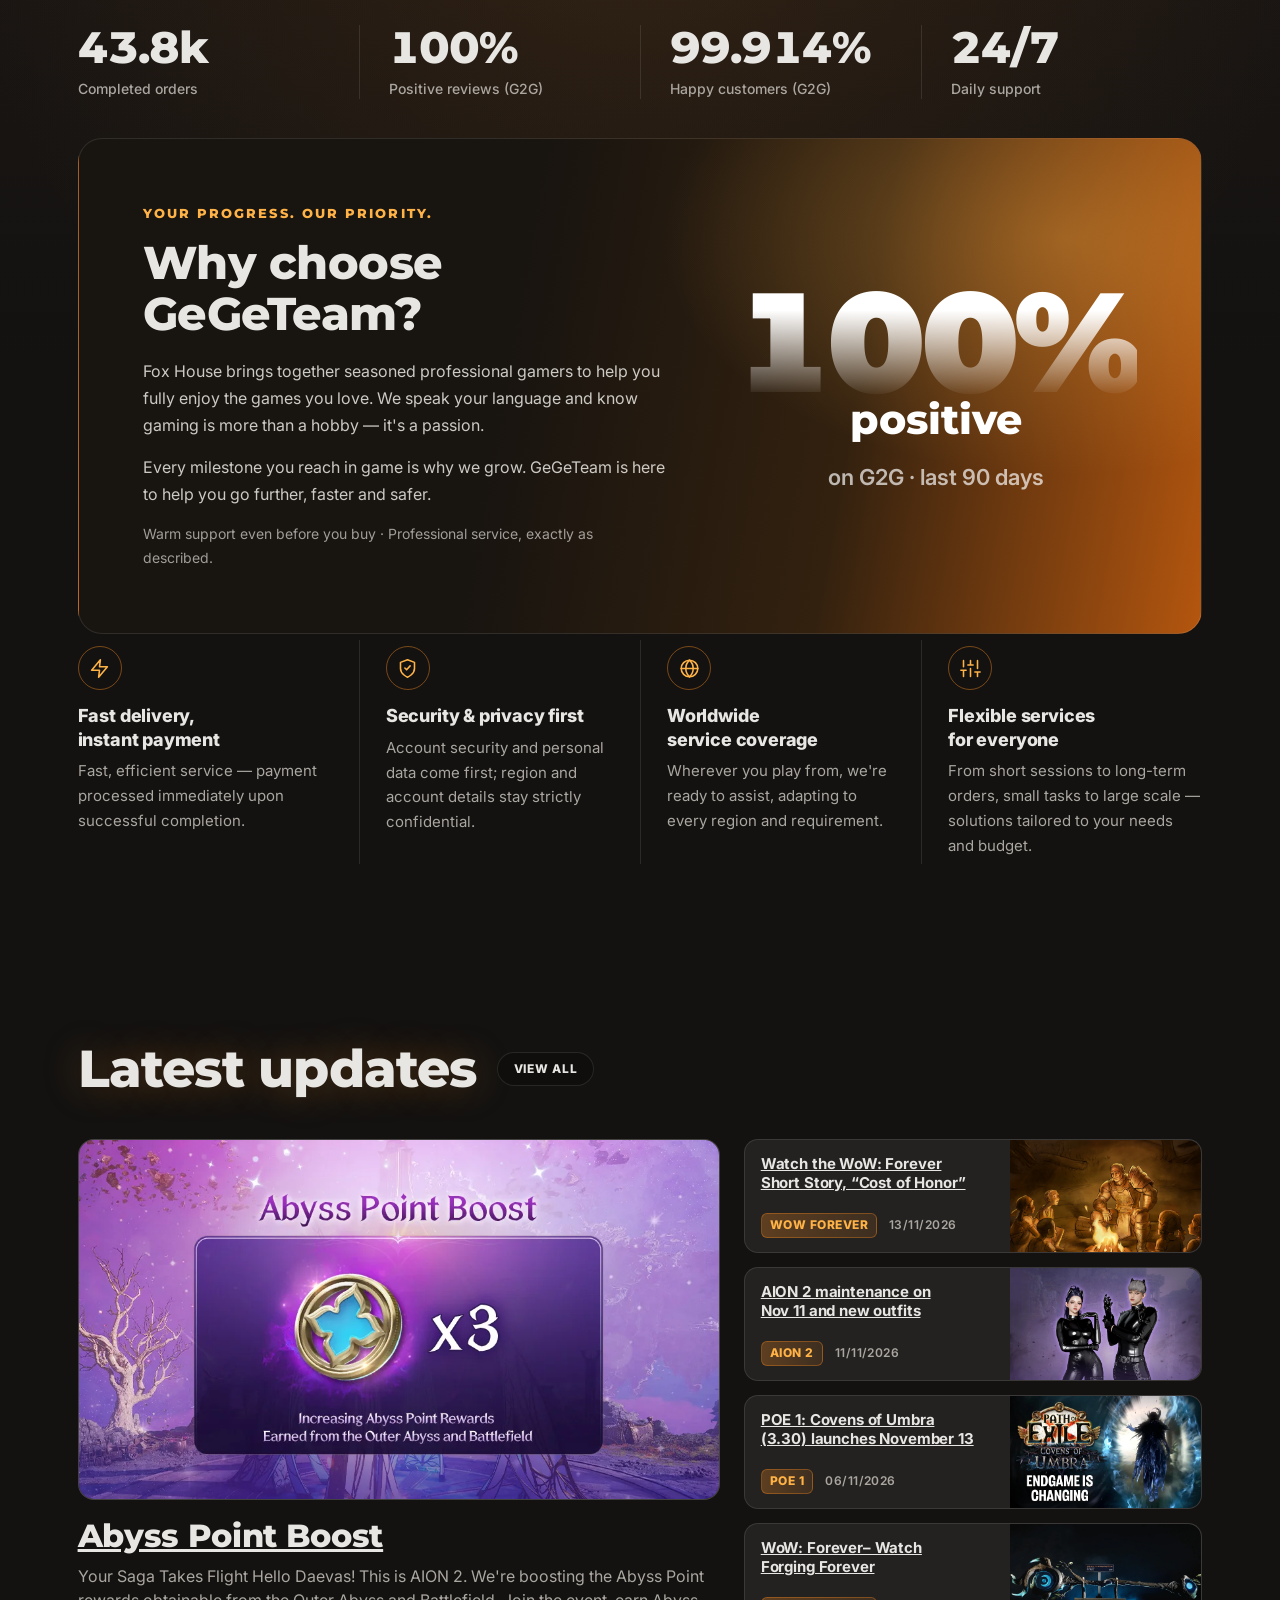
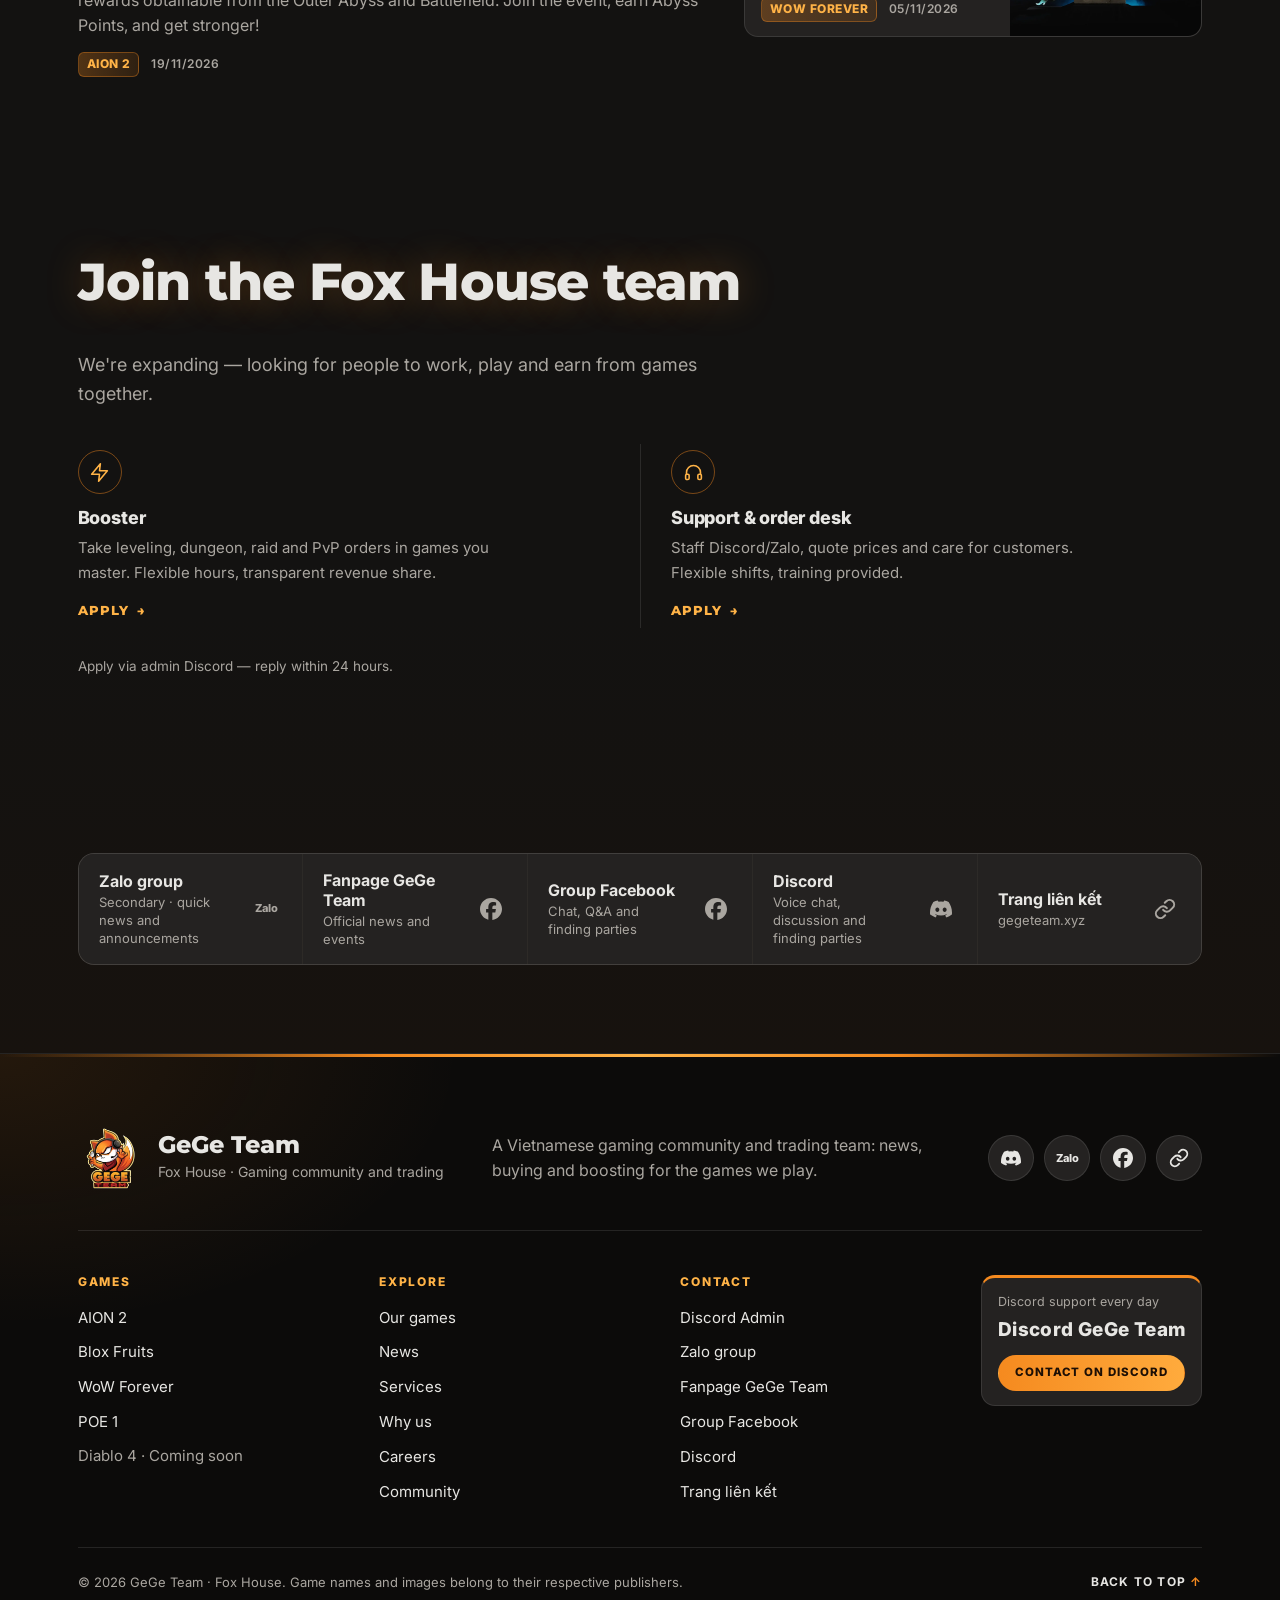
==== commit d7f5ee2e: "Trang chủ v70: bỏ khối dịch vụ riêng, nhãn Thu mua/Booster trên thẻ game là liên kết tới mục tương ứ" ====
--- a/index.html
+++ b/index.html
@@ -14,7 +14,7 @@
   <link rel="preconnect" href="https://fonts.gstatic.com" crossorigin>
   <link href="https://fonts.googleapis.com/css2?family=Inter:wght@400;500;600;700;800&family=Montserrat:wght@700;800;900&display=swap" rel="stylesheet">
   <meta name="theme-color" content="#131211">
-  <link rel="stylesheet" href="css/styles.css?v=69">
+  <link rel="stylesheet" href="css/styles.css?v=70">
 </head>
 <body>
   <a class="skip" href="#games" data-i18n="skip">Đến danh mục game</a>
@@ -87,11 +87,6 @@
         <button class="arrow arrow-next" id="games-next" type="button" aria-label="Game sau" data-i18n-aria="nextGame">›</button>
       </div>
       <div class="wrap"><p class="empty" id="game-empty" hidden data-i18n="gameEmpty">Không có game phù hợp. Thử từ khóa khác hoặc chọn "Tất cả".</p></div>
-      <div class="wrap svc-in-games" id="about">
-        <div class="head-row"><h2 id="about-title" data-i18n="aboutTitle">Dịch vụ của Nhà Cáo</h2></div>
-        <p class="services-lead" data-i18n="servicesLead">Thu mua và booster — hai mảng dịch vụ cốt lõi của Nhà Cáo, phục vụ anh em mỗi ngày.</p>
-        <div class="svc-list" id="svc-list"></div>
-      </div>
     </section>
 
     <div class="flow">
@@ -273,8 +268,8 @@
   </dialog>
 
   <!-- ?v= là số phiên bản: tăng lên mỗi khi sửa data.js/app.js/styles.css để trình duyệt không dùng bản cũ đã lưu -->
-  <script src="js/data.js?v=69"></script>
+  <script src="js/data.js?v=70"></script>
   <script src="js/news-auto.js"></script>
-  <script src="js/app.js?v=69"></script>
+  <script src="js/app.js?v=70"></script>
 </body>
 </html>
--- a/css/styles.css
+++ b/css/styles.css
@@ -1007,3 +1007,9 @@
 .game-card:hover .game-cta { transform: translateY(-1px); filter: brightness(1.08); }
 .game-cta.is-soon { background: rgba(255, 255, 255, .14); color: var(--text); box-shadow: none; }
 .games-lead { margin: -20px 0 28px; color: var(--soft); font-size: 15px; line-height: 1.6; max-width: 62ch; }
+
+/* v70 — bỏ logo trước tiêu đề; nhãn Thu mua/Booster trên thẻ game là liên kết */
+.head-row h2::before { display: none; }
+.head-row h2 { gap: 0; }
+a.tag-svc { text-decoration: none; transition: background-color .18s ease, border-color .18s ease, color .18s ease; }
+a.tag-svc:hover { background: var(--orange); border-color: var(--orange); color: var(--on-orange); }
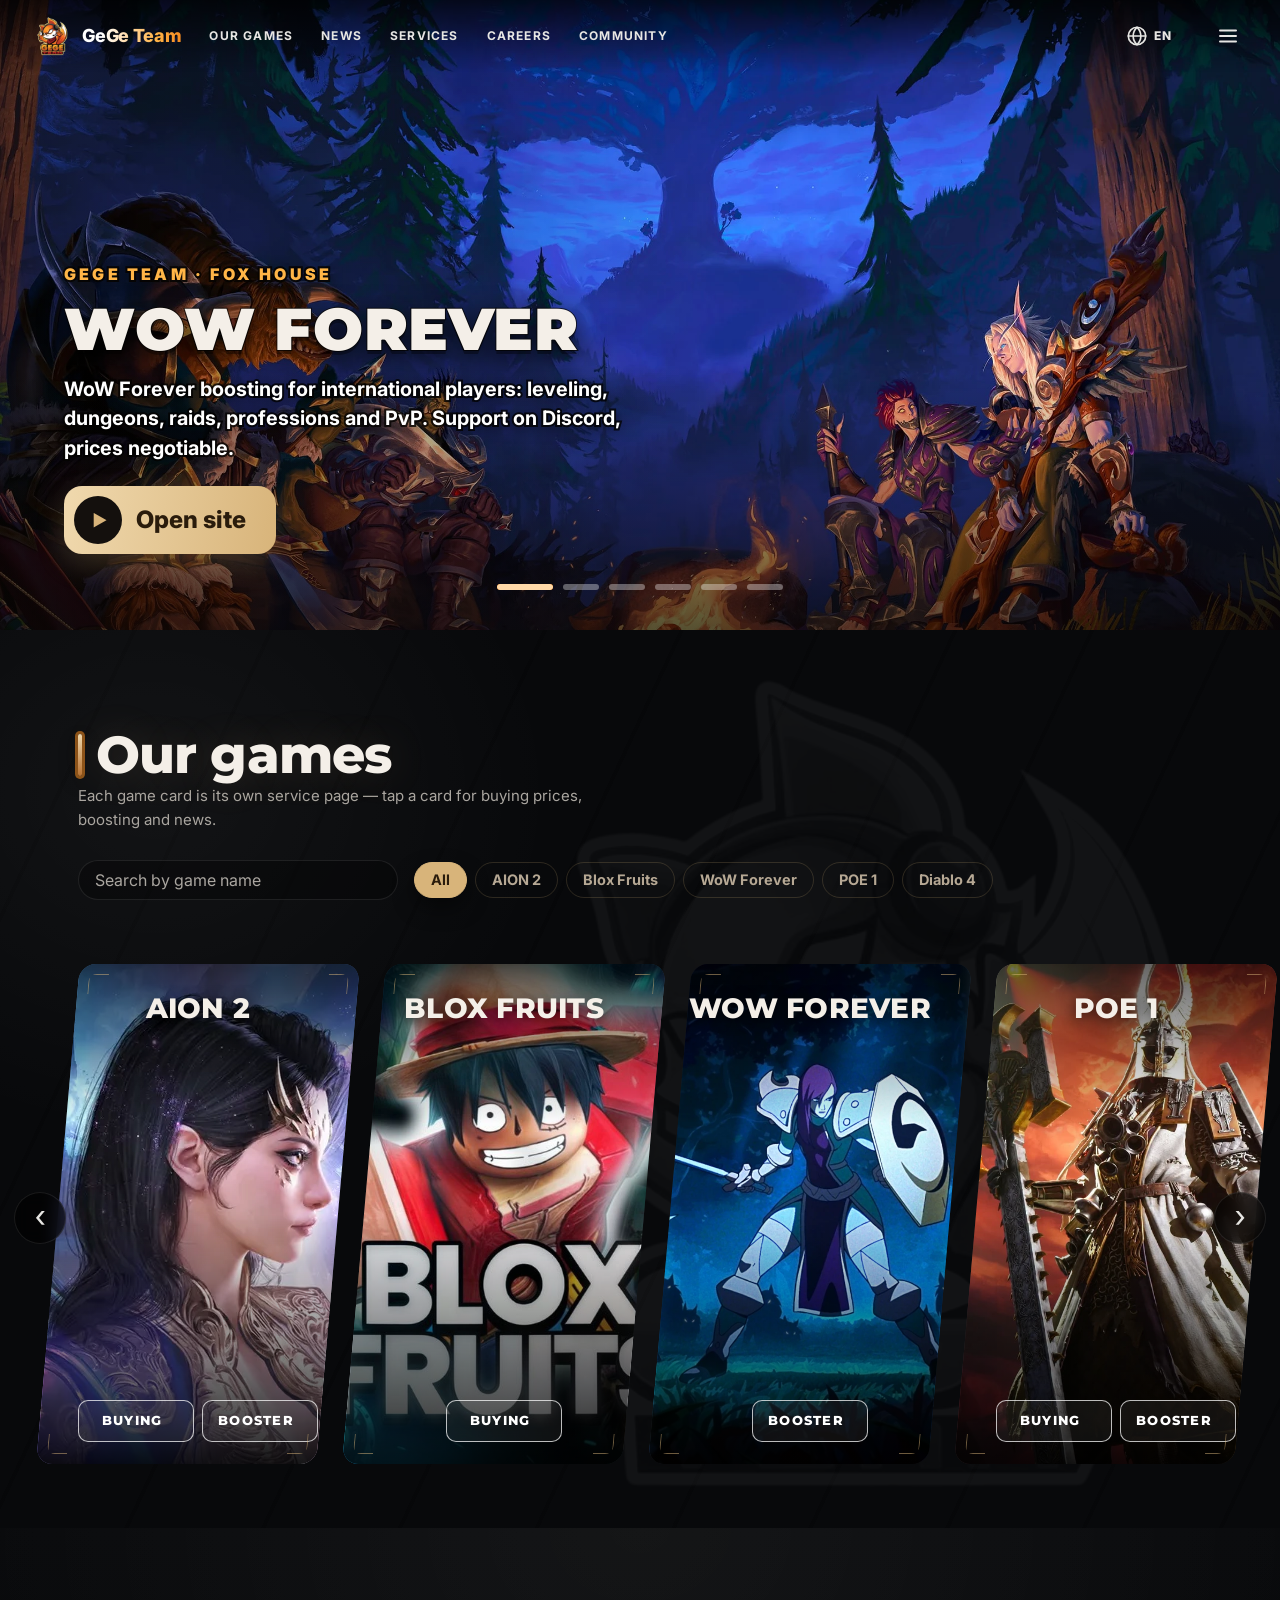
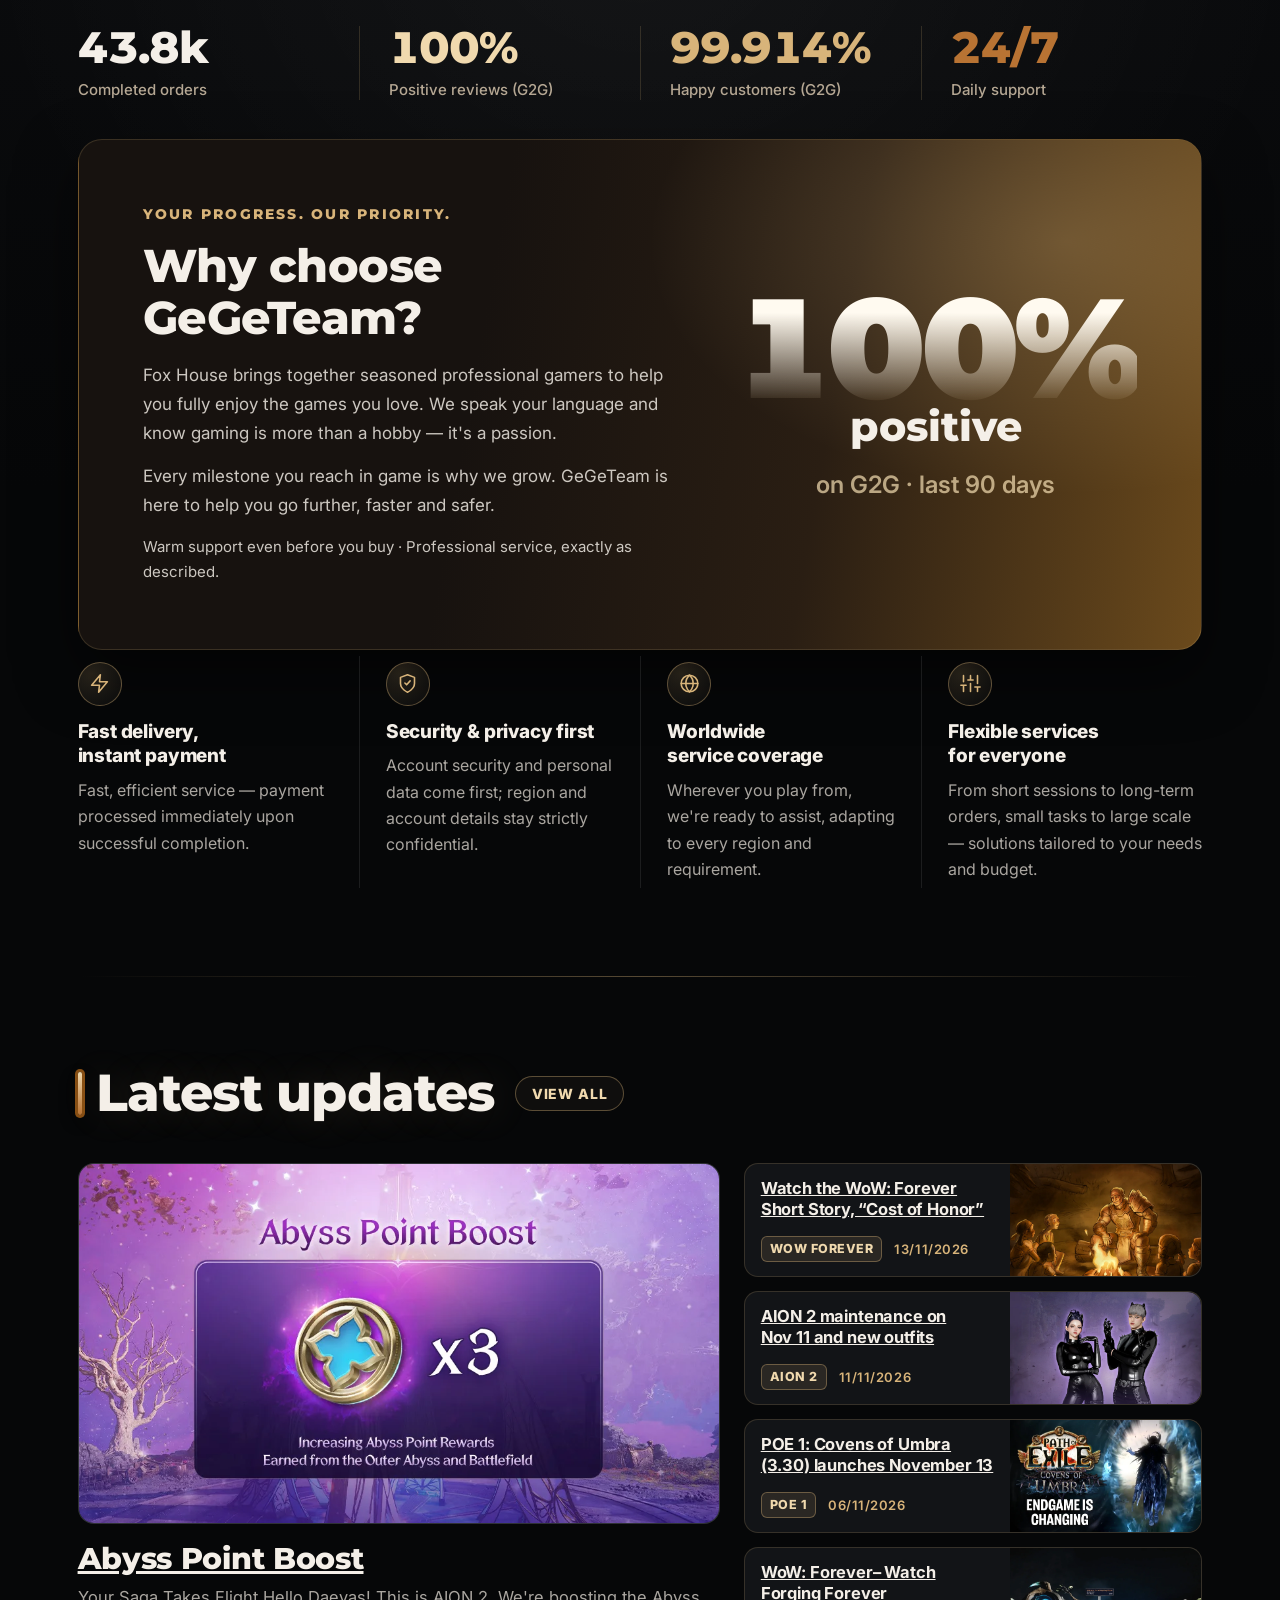
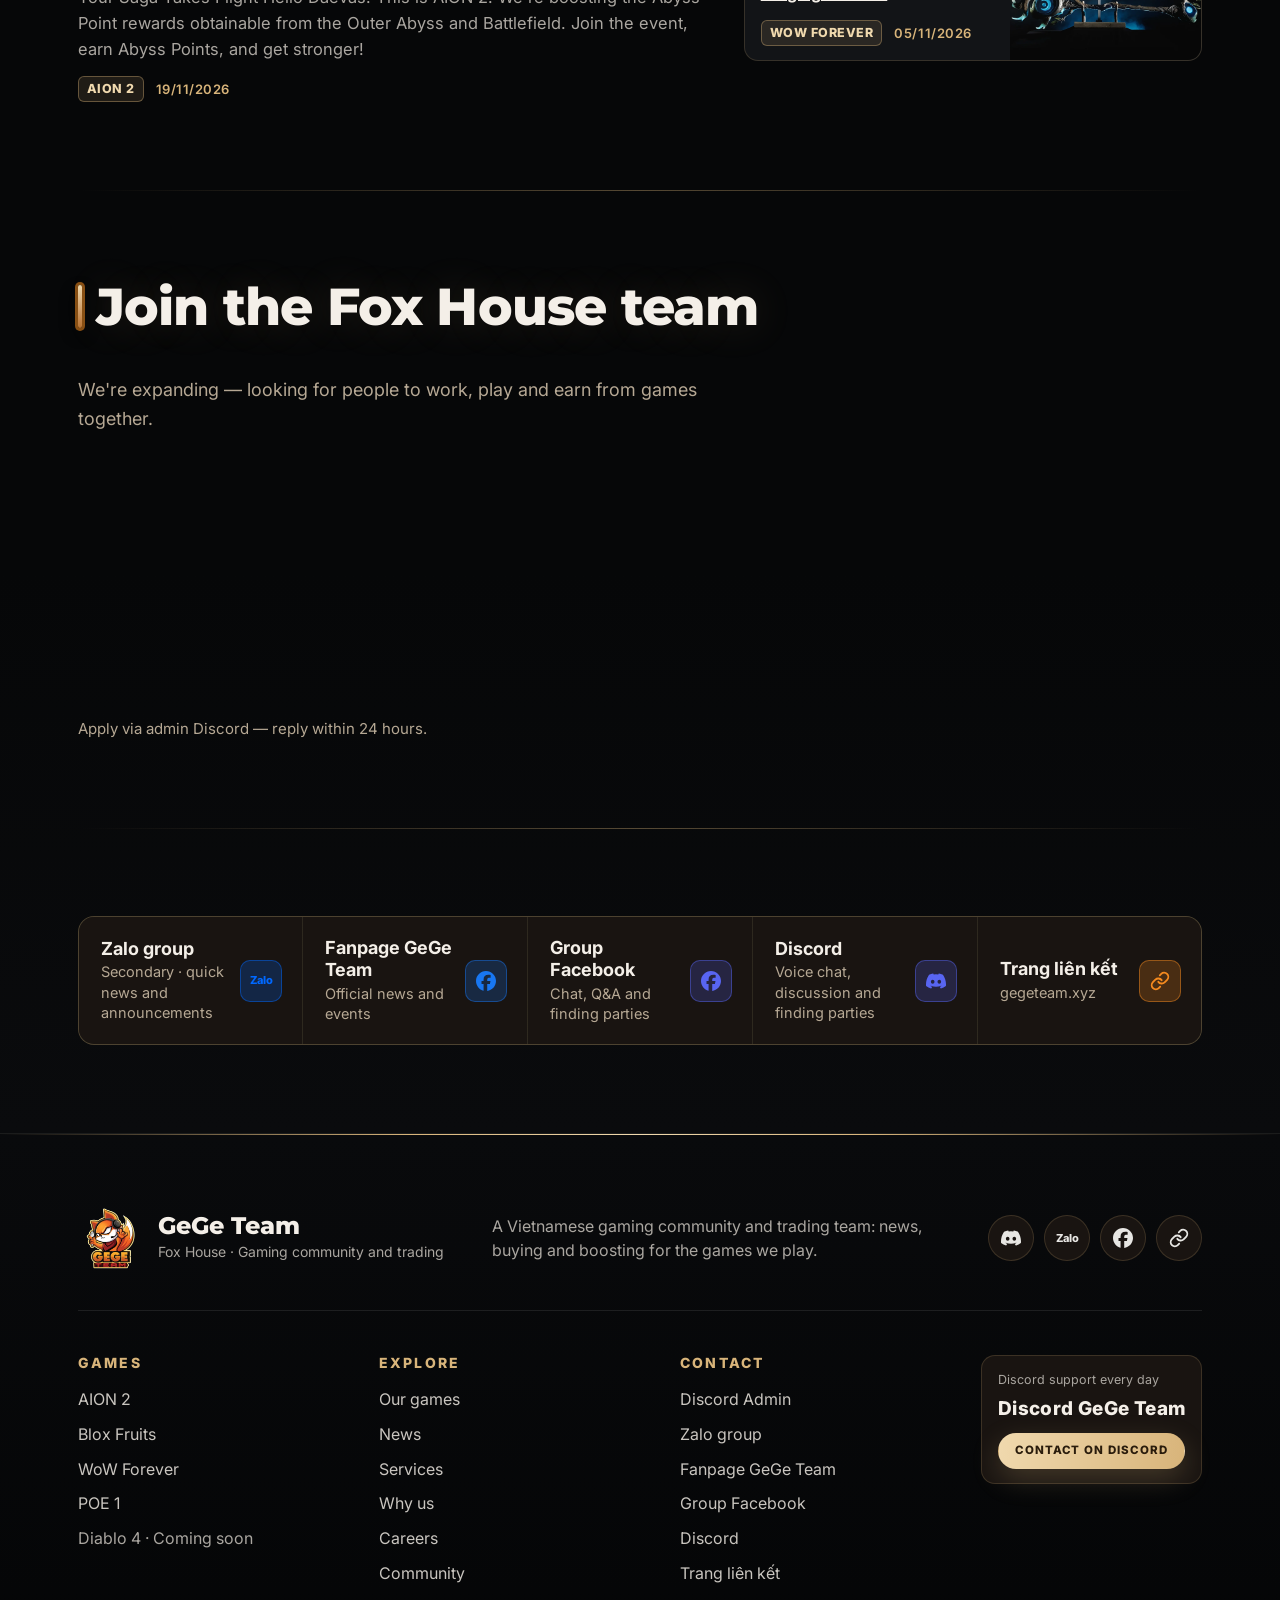
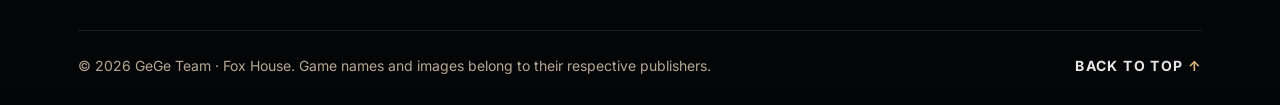
==== commit a0dd6400: "Trang chủ v80: nền carbon đen, nút trắng viền trắng hover vàng, tối ưu hiệu năng (bỏ lớp nhiễu + bac" ====
--- a/index.html
+++ b/index.html
@@ -14,7 +14,7 @@
   <link rel="preconnect" href="https://fonts.gstatic.com" crossorigin>
   <link href="https://fonts.googleapis.com/css2?family=Inter:wght@400;500;600;700;800&family=Montserrat:wght@700;800;900&display=swap" rel="stylesheet">
   <meta name="theme-color" content="#131211">
-  <link rel="stylesheet" href="css/styles.css?v=70">
+  <link rel="stylesheet" href="css/styles.css?v=80">
 </head>
 <body>
   <a class="skip" href="#games" data-i18n="skip">Đến danh mục game</a>
@@ -270,6 +270,6 @@
   <!-- ?v= là số phiên bản: tăng lên mỗi khi sửa data.js/app.js/styles.css để trình duyệt không dùng bản cũ đã lưu -->
   <script src="js/data.js?v=70"></script>
   <script src="js/news-auto.js"></script>
-  <script src="js/app.js?v=70"></script>
+  <script src="js/app.js?v=79"></script>
 </body>
 </html>
--- a/css/styles.css
+++ b/css/styles.css
@@ -1013,3 +1013,681 @@
 .head-row h2 { gap: 0; }
 a.tag-svc { text-decoration: none; transition: background-color .18s ease, border-color .18s ease, color .18s ease; }
 a.tag-svc:hover { background: var(--orange); border-color: var(--orange); color: var(--on-orange); }
+
+/* ============================================================
+   v71 — Nút Thu mua / Booster to, rõ, đa màu; tăng cỡ chữ nhỏ;
+   thêm màu nhấn đa dạng (không đụng nút cam CTA)
+   ============================================================ */
+:root {
+  --c-buy: #2fd39a;
+  --c-boost: #a98bff;
+  --c-accent-2: #4dc3ff;
+  --c-accent-3: #ff6fa3;
+}
+
+/* Hai nút trên thẻ game: to, rõ, mỗi nút một màu */
+.game-card .game-body .tags { margin-top: 14px; gap: 10px; justify-content: center; }
+.game-card a.tag-svc {
+  display: inline-flex;
+  align-items: center;
+  gap: 8px;
+  min-height: 40px;
+  padding: 9px 20px;
+  border-radius: 999px;
+  border: 2px solid currentColor;
+  font-family: var(--font-display);
+  font-size: 14.5px;
+  font-weight: 900;
+  letter-spacing: .06em;
+  text-transform: uppercase;
+  background: rgba(10, 9, 8, .72);
+  box-shadow: 0 6px 18px rgba(0, 0, 0, .45);
+  -webkit-backdrop-filter: blur(6px);
+  backdrop-filter: blur(6px);
+}
+.game-card a.tag-svc:nth-child(1) { color: var(--c-buy); }
+.game-card a.tag-svc:nth-child(2) { color: var(--c-boost); }
+.game-card a.tag-svc::after { content: "→"; font-size: 15px; transition: transform .2s ease; }
+.game-card a.tag-svc:nth-child(1):hover { background: var(--c-buy); color: #04140d; }
+.game-card a.tag-svc:nth-child(2):hover { background: var(--c-boost); color: #120b25; }
+.game-card a.tag-svc:hover::after { transform: translateX(3px); }
+
+/* Tăng cỡ chữ nhỏ trên toàn trang */
+.news-meta { font-size: 13px; }
+.badge { font-size: 12.5px; }
+.side h3 { font-size: 16.5px; }
+.feature p { font-size: 16.5px; }
+.feature h3 { font-size: clamp(22px, 2.4vw, 30px); }
+.side-text { gap: 12px; }
+.game-meta { font-size: 12.5px; }
+.tag { font-size: 12.5px; }
+.game-body p { font-size: 15px; }
+.game-body h3 { font-size: 28px; }
+.game-card .game-body .tags:empty { display: none; }
+.community-card strong { font-size: 18px; }
+.community-card .community-text span { font-size: 14.5px; }
+.about-grid p, .about-list li { font-size: 16px; }
+.about-grid h3 { font-size: 24px; }
+.services-lead, .lead { font-size: 18px; }
+.why-story { font-size: 17px; }
+.why-note-inline { font-size: 15px; }
+.why-stat span { font-size: 15px; }
+.why-card h3 { font-size: 19px; }
+.why-card p { font-size: 16px; }
+.why-eyebrow { font-size: 14px; }
+.why-giant-sub { font-size: clamp(16px, 2vw, 24px); }
+.rec-card p { font-size: 17px; }
+.rec-card h3 { font-size: 22px; }
+.rec-apply { font-size: 15px; }
+.rec-note, .why-note { font-size: 15px; }
+.step p { font-size: 15.5px; }
+.step h3 { font-size: 19px; }
+.faq-item summary { font-size: 17px; }
+.faq-item p { font-size: 16px; }
+.footer-cols li a, .footer-cols li.is-off { font-size: 16px; }
+.footer-cols h3 { font-size: 14px; }
+.footer-about { font-size: 16px; }
+.legal, .to-top { font-size: 14px; }
+.chip { font-size: 14.5px; }
+.search input { font-size: 16px; }
+.tag-btn { font-size: 14px; }
+.stat span { font-size: 15px; }
+.svc-card-meta { font-size: 14px; }
+.svc-link-text small { font-size: 14px; }
+
+/* Màu nhấn đa dạng */
+.why-stat:nth-child(1) strong { color: #ffb347; }
+.why-stat:nth-child(2) strong { color: var(--c-buy); }
+.why-stat:nth-child(3) strong { color: var(--c-accent-2); }
+.why-stat:nth-child(4) strong { color: var(--c-boost); }
+.why-icon { border-color: transparent; background: linear-gradient(135deg, rgba(255, 179, 71, .22), rgba(255, 111, 163, .18)); }
+.why-card:nth-child(2) .why-icon { background: linear-gradient(135deg, rgba(47, 211, 154, .22), rgba(77, 195, 255, .18)); }
+.why-card:nth-child(3) .why-icon { background: linear-gradient(135deg, rgba(77, 195, 255, .22), rgba(169, 139, 255, .18)); }
+.why-card:nth-child(4) .why-icon { background: linear-gradient(135deg, rgba(169, 139, 255, .24), rgba(255, 111, 163, .18)); }
+.why-icon { color: #fff; }
+.rec-card:nth-child(1) .why-icon { background: linear-gradient(135deg, rgba(47, 211, 154, .25), rgba(77, 195, 255, .2)); }
+.rec-card:nth-child(2) .why-icon { background: linear-gradient(135deg, rgba(169, 139, 255, .25), rgba(255, 111, 163, .2)); }
+.rec-card:nth-child(1) .rec-apply { color: var(--c-buy); }
+.rec-card:nth-child(2) .rec-apply { color: var(--c-boost); }
+.rec-apply { font-size: 16px; padding: 10px 18px; border: 2px solid currentColor; border-radius: 999px; }
+.rec-card:nth-child(1) .rec-apply:hover { background: var(--c-buy); color: #04140d; }
+.rec-card:nth-child(2) .rec-apply:hover { background: var(--c-boost); color: #120b25; }
+.tag { background: rgba(77, 195, 255, .16); border-color: rgba(77, 195, 255, .4); color: #bfe6ff; }
+.tag:nth-child(3n+2) { background: rgba(47, 211, 154, .16); border-color: rgba(47, 211, 154, .4); color: #b8f5dc; }
+.tag:nth-child(3n) { background: rgba(255, 111, 163, .16); border-color: rgba(255, 111, 163, .4); color: #ffc4da; }
+.side:nth-child(odd) .badge { background: rgba(77, 195, 255, .18); border-color: rgba(77, 195, 255, .4); color: #bfe6ff; }
+.side:nth-child(even) .badge { background: rgba(255, 111, 163, .18); border-color: rgba(255, 111, 163, .4); color: #ffc4da; }
+.community-card:nth-child(1) { --brand: #0068ff; }
+.community-card:nth-child(2) { --brand: #1877f2; }
+.community-card:nth-child(3) { --brand: #5865f2; }
+.community-card:nth-child(4) { --brand: #5865f2; }
+.community-card:nth-child(5) { --brand: var(--orange); }
+
+/* ============================================================
+   v72 — Nút rõ ràng cho người dùng điện thoại: màu đặc, có chữ
+   hành động, không dùng viền/bóng sáng
+   ============================================================ */
+
+/* Nhãn Thu mua / Booster trên thẻ game: nền đặc, chữ tối */
+.game-card a.tag-svc {
+  border: 0;
+  box-shadow: none;
+  -webkit-backdrop-filter: none;
+  backdrop-filter: none;
+  color: #0b0a09;
+  background: var(--c-buy);
+  padding: 10px 22px;
+}
+.game-card a.tag-svc:nth-child(2) { background: var(--c-boost); }
+.game-card a.tag-svc:nth-child(1):hover { background: #5ff0bd; color: #0b0a09; }
+.game-card a.tag-svc:nth-child(2):hover { background: #c4b1ff; color: #0b0a09; }
+.game-card a.tag-svc::after { content: ""; }
+
+/* Thẻ kênh cộng đồng: icon màu đặc + nhãn MỞ rõ ràng */
+.community-card {
+  padding-right: 96px;
+  background: var(--panel-2);
+  border-color: transparent;
+  min-height: 104px;
+}
+.community-card::before { display: none; }
+.community-icon {
+  position: absolute;
+  right: 18px;
+  top: 50%;
+  width: 46px;
+  height: 46px;
+  transform: translateY(-50%);
+  background: var(--brand);
+  border: 0;
+  color: #fff;
+  opacity: 1;
+}
+.community-icon svg { width: 22px; height: 22px; }
+.community-card::after {
+  content: "MỞ →";
+  position: absolute;
+  right: 14px;
+  bottom: 9px;
+  padding: 2px 8px;
+  background: var(--brand);
+  border-radius: 6px;
+  color: #fff;
+  font-family: var(--font-display);
+  font-size: 11px;
+  font-weight: 800;
+  letter-spacing: .08em;
+}
+.community-card.is-off::after { display: none; }
+a.community-card:hover, a.community-card:focus-visible {
+  background: color-mix(in srgb, var(--brand) 26%, var(--panel-2));
+  border-color: transparent;
+  box-shadow: none;
+  transform: none;
+}
+a.community-card:hover .community-icon, a.community-card:focus-visible .community-icon {
+  background: #fff;
+  color: var(--brand);
+  transform: translateY(-50%) scale(1.06);
+}
+.community-card.is-off { opacity: .6; }
+
+/* Nút ứng tuyển: nền đặc */
+.rec-apply { border: 0; border-radius: 12px; padding: 12px 20px; color: #0b0a09; }
+.rec-card:nth-child(1) .rec-apply { background: var(--c-buy); }
+.rec-card:nth-child(2) .rec-apply { background: var(--c-boost); }
+.rec-card:nth-child(1) .rec-apply:hover { background: #5ff0bd; color: #0b0a09; }
+.rec-card:nth-child(2) .rec-apply:hover { background: #c4b1ff; color: #0b0a09; }
+.game-card .game-body .tags a.tag-svc { color: #0b0a09; }
+.game-card .game-body .tags a.tag-svc:nth-child(1) { background: var(--c-buy); }
+.game-card .game-body .tags a.tag-svc:nth-child(2) { background: var(--c-boost); }
+
+/* ============================================================
+   v74 — Hệ thống nút & màu đồng bộ cho GeGe Team
+   • Một ngôn ngữ nút: nền tối mờ + viền mảnh → hover đổ cam
+   • Bảng màu tinh tế: hổ phách / đồng / kem (bỏ mint, tím, hồng)
+   • Sửa lỗi chữ cùng màu nền ở nút Ứng tuyển
+   ============================================================ */
+:root {
+  --btn-bg: rgba(255, 255, 255, .05);
+  --btn-line: rgba(255, 255, 255, .18);
+  --accent-1: #ffb347;
+  --accent-2: #e08a3c;
+  --accent-3: #b9702c;
+  --accent-4: #f2e6d8;
+}
+
+/* --- Nút phụ dùng chung: Thu mua, Booster, Ứng tuyển --- */
+.game-card .game-body .tags a.tag-svc,
+.rec-apply {
+  display: inline-flex;
+  align-items: center;
+  justify-content: center;
+  gap: 8px;
+  min-height: 42px;
+  padding: 10px 22px;
+  background: var(--btn-bg);
+  border: 1px solid var(--btn-line);
+  border-radius: 12px;
+  color: var(--text) !important;
+  font-family: var(--font-display);
+  font-size: 14px;
+  font-weight: 800;
+  letter-spacing: .07em;
+  text-transform: uppercase;
+  text-decoration: none;
+  box-shadow: none;
+  -webkit-backdrop-filter: blur(8px);
+  backdrop-filter: blur(8px);
+  transition: background-color .18s ease, border-color .18s ease, color .18s ease, transform .18s ease;
+}
+.game-card .game-body .tags a.tag-svc::after { content: ""; }
+.game-card .game-body .tags a.tag-svc:hover,
+.game-card .game-body .tags a.tag-svc:focus-visible,
+.rec-apply:hover,
+.rec-apply:focus-visible {
+  background: var(--orange);
+  border-color: var(--orange);
+  color: var(--on-orange) !important;
+  transform: translateY(-1px);
+}
+.game-card .game-body .tags a.tag-svc:hover::after,
+.rec-apply:hover::after { color: var(--on-orange); }
+
+.rec-card:nth-child(1) .rec-apply,
+.rec-card:nth-child(2) .rec-apply {
+  background: var(--btn-bg);
+  color: var(--text) !important;
+}
+.rec-apply { margin-top: 16px; font-size: 14.5px; }
+
+/* --- Thẻ kênh cộng đồng: bỏ badge MỞ, icon màu thương hiệu, hover tinh tế --- */
+.community-card { padding: 20px 20px 20px 22px; min-height: 100px; }
+.community-card::after { display: none !important; }
+.community-icon {
+  position: static;
+  transform: none;
+  flex: none;
+  width: 42px;
+  height: 42px;
+  background: color-mix(in srgb, var(--brand) 22%, transparent);
+  border: 1px solid color-mix(in srgb, var(--brand) 45%, transparent);
+  color: var(--brand);
+}
+.community-icon svg { width: 20px; height: 20px; }
+a.community-card:hover, a.community-card:focus-visible {
+  background: color-mix(in srgb, var(--brand) 10%, var(--panel));
+  border-color: color-mix(in srgb, var(--brand) 45%, transparent);
+  transform: none;
+}
+a.community-card:hover .community-icon, a.community-card:focus-visible .community-icon {
+  background: var(--brand);
+  border-color: var(--brand);
+  color: #fff;
+  transform: none;
+}
+
+/* --- Bảng màu tinh tế cho số liệu & icon (thay mint/tím/hồng) --- */
+.why-stat:nth-child(1) strong { color: var(--accent-4); }
+.why-stat:nth-child(2) strong { color: var(--accent-1); }
+.why-stat:nth-child(3) strong { color: var(--accent-2); }
+.why-stat:nth-child(4) strong { color: var(--accent-3); }
+.why-icon,
+.why-card:nth-child(2) .why-icon,
+.why-card:nth-child(3) .why-icon,
+.why-card:nth-child(4) .why-icon,
+.rec-card:nth-child(1) .why-icon,
+.rec-card:nth-child(2) .why-icon {
+  background: radial-gradient(circle at 30% 25%, rgba(255, 179, 71, .22), rgba(255, 255, 255, .03));
+  border: 1px solid rgba(255, 179, 71, .35);
+  color: var(--accent-1);
+}
+
+/* --- Nhãn phụ (tag) đồng bộ tông ấm --- */
+.tag { background: rgba(255, 179, 71, .12); border: 1px solid rgba(255, 179, 71, .3); color: #ffcf9b; }
+.tag:nth-child(3n+2), .tag:nth-child(3n) { background: rgba(255, 179, 71, .12); border-color: rgba(255, 179, 71, .3); color: #ffcf9b; }
+.side:nth-child(odd) .badge, .side:nth-child(even) .badge { background: rgba(255, 179, 71, .14); border-color: rgba(255, 179, 71, .32); color: #ffcf9b; }
+
+/* Hover cho mọi nút chính: sáng cam rõ ràng */
+.tag-btn:hover, .chip:hover { background: var(--orange); border-color: var(--orange); color: var(--on-orange); }
+
+/* ============================================================
+   v75 — Bảng màu sang trọng: espresso + vàng champagne + đồng
+   • Nút: viền vàng mảnh, hover đổ vàng champagne, chữ nâu đậm
+   • Sửa triệt để nút còn sót màu mint/tím
+   ============================================================ */
+:root {
+  --lux-ink: #0b0908;
+  --lux-bg: #100d0b;
+  --lux-panel: #191411;
+  --lux-panel-2: #221b16;
+  --lux-line: rgba(216, 180, 122, .18);
+  --lux-line-strong: rgba(216, 180, 122, .38);
+  --lux-gold: #d8b47a;
+  --lux-gold-2: #f0d9ae;
+  --lux-copper: #b87333;
+  --lux-ivory: #f4efe8;
+  --lux-muted: #b6a894;
+}
+
+/* --- Nền & chữ toàn trang --- */
+body { background: var(--lux-bg); color: var(--lux-ivory); }
+.flow {
+  background:
+    radial-gradient(ellipse 80% 30% at 50% 0%, rgba(216, 180, 122, .07), transparent 65%),
+    linear-gradient(180deg, #171210 0%, #100d0b 18%, #100d0b 82%, #171210 100%);
+}
+.games-section { background: #14100d; }
+.games-section::before {
+  background:
+    radial-gradient(ellipse 45% 55% at 12% 18%, rgba(216, 180, 122, .07), transparent 70%),
+    radial-gradient(ellipse 40% 60% at 85% 30%, rgba(255, 255, 255, .03), transparent 70%),
+    repeating-linear-gradient(115deg, transparent 0 120px, rgba(0, 0, 0, .14) 120px 124px);
+}
+.footer { background: linear-gradient(180deg, #0e0b09, #090706); }
+.footer::before { background: linear-gradient(90deg, transparent, var(--lux-gold) 32%, var(--lux-gold-2) 50%, var(--lux-gold) 68%, transparent); height: 1px; }
+
+/* --- Khối tiêu đề: chữ ngà, chữ nhỏ màu đồng nhạt --- */
+h2, .hero-title, .brand, .game-body h3, .feature h3, .side h3, .why-card h3, .rec-card h3, .about-grid h3 { color: var(--lux-ivory); }
+.head-row h2 { text-shadow: 0 0 42px rgba(216, 180, 122, .16); }
+.legal, .why-note, .rec-note, .game-empty, .count, .empty, .services-lead, .lead { color: var(--lux-muted); }
+.why-eyebrow, .news-meta, .footer-cols h3, .svc-card-meta { color: var(--lux-gold); }
+
+/* --- Nút phụ (Thu mua / Booster / Ứng tuyển): viền vàng mảnh --- */
+.game-card .game-body .tags a.tag-svc,
+.game-card .game-body .tags a.tag-svc:nth-child(1),
+.game-card .game-body .tags a.tag-svc:nth-child(2),
+.rec-card:nth-child(1) .rec-apply,
+.rec-card:nth-child(2) .rec-apply,
+.rec-apply {
+  background: rgba(20, 16, 13, .72) !important;
+  border: 1px solid var(--lux-line-strong) !important;
+  border-radius: 10px;
+  color: var(--lux-gold-2) !important;
+  box-shadow: none;
+  font-weight: 800;
+  letter-spacing: .1em;
+}
+.game-card .game-body .tags a.tag-svc:hover,
+.game-card .game-body .tags a.tag-svc:focus-visible,
+.rec-apply:hover,
+.rec-apply:focus-visible {
+  background: linear-gradient(100deg, var(--lux-gold-2), var(--lux-gold)) !important;
+  border-color: var(--lux-gold-2) !important;
+  color: #2a1c0c !important;
+}
+
+/* --- Nút cam chính đổi sang vàng champagne --- */
+.cta-pill, .btn-primary, .svc-cta {
+  background: linear-gradient(100deg, var(--lux-gold-2), var(--lux-gold));
+  color: #2a1c0c;
+  box-shadow: 0 10px 28px rgba(216, 180, 122, .22);
+}
+.cta-pill:hover, .btn-primary:hover, .svc-cta:hover { background: linear-gradient(100deg, #fdf1dc, #e8c894); }
+.cta-play { background: #14100d; color: var(--lux-gold); }
+.game-cta { background: var(--lux-gold); }
+
+/* --- Chips / tag: tông vàng mờ --- */
+.chip { border-color: var(--lux-line); color: var(--lux-muted); }
+.chip:hover { border-color: var(--lux-gold); color: var(--lux-ivory); background: rgba(216, 180, 122, .08); }
+.chip[aria-pressed="true"] { background: var(--lux-gold); border-color: var(--lux-gold); color: #2a1c0c; }
+.tag-btn { border-color: var(--lux-line-strong); color: var(--lux-gold-2); }
+.tag-btn:hover { background: var(--lux-gold); border-color: var(--lux-gold); color: #2a1c0c; }
+.tag, .tag:nth-child(3n+2), .tag:nth-child(3n) { background: rgba(216, 180, 122, .1); border: 1px solid var(--lux-line); color: var(--lux-gold-2); }
+.badge, .side:nth-child(odd) .badge, .side:nth-child(even) .badge { background: rgba(216, 180, 122, .12); border: 1px solid var(--lux-line-strong); color: var(--lux-gold-2); }
+
+/* --- Số liệu Why: dải vàng → đồng, sang trọng --- */
+.why-stat:nth-child(1) strong { color: var(--lux-ivory); }
+.why-stat:nth-child(2) strong { color: var(--lux-gold-2); }
+.why-stat:nth-child(3) strong { color: var(--lux-gold); }
+.why-stat:nth-child(4) strong { color: var(--lux-copper); }
+.why-stat + .why-stat::before { background: var(--lux-line); }
+.why-stat span { color: var(--lux-muted); }
+
+/* --- Panel Why: viền vàng mờ thay vì cam cháy --- */
+.why-statement {
+  background: linear-gradient(100deg, #17120f 36%, #2a1e13 66%, #6b4a1c 100%);
+  border: 1px solid var(--lux-line);
+  box-shadow: 0 24px 60px rgba(0, 0, 0, .5);
+}
+.why-statement::before { background: radial-gradient(ellipse 60% 80% at 88% 20%, rgba(216, 180, 122, .28), transparent 62%); }
+.why-story { color: rgba(244, 239, 232, .82); }
+.why-giant strong { background: linear-gradient(180deg, #fffaf0 22%, rgba(216, 180, 122, .06) 92%); -webkit-background-clip: text; background-clip: text; }
+.why-giant-word { color: var(--lux-ivory); }
+.why-giant-sub { color: rgba(240, 217, 174, .72); }
+
+/* --- Icon trụ cột / tuyển dụng: vòng vàng --- */
+.why-icon, .why-card:nth-child(2) .why-icon, .why-card:nth-child(3) .why-icon, .why-card:nth-child(4) .why-icon,
+.rec-card:nth-child(1) .why-icon, .rec-card:nth-child(2) .why-icon {
+  background: radial-gradient(circle at 30% 25%, rgba(216, 180, 122, .16), rgba(255, 255, 255, .02));
+  border: 1px solid var(--lux-line-strong);
+  color: var(--lux-gold);
+}
+
+/* --- Thẻ kênh cộng đồng: icon mờ theo thương hiệu, viền vàng --- */
+.community-grid { background: var(--lux-line); border: 1px solid var(--lux-line); }
+.community-card { background: var(--lux-panel); }
+.community-card strong { color: var(--lux-ivory); }
+.community-card .community-text span { color: var(--lux-muted); }
+
+/* --- Footer --- */
+.footer-brand strong { color: var(--lux-ivory); }
+.footer-cols li a { color: rgba(244, 239, 232, .82); }
+.footer-cols li a:hover { color: var(--lux-gold-2); }
+.social { border-color: var(--lux-line); background: var(--lux-panel); }
+.social:hover { background: var(--lux-gold); border-color: var(--lux-gold); color: #2a1c0c; }
+.footer-card { border-top: 1px solid var(--lux-line-strong); background: var(--lux-panel); }
+.footer-phone:hover { color: var(--lux-gold-2); }
+.to-top::after { color: var(--lux-gold); }
+
+/* --- Viền/bóng các thẻ dùng tông vàng mờ --- */
+.game-card, .feature, .side, .why-panel, .rec-card, .footer-card, .dialog { border-color: var(--lux-line); }
+.game-card::before { border-color: rgba(216, 180, 122, .22); }
+.game-card:hover::before { border-color: rgba(216, 180, 122, .5); }
+.side:hover, .feature:hover .feature-art { border-color: var(--lux-line-strong); }
+.dialog { border-color: var(--lux-line-strong); }
+:focus-visible { outline: 2px solid var(--lux-gold); }
+::selection { background: rgba(216, 180, 122, .85); color: #20150a; }
+
+/* ============================================================
+   v76 — Trang trí tinh tế: đường kẻ vàng mảnh giữa các khối,
+   gạch vàng dọc trước tiêu đề, góc vàng trên thẻ game.
+   Nút: hover ĐỔ ĐẶC cả nút + nổi khối, KHÔNG sáng viền.
+   ============================================================ */
+
+/* --- Gạch vàng dọc ngắn trước mỗi tiêu đề khối --- */
+.head-row h2 { display: flex; align-items: center; }
+.head-row h2::before {
+  content: "";
+  display: inline-block;
+  flex: none;
+  width: 4px;
+  height: .82em;
+  margin-right: 14px;
+  border-radius: 3px;
+  background: linear-gradient(180deg, var(--lux-gold-2), var(--lux-copper));
+}
+
+/* --- Đường kẻ vàng mảnh phân cách các khối --- */
+.flow > section { position: relative; }
+.flow > section + section::before {
+  content: "";
+  position: absolute;
+  top: 0;
+  left: 50%;
+  width: min(1120px, 88%);
+  height: 1px;
+  transform: translateX(-50%);
+  background: linear-gradient(90deg, transparent, var(--lux-line-strong), transparent);
+}
+.games-section { border-top: 0; }
+.games-section::after { opacity: .04; }
+
+/* --- Thẻ game: khung góc vàng mảnh --- */
+.game-card::before {
+  inset: 10px;
+  border: 0;
+  border-radius: 8px;
+  opacity: .5;
+  background:
+    linear-gradient(var(--lux-gold), var(--lux-gold)) left top / 20px 1px no-repeat,
+    linear-gradient(var(--lux-gold), var(--lux-gold)) left top / 1px 20px no-repeat,
+    linear-gradient(var(--lux-gold), var(--lux-gold)) right top / 20px 1px no-repeat,
+    linear-gradient(var(--lux-gold), var(--lux-gold)) right top / 1px 20px no-repeat,
+    linear-gradient(var(--lux-gold), var(--lux-gold)) left bottom / 20px 1px no-repeat,
+    linear-gradient(var(--lux-gold), var(--lux-gold)) left bottom / 1px 20px no-repeat,
+    linear-gradient(var(--lux-gold), var(--lux-gold)) right bottom / 20px 1px no-repeat,
+    linear-gradient(var(--lux-gold), var(--lux-gold)) right bottom / 1px 20px no-repeat;
+  transition: opacity .25s ease;
+}
+.game-card:hover::before, .game-card:focus-visible::before { opacity: 1; }
+
+/* --- Nút: hover đổ đặc cả nút + nổi khối (không sáng viền) --- */
+.game-card .game-body .tags a.tag-svc,
+.rec-apply {
+  transition: background-color .2s ease, color .2s ease, box-shadow .2s ease, transform .2s ease;
+}
+.game-card .game-body .tags a.tag-svc:hover,
+.game-card .game-body .tags a.tag-svc:focus-visible,
+.rec-apply:hover,
+.rec-apply:focus-visible {
+  background: linear-gradient(100deg, var(--lux-gold-2), var(--lux-gold)) !important;
+  color: #2a1c0c !important;
+  box-shadow: 0 14px 28px rgba(0, 0, 0, .55);
+  transform: translateY(-2px);
+}
+.svc-links a:hover { background: rgba(216, 180, 122, .08); }
+.tag-btn:hover, .chip:hover, .chip[aria-pressed="true"] { box-shadow: 0 10px 22px rgba(0, 0, 0, .45); }
+
+/* --- Nút chính (CTA): nổi khối rõ khi hover --- */
+.cta-pill:hover, .btn-primary:hover {
+  transform: translateY(-2px);
+  box-shadow: 0 18px 36px rgba(0, 0, 0, .55);
+  filter: none;
+}
+
+/* --- Thẻ tin / cộng đồng / dịch vụ: hover nổi khối, không sáng viền --- */
+.feature:hover, .side:hover, .rec-card:hover {
+  box-shadow: 0 20px 44px rgba(0, 0, 0, .5);
+}
+.community-card:hover, a.community-card:focus-visible { box-shadow: 0 14px 30px rgba(0, 0, 0, .45); }
+
+/* v77 — Thẻ game: liên kết phủ toàn thẻ + nút dịch vụ bấm riêng */
+.game-card.has-link { cursor: pointer; }
+.game-hit { position: absolute; inset: 0; z-index: 1; border-radius: inherit; }
+.game-body { position: relative; z-index: 2; pointer-events: none; }
+.game-body .tags { pointer-events: auto; }
+.game-body .tags a.tag-svc { position: relative; z-index: 3; cursor: pointer; }
+.game-card button, .game-card a { -webkit-tap-highlight-color: transparent; }
+
+/* Phản hồi khi chạm/nhấn giữ: cả nút đổ vàng */
+.game-body .tags a.tag-svc:active,
+.rec-apply:active {
+  background: linear-gradient(100deg, #fdf1dc, #e8c894) !important;
+  color: #2a1c0c !important;
+  transform: translateY(0) scale(.98);
+  box-shadow: 0 6px 14px rgba(0, 0, 0, .5);
+}
+
+/* ============================================================
+   v78 — HIỆU NĂNG + NỀN CARBON ĐEN + NÚT TRẮNG
+   1) Bỏ lớp nhiễu SVG phủ toàn trang (nguyên nhân lag chính)
+   2) Bỏ toàn bộ backdrop-filter (blur) — rất nặng khi cuộn
+   3) Bỏ animation lặp vô hạn ở nút play
+   4) Nền đen carbon + hoạ tiết đường uốn lượn mảnh
+   5) Nút chữ trắng, viền trắng; hover đổ vàng
+   ============================================================ */
+
+/* 1. Bỏ lớp nhiễu SVG (render cả trang mỗi khung hình) */
+body::after { display: none !important; content: none !important; }
+
+/* 2 + 3. Bỏ blur & animation vô hạn */
+.topbar::before, .menu-panel, .hero-text, .game-body p, .community-icon,
+.game-card a.tag-svc, .rec-apply, .cta-pill::after {
+  -webkit-backdrop-filter: none !important;
+  backdrop-filter: none !important;
+}
+.cta-play { animation: none !important; box-shadow: none; }
+.brand img { filter: none; }
+.about-grid article::before { filter: none; }
+
+/* 4. Nền đen carbon + hoạ tiết uốn lượn + lưới chéo mảnh */
+body {
+  background-color: #050607;
+  background-image:
+    radial-gradient(ellipse 90% 45% at 50% -8%, rgba(255, 255, 255, .05), transparent 62%),
+    url("data:image/svg+xml,%3Csvg xmlns='http://www.w3.org/2000/svg' width='900' height='700' viewBox='0 0 900 700'%3E%3Cg fill='none' stroke='%23ffffff' stroke-opacity='0.055' stroke-width='1.2'%3E%3Cpath d='M-60 150C120 40 260 240 430 150S700 30 960 150'/%3E%3Cpath d='M-60 300C140 200 300 380 470 300S740 190 960 300'/%3E%3Cpath d='M-60 470C120 380 280 540 450 470S720 360 960 470'/%3E%3Cpath d='M-60 620C160 540 320 680 500 620S760 520 960 620'/%3E%3C/g%3E%3C/svg%3E"),
+    repeating-linear-gradient(135deg, rgba(255, 255, 255, .022) 0 1px, transparent 1px 96px),
+    linear-gradient(180deg, #0a0b0d 0%, #050607 100%);
+  background-size: auto, 900px 700px, auto, auto;
+  background-repeat: no-repeat, repeat, repeat, no-repeat;
+}
+.flow {
+  background:
+    radial-gradient(ellipse 80% 30% at 50% 0%, rgba(255, 255, 255, .045), transparent 65%),
+    linear-gradient(180deg, #0a0b0d 0%, #060708 20%, #060708 80%, #0a0b0d 100%);
+}
+.games-section { background: #08090b; }
+.games-section::before {
+  background:
+    radial-gradient(ellipse 45% 55% at 12% 18%, rgba(255, 255, 255, .045), transparent 70%),
+    repeating-linear-gradient(115deg, transparent 0 120px, rgba(0, 0, 0, .2) 120px 124px);
+}
+.footer { background: linear-gradient(180deg, #090a0c, #040506); }
+.cta { background: radial-gradient(ellipse 70% 55% at 50% 0%, rgba(255, 255, 255, .05), transparent 62%), #060708; }
+.why { background: #060708; }
+.news-section {
+  background:
+    radial-gradient(ellipse at 25% 0%, rgba(255, 255, 255, .04), transparent 60%),
+    linear-gradient(180deg, #08090b, #07080a 60%, #050607);
+}
+.recruit { background: #060708; }
+
+/* 4b. Panel/khối dùng nền than trung tính thay vì nâu */
+:root {
+  --panel: #121417;
+  --panel-2: #1a1d21;
+  --bg: #050607;
+  --bg-2: #0a0b0d;
+  --charcoal: #0d0f12;
+  --line: rgba(255, 255, 255, .09);
+  --line-strong: rgba(255, 255, 255, .18);
+}
+.topbar.is-scrolled::before { background: #050607; }
+
+/* 5. Nút phụ: chữ TRẮNG, viền TRẮNG; hover đổ vàng */
+.game-card .game-body .tags a.tag-svc,
+.rec-apply,
+.game-card .game-body .tags a.tag-svc:nth-child(1),
+.game-card .game-body .tags a.tag-svc:nth-child(2),
+.rec-card:nth-child(1) .rec-apply,
+.rec-card:nth-child(2) .rec-apply {
+  background: rgba(255, 255, 255, .06) !important;
+  border: 1px solid rgba(255, 255, 255, .72) !important;
+  border-radius: 10px;
+  color: #ffffff !important;
+}
+.game-card .game-body .tags a.tag-svc:hover,
+.game-card .game-body .tags a.tag-svc:focus-visible,
+.rec-apply:hover,
+.rec-apply:focus-visible {
+  background: linear-gradient(100deg, #ffe0b0, #f0b969) !important;
+  border-color: #ffffff !important;
+  color: #1b1206 !important;
+  box-shadow: 0 14px 28px rgba(0, 0, 0, .6);
+  transform: translateY(-2px);
+}
+
+/* 6. Hai nút trên thẻ game luôn 1 hàng, đều nhau => thẻ không bị lệch */
+.game-card .game-body .tags {
+  display: flex;
+  flex-wrap: nowrap;
+  gap: 8px;
+  justify-content: center;
+  width: 100%;
+}
+.game-card .game-body .tags a.tag-svc {
+  flex: 1 1 0;
+  min-width: 0;
+  padding: 10px 10px;
+  font-size: 12.5px;
+  letter-spacing: .05em;
+  white-space: nowrap;
+}
+
+/* 7. Hover thẻ game nhẹ hơn (bớt giật), vẫn nổi khối */
+.game-card:hover, .game-card:focus-visible {
+  transform: skewX(var(--skew)) translateY(-6px) scale(1.02);
+  box-shadow: 0 22px 46px rgba(0, 0, 0, .6);
+}
+
+/* 8. Giảm chi phí vẽ: bỏ render phần dưới màn hình cho tới khi cuộn tới */
+.news-section, .why, .recruit, .cta, .footer {
+  content-visibility: auto;
+  contain-intrinsic-size: 1px 900px;
+}
+
+/* 9. Hero nhẹ hơn: zoom nhẹ, tắt trên máy nhỏ */
+.hero-slide.is-active .hero-img { animation: heroZoomLite 14s linear forwards; }
+@keyframes heroZoomLite { from { transform: scale(1.01); } to { transform: scale(1.04); } }
+@media (max-width: 760px), (prefers-reduced-motion: reduce) {
+  .hero-slide.is-active .hero-img { animation: none; }
+}
+@media (prefers-reduced-motion: reduce) {
+  .game-card:hover, .game-card:focus-visible { transform: skewX(var(--skew)); }
+  .tag-svc, .rec-apply { transition: none !important; }
+}
+
+/* v78b — Bỏ content-visibility (gây khoảng trắng khi chụp toàn trang và nhảy anchor) */
+.news-section, .why, .recruit, .cta, .footer {
+  content-visibility: visible;
+  contain-intrinsic-size: auto;
+}
+
+/* v79b — Nút dịch vụ: độ rộng ổn định, 1 hay 2 nút đều cân */
+.game-card .game-body .tags { justify-content: center; }
+.game-card .game-body .tags a.tag-svc {
+  flex: 0 1 auto;
+  min-width: 116px;
+  max-width: 46%;
+}
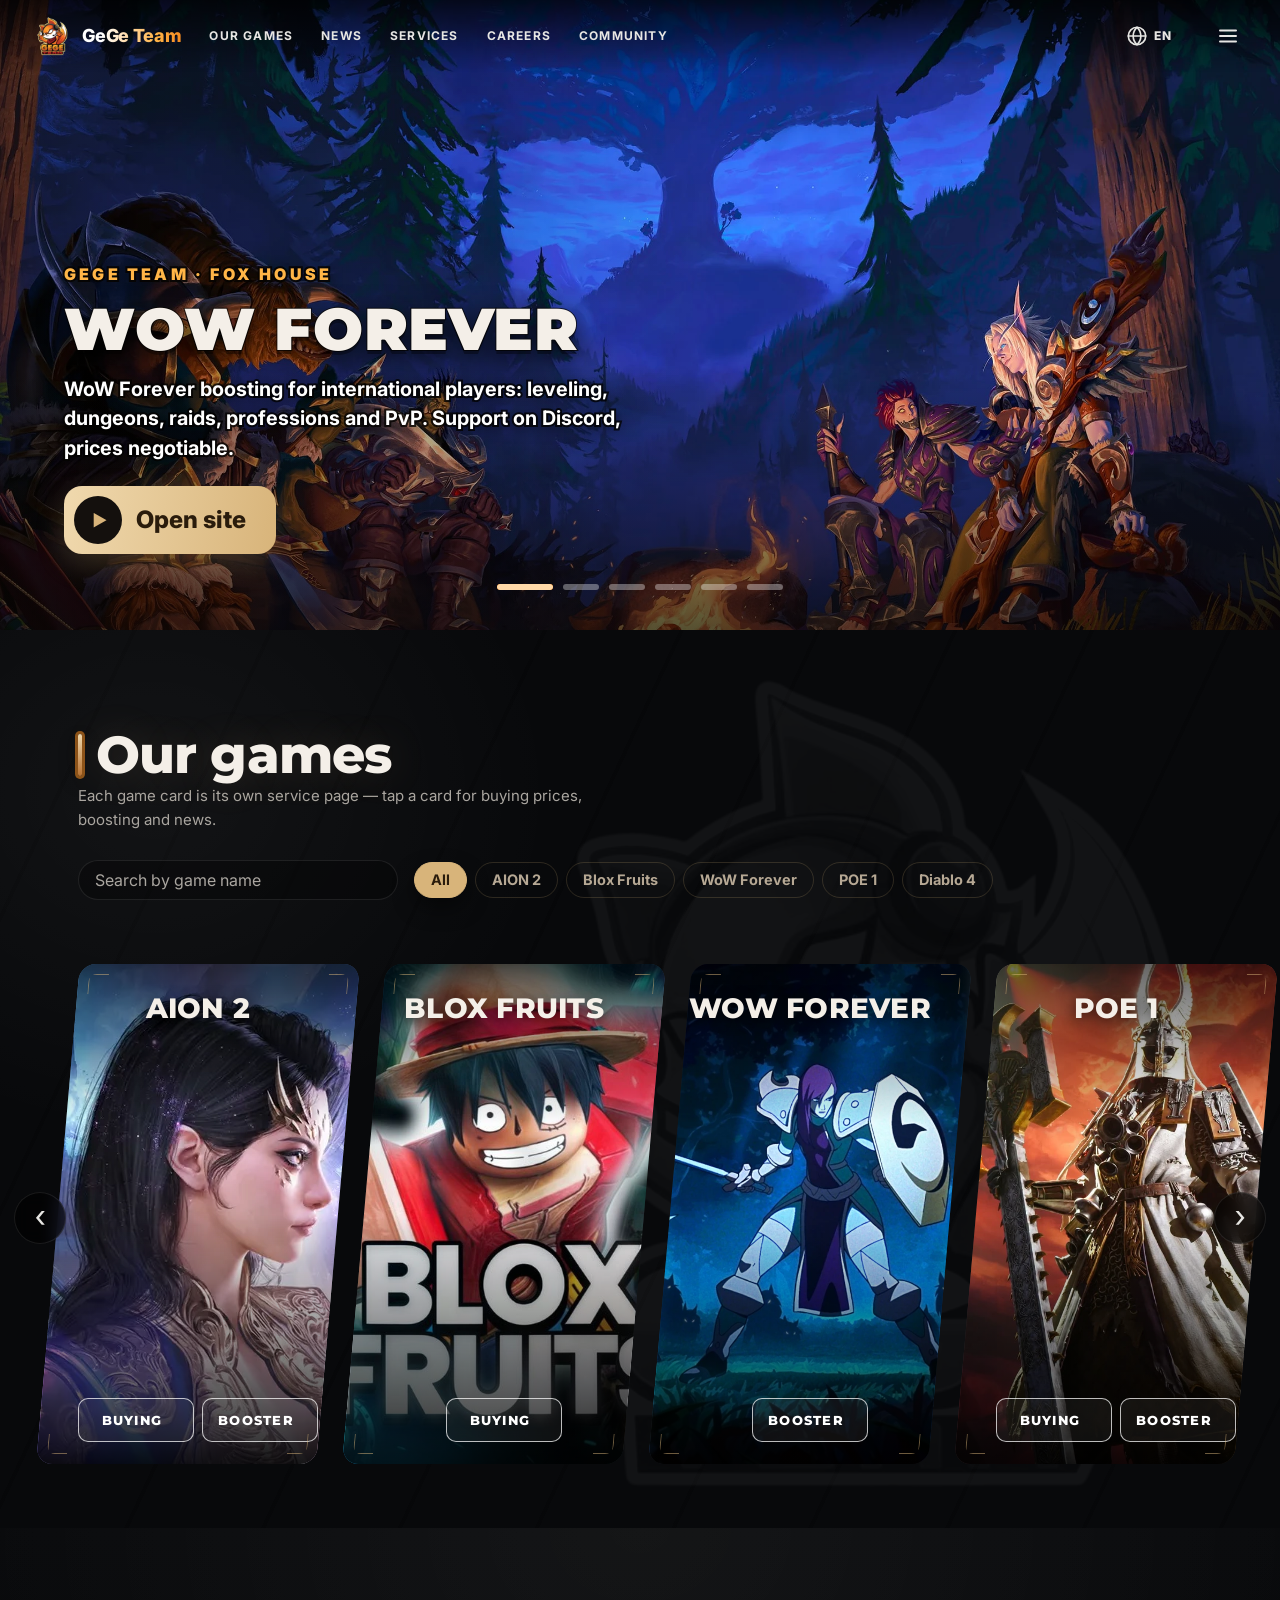
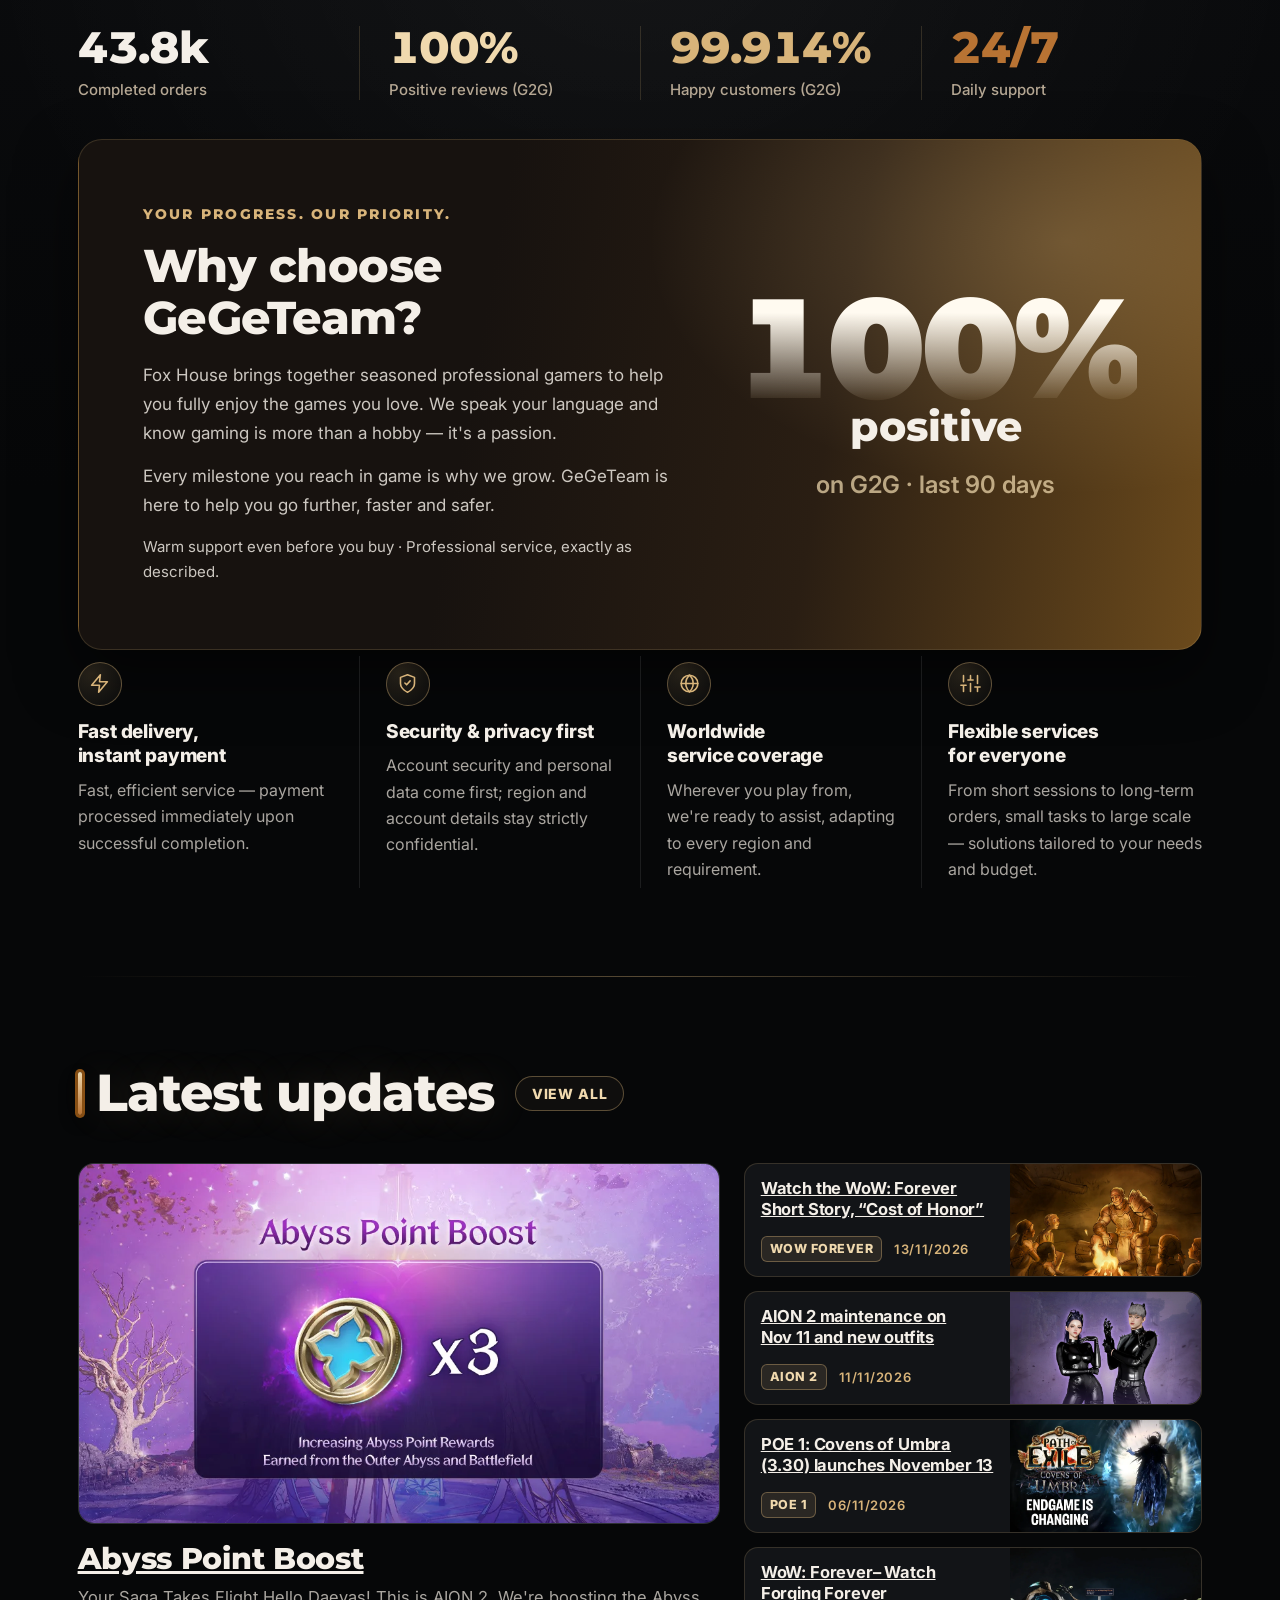
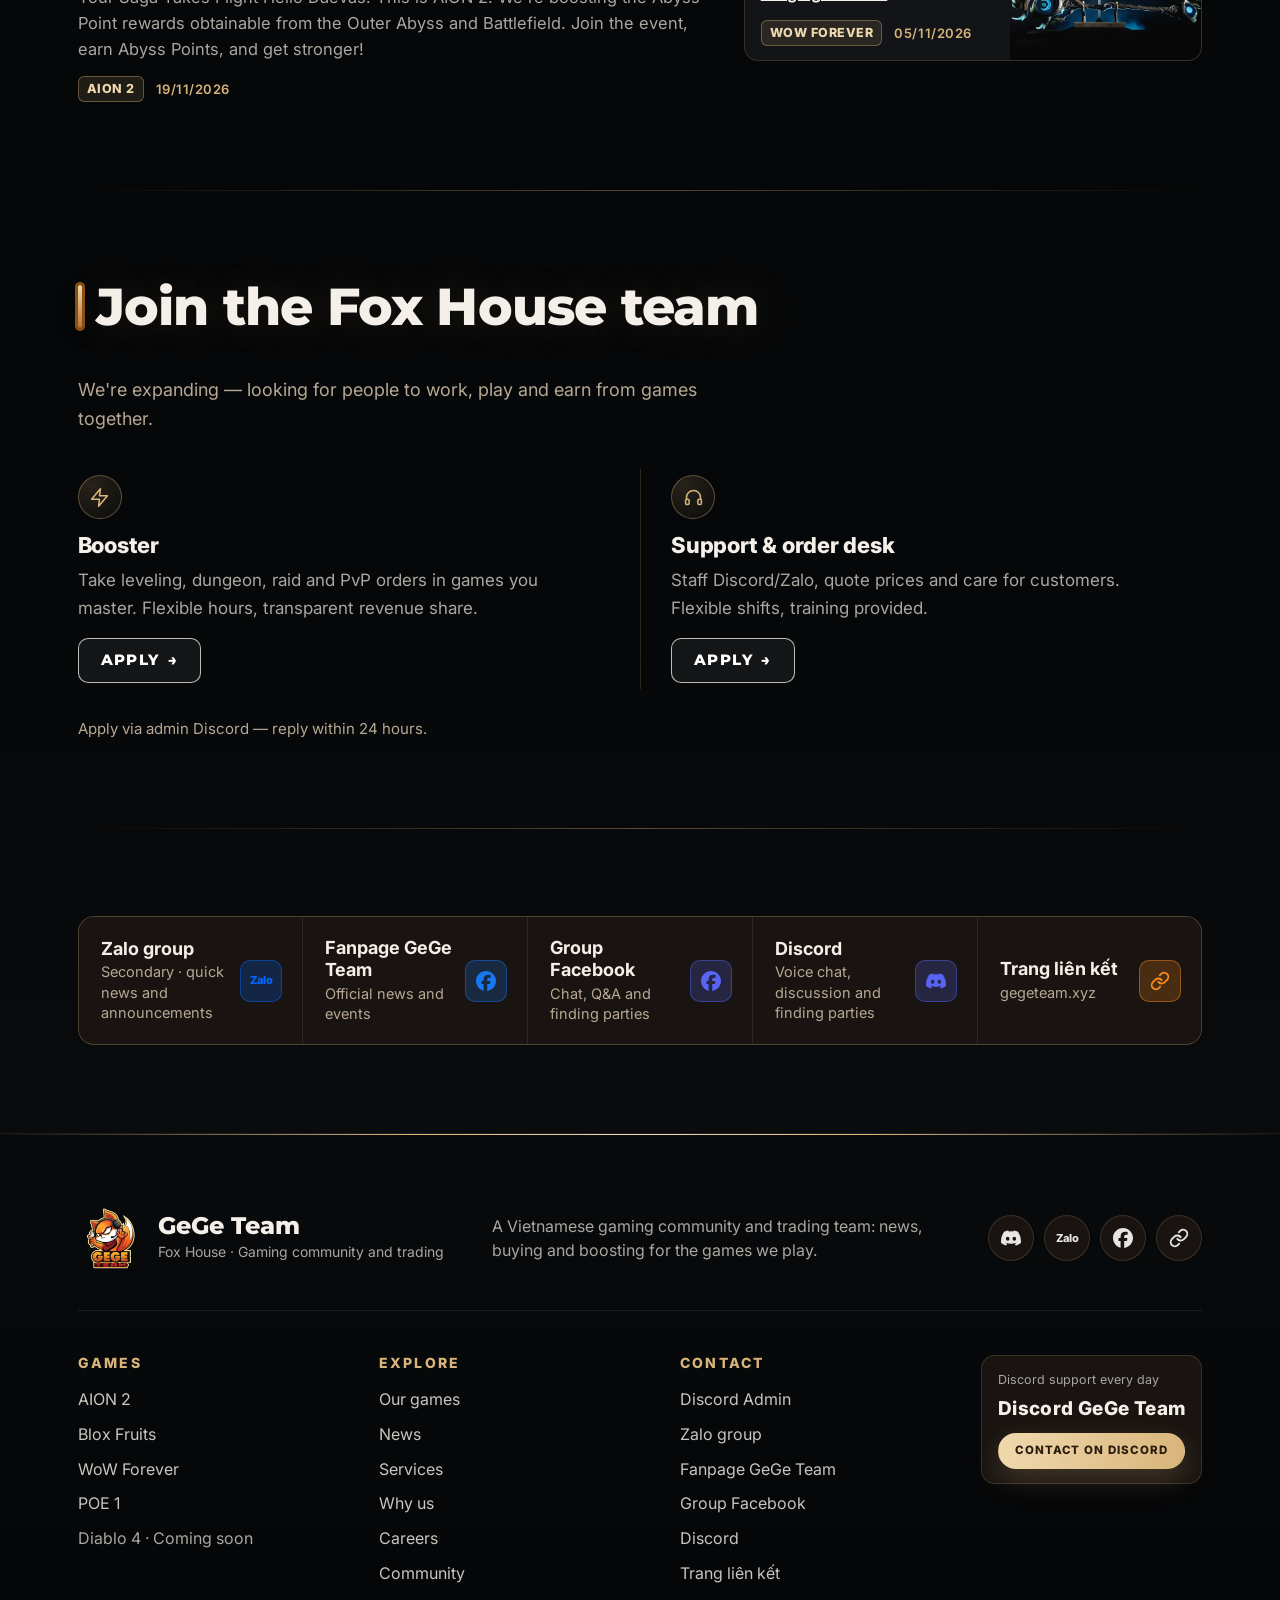
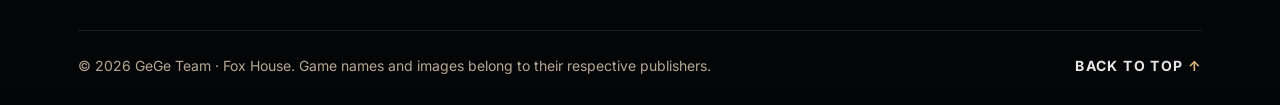
==== commit 43ed6b96: "Trang chủ v81: nút dịch vụ nổi khối rõ, trỏ đúng mục mua/booster từng game" ====
--- a/index.html
+++ b/index.html
@@ -14,7 +14,7 @@
   <link rel="preconnect" href="https://fonts.gstatic.com" crossorigin>
   <link href="https://fonts.googleapis.com/css2?family=Inter:wght@400;500;600;700;800&family=Montserrat:wght@700;800;900&display=swap" rel="stylesheet">
   <meta name="theme-color" content="#131211">
-  <link rel="stylesheet" href="css/styles.css?v=80">
+  <link rel="stylesheet" href="css/styles.css?v=81">
 </head>
 <body>
   <a class="skip" href="#games" data-i18n="skip">Đến danh mục game</a>
@@ -270,6 +270,6 @@
   <!-- ?v= là số phiên bản: tăng lên mỗi khi sửa data.js/app.js/styles.css để trình duyệt không dùng bản cũ đã lưu -->
   <script src="js/data.js?v=70"></script>
   <script src="js/news-auto.js"></script>
-  <script src="js/app.js?v=79"></script>
+  <script src="js/app.js?v=81"></script>
 </body>
 </html>
--- a/css/styles.css
+++ b/css/styles.css
@@ -1691,3 +1691,18 @@
   min-width: 116px;
   max-width: 46%;
 }
+
+/* v81 — 2 nút trên thẻ game: nổi khối rõ như nút thật, dễ bấm */
+.game-card .game-body .tags a.tag-svc {
+  background: rgba(255, 255, 255, .12) !important;
+  border: 1.5px solid rgba(255, 255, 255, .85) !important;
+  color: #fff !important;
+  font-size: 13px;
+  min-height: 44px;
+  box-shadow: 0 10px 22px rgba(0, 0, 0, .65), inset 0 1px 0 rgba(255, 255, 255, .25);
+}
+.game-card .game-body .tags a.tag-svc:active {
+  background: #fff !important;
+  color: #111 !important;
+  box-shadow: 0 4px 10px rgba(0, 0, 0, .6);
+}
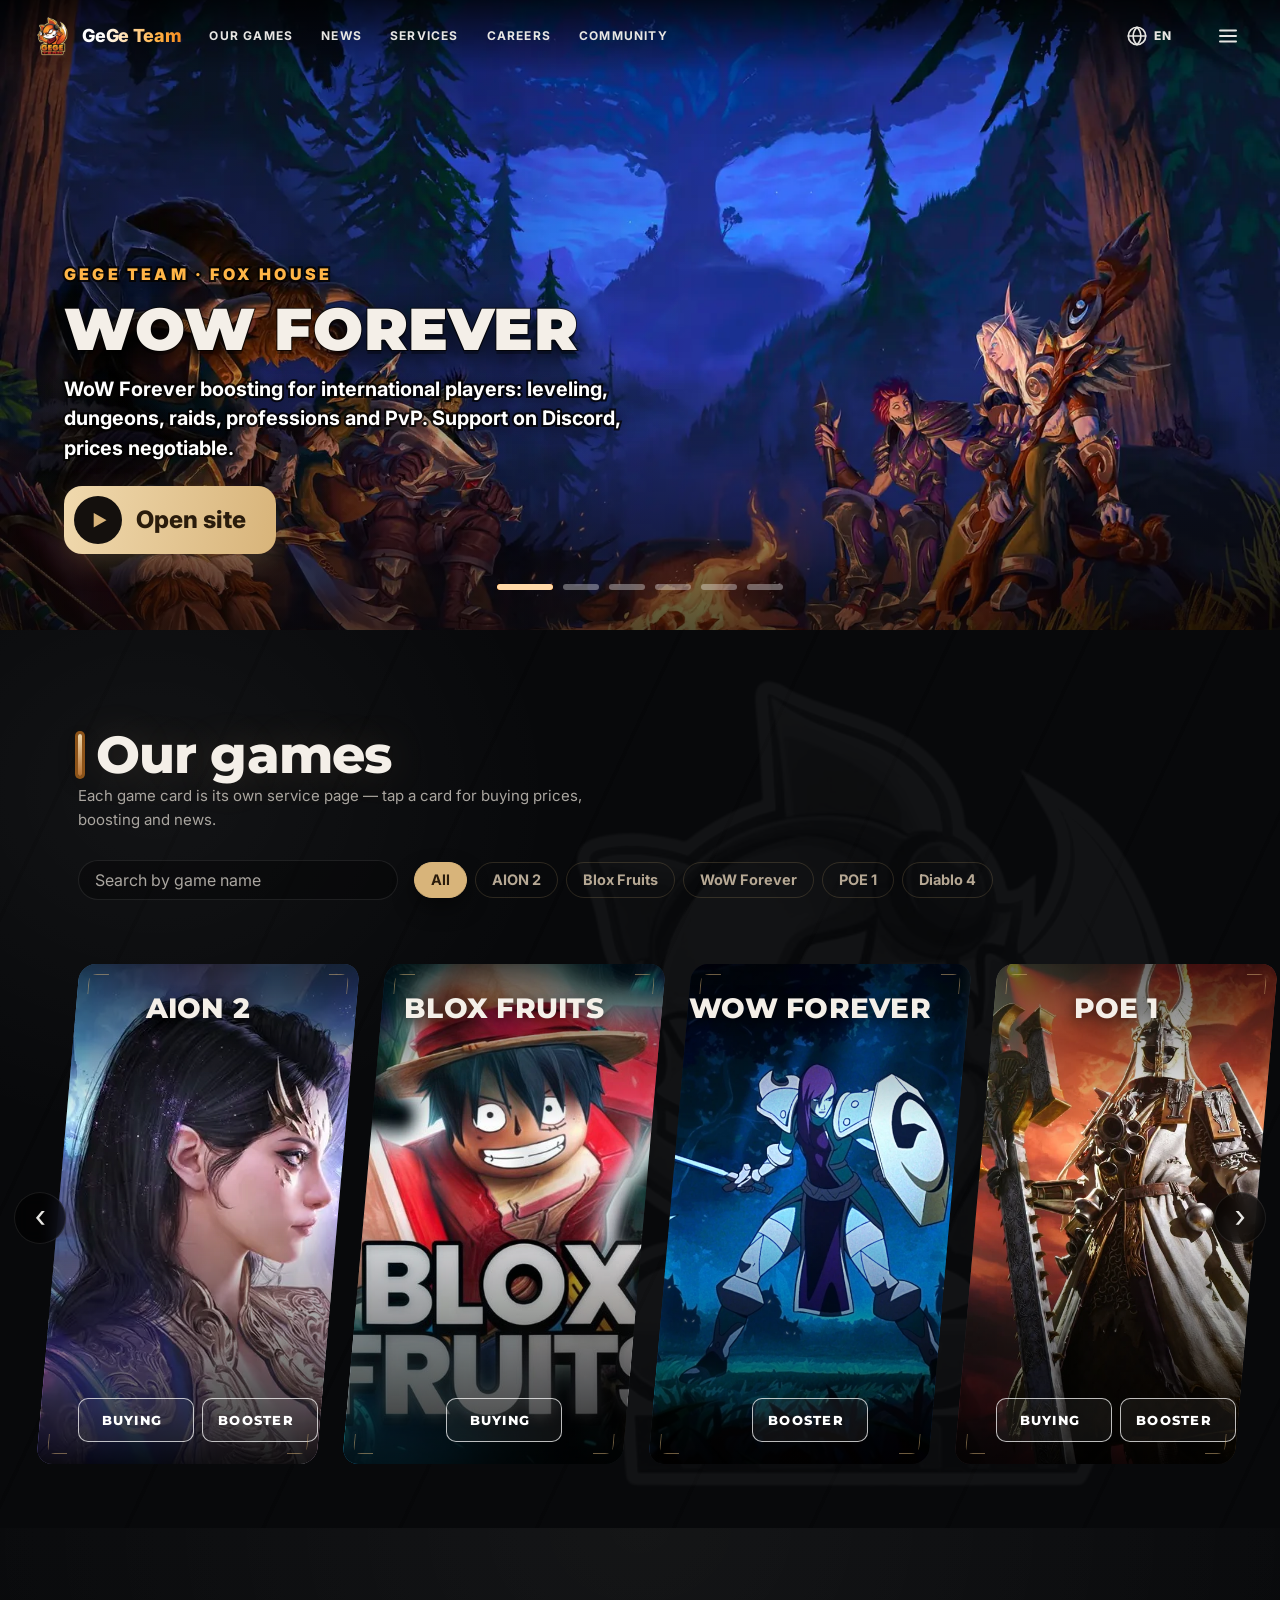
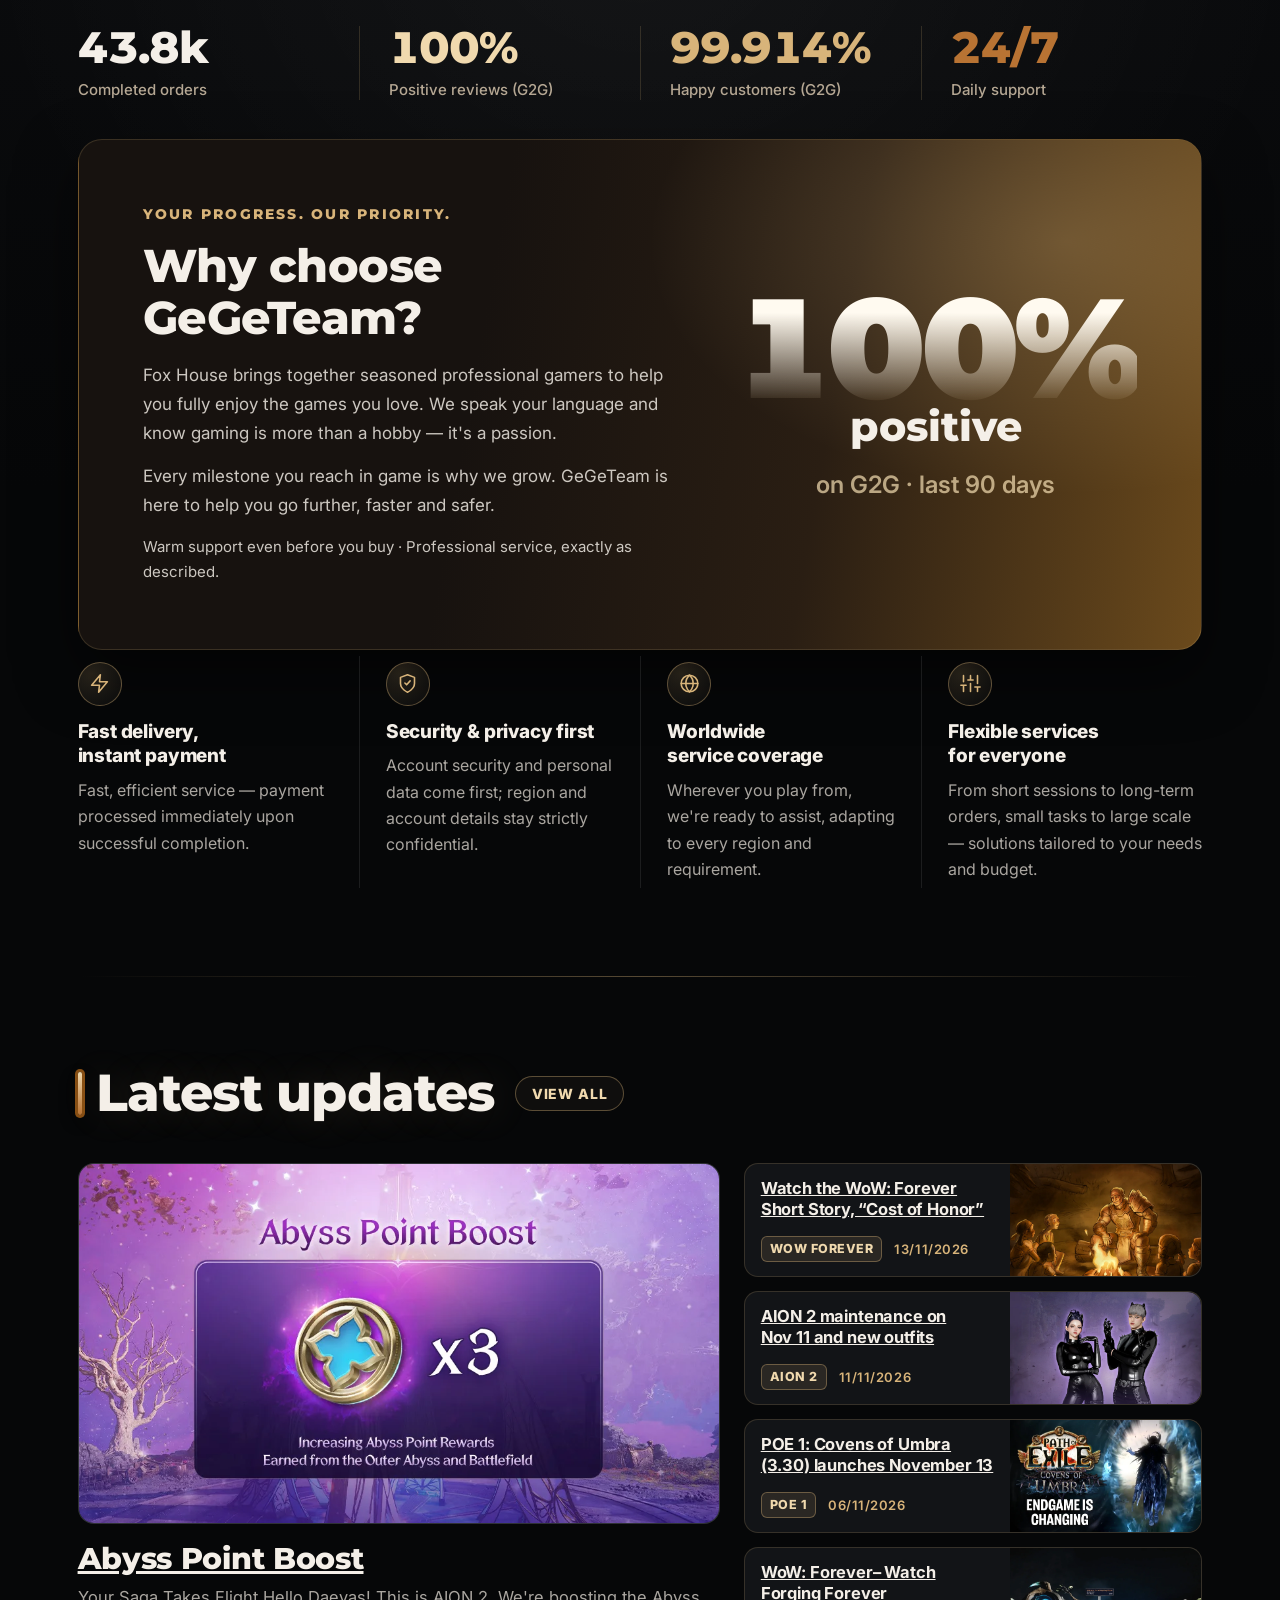
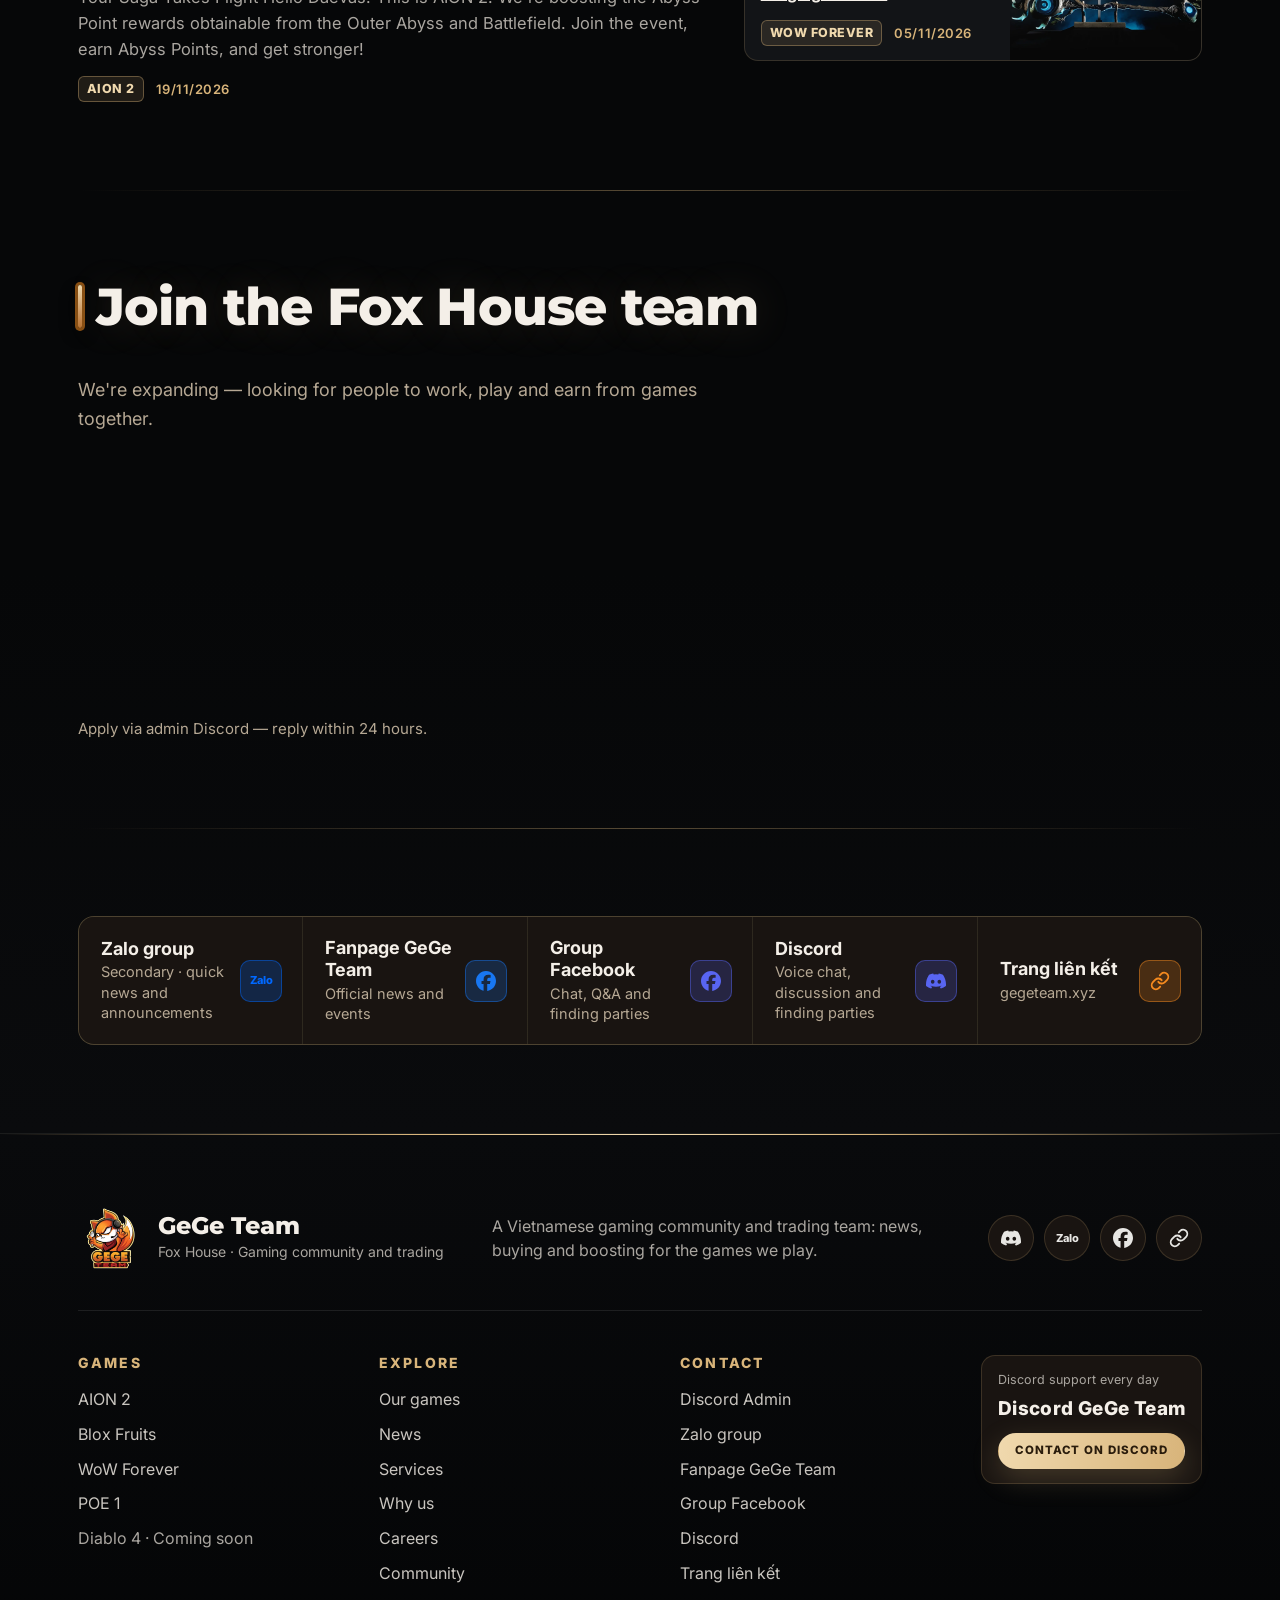
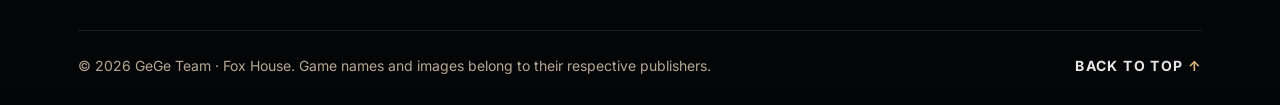
==== commit fb2d31fa: "Tối ưu hiệu năng: ảnh hero 1600px nhẹ hơn 60%, chỉ tải 2 ảnh, bỏ animation zoom" ====
--- a/index.html
+++ b/index.html
@@ -14,7 +14,7 @@
   <link rel="preconnect" href="https://fonts.gstatic.com" crossorigin>
   <link href="https://fonts.googleapis.com/css2?family=Inter:wght@400;500;600;700;800&family=Montserrat:wght@700;800;900&display=swap" rel="stylesheet">
   <meta name="theme-color" content="#131211">
-  <link rel="stylesheet" href="css/styles.css?v=81">
+  <link rel="stylesheet" href="css/styles.css?v=82">
 </head>
 <body>
   <a class="skip" href="#games" data-i18n="skip">Đến danh mục game</a>
@@ -270,6 +270,6 @@
   <!-- ?v= là số phiên bản: tăng lên mỗi khi sửa data.js/app.js/styles.css để trình duyệt không dùng bản cũ đã lưu -->
   <script src="js/data.js?v=70"></script>
   <script src="js/news-auto.js"></script>
-  <script src="js/app.js?v=81"></script>
+  <script src="js/app.js?v=82"></script>
 </body>
 </html>
--- a/css/styles.css
+++ b/css/styles.css
@@ -1706,3 +1706,7 @@
   color: #111 !important;
   box-shadow: 0 4px 10px rgba(0, 0, 0, .6);
 }
+
+/* v82 — Giảm tải cho trang chủ: bỏ animation zoom hero (chạy liên tục rất nặng) */
+.hero-slide.is-active .hero-img { animation: none !important; }
+.hero-img { transform: none !important; }
